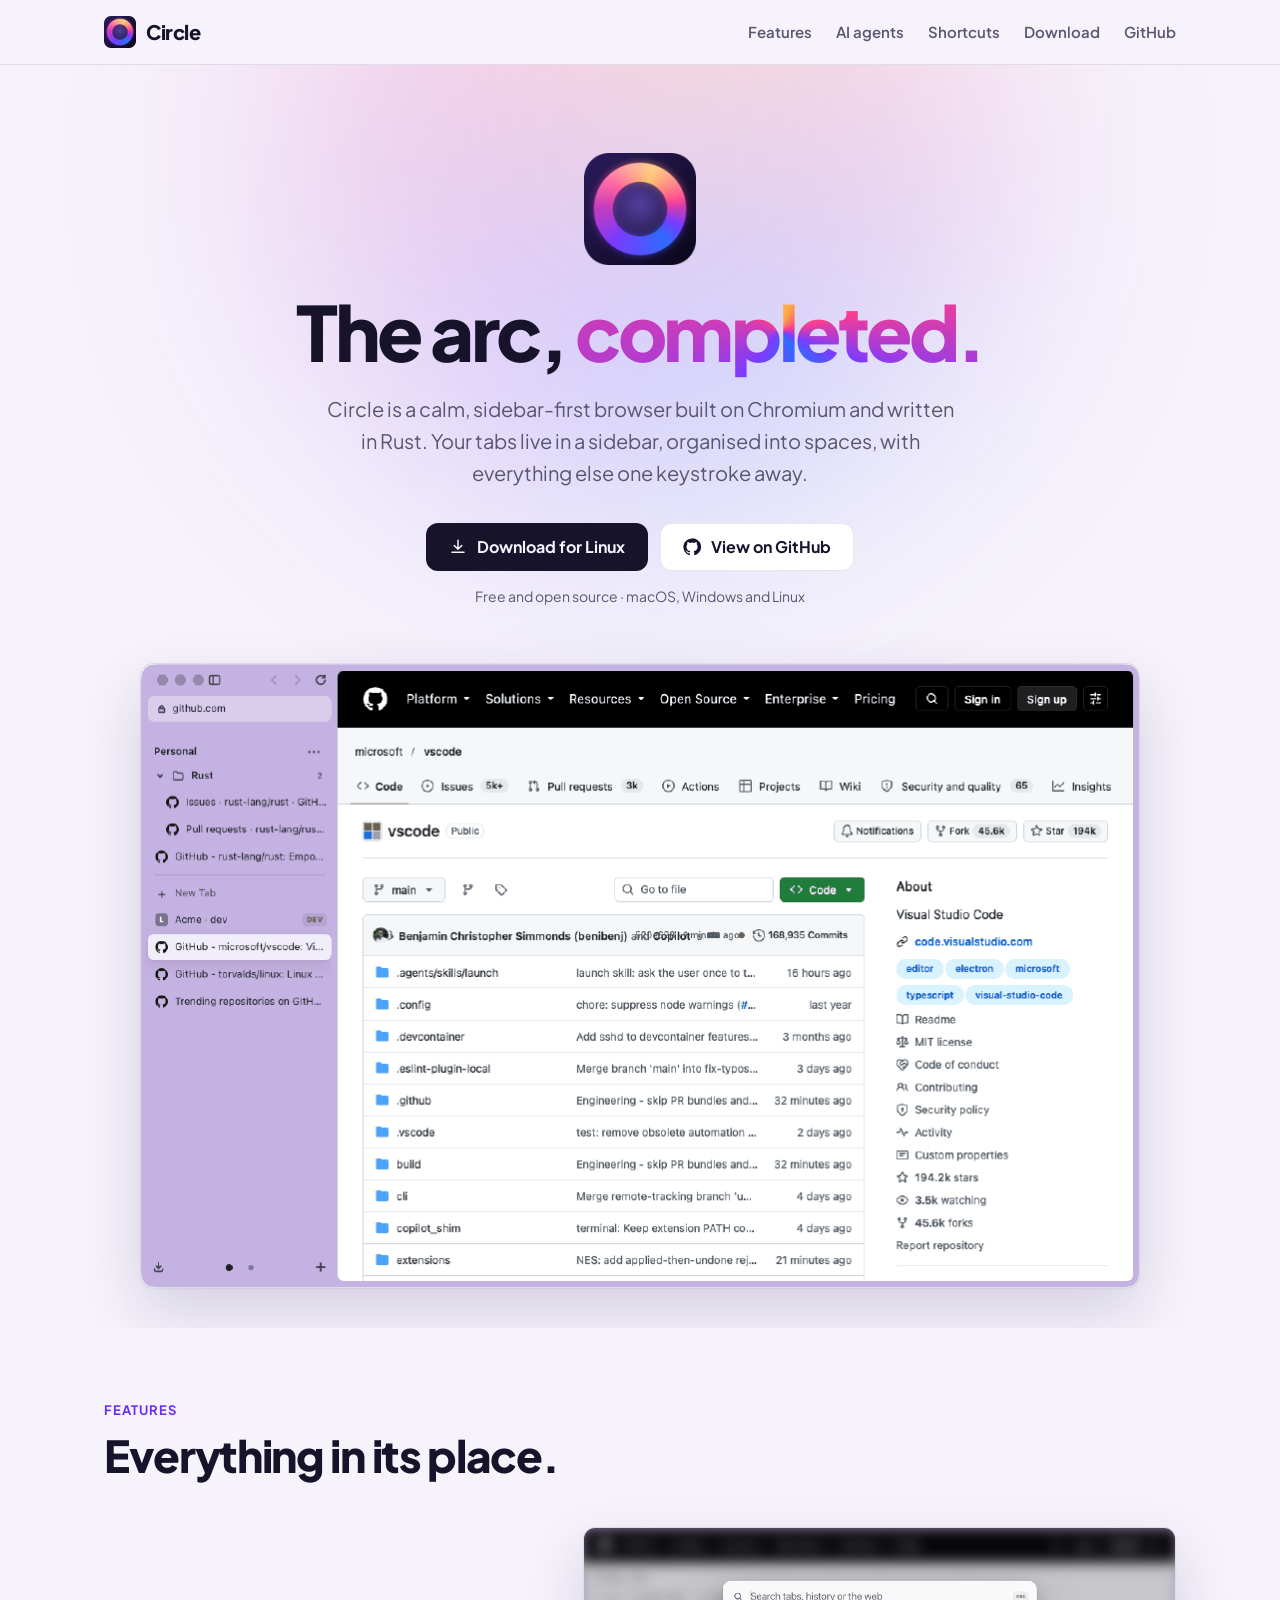
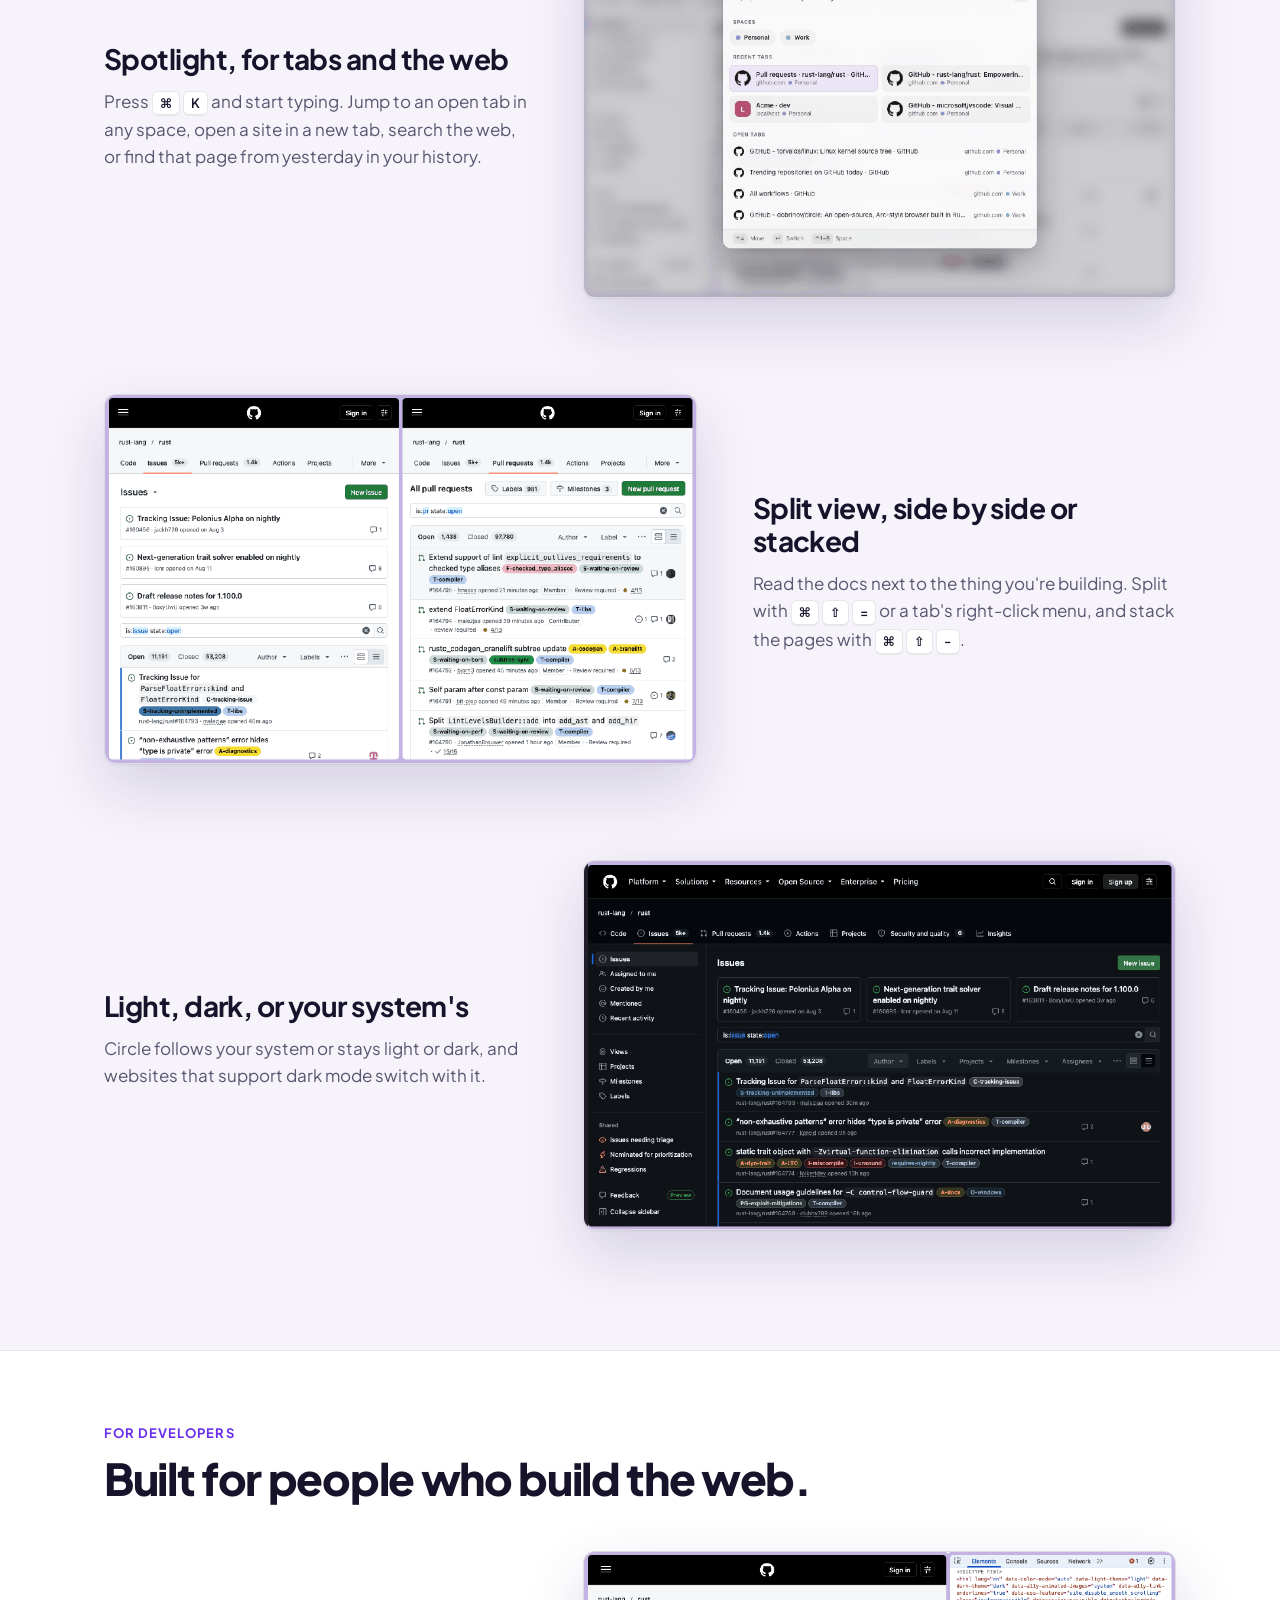
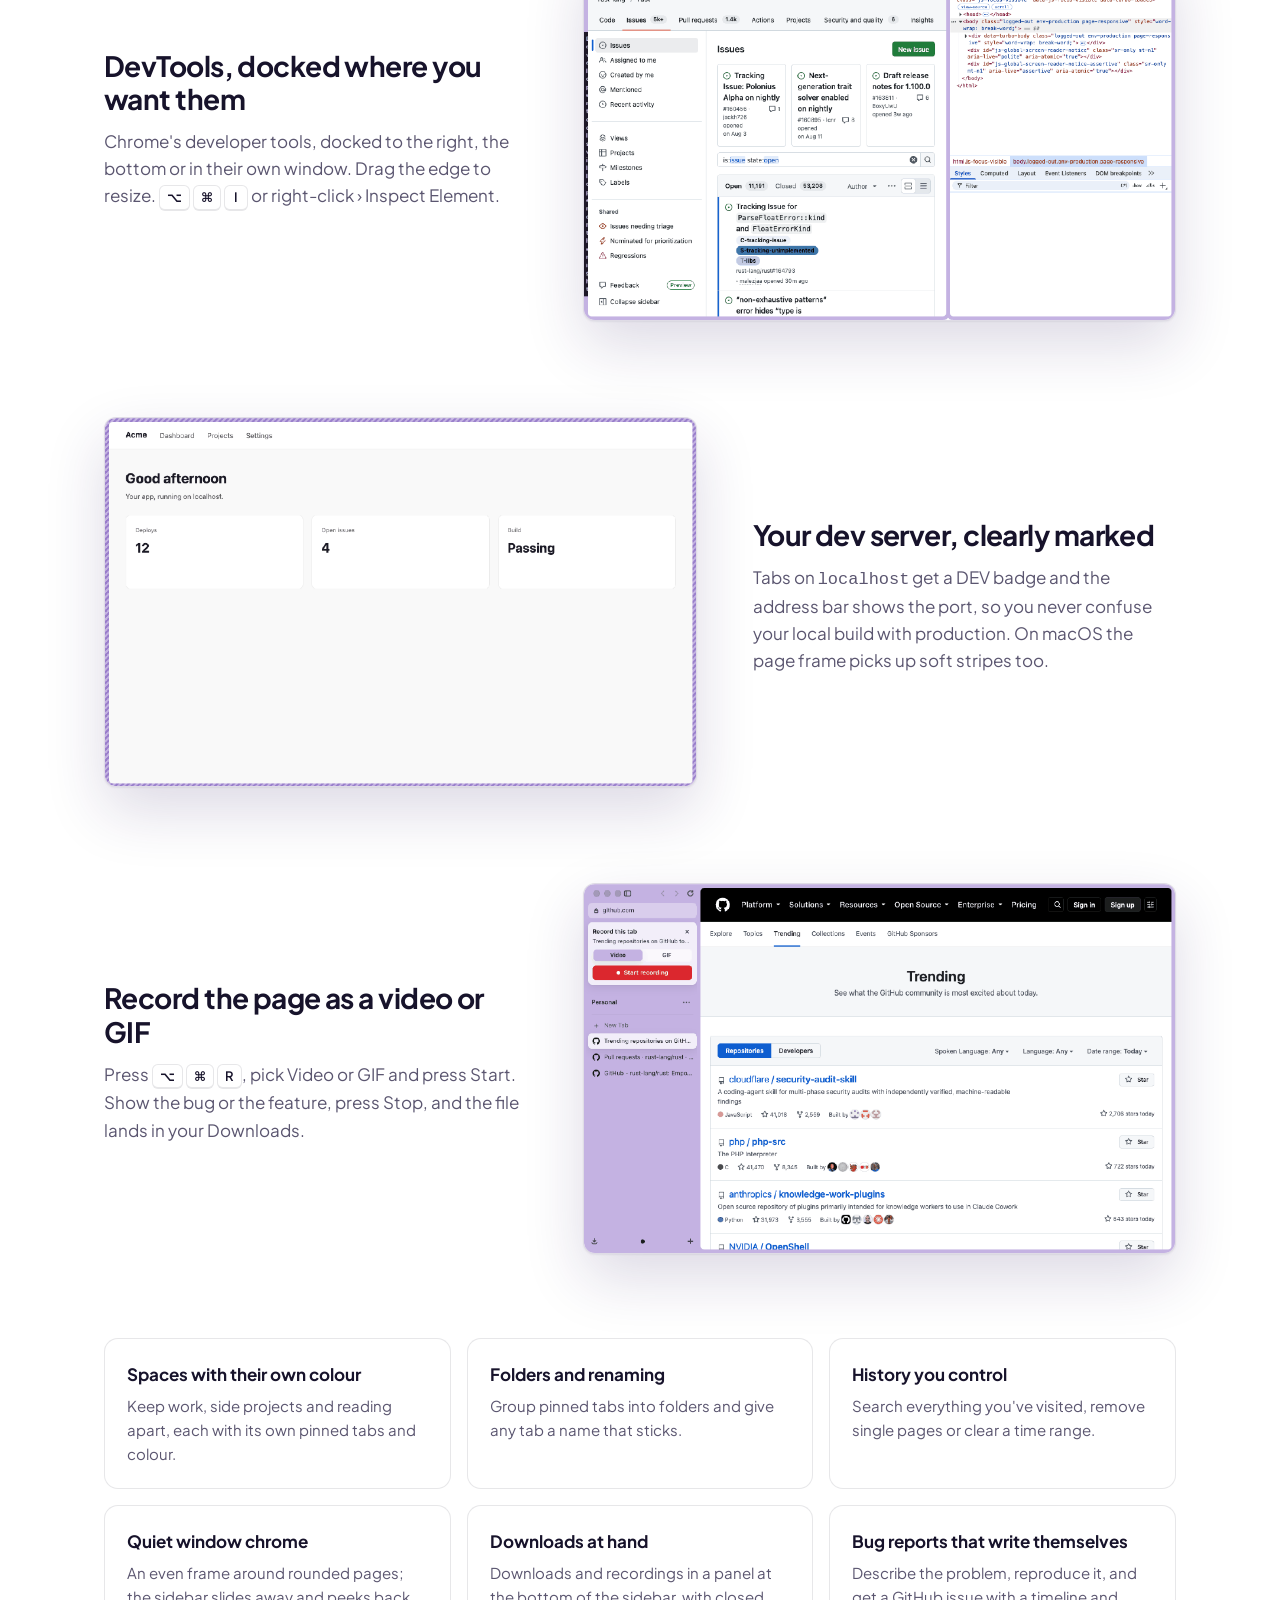
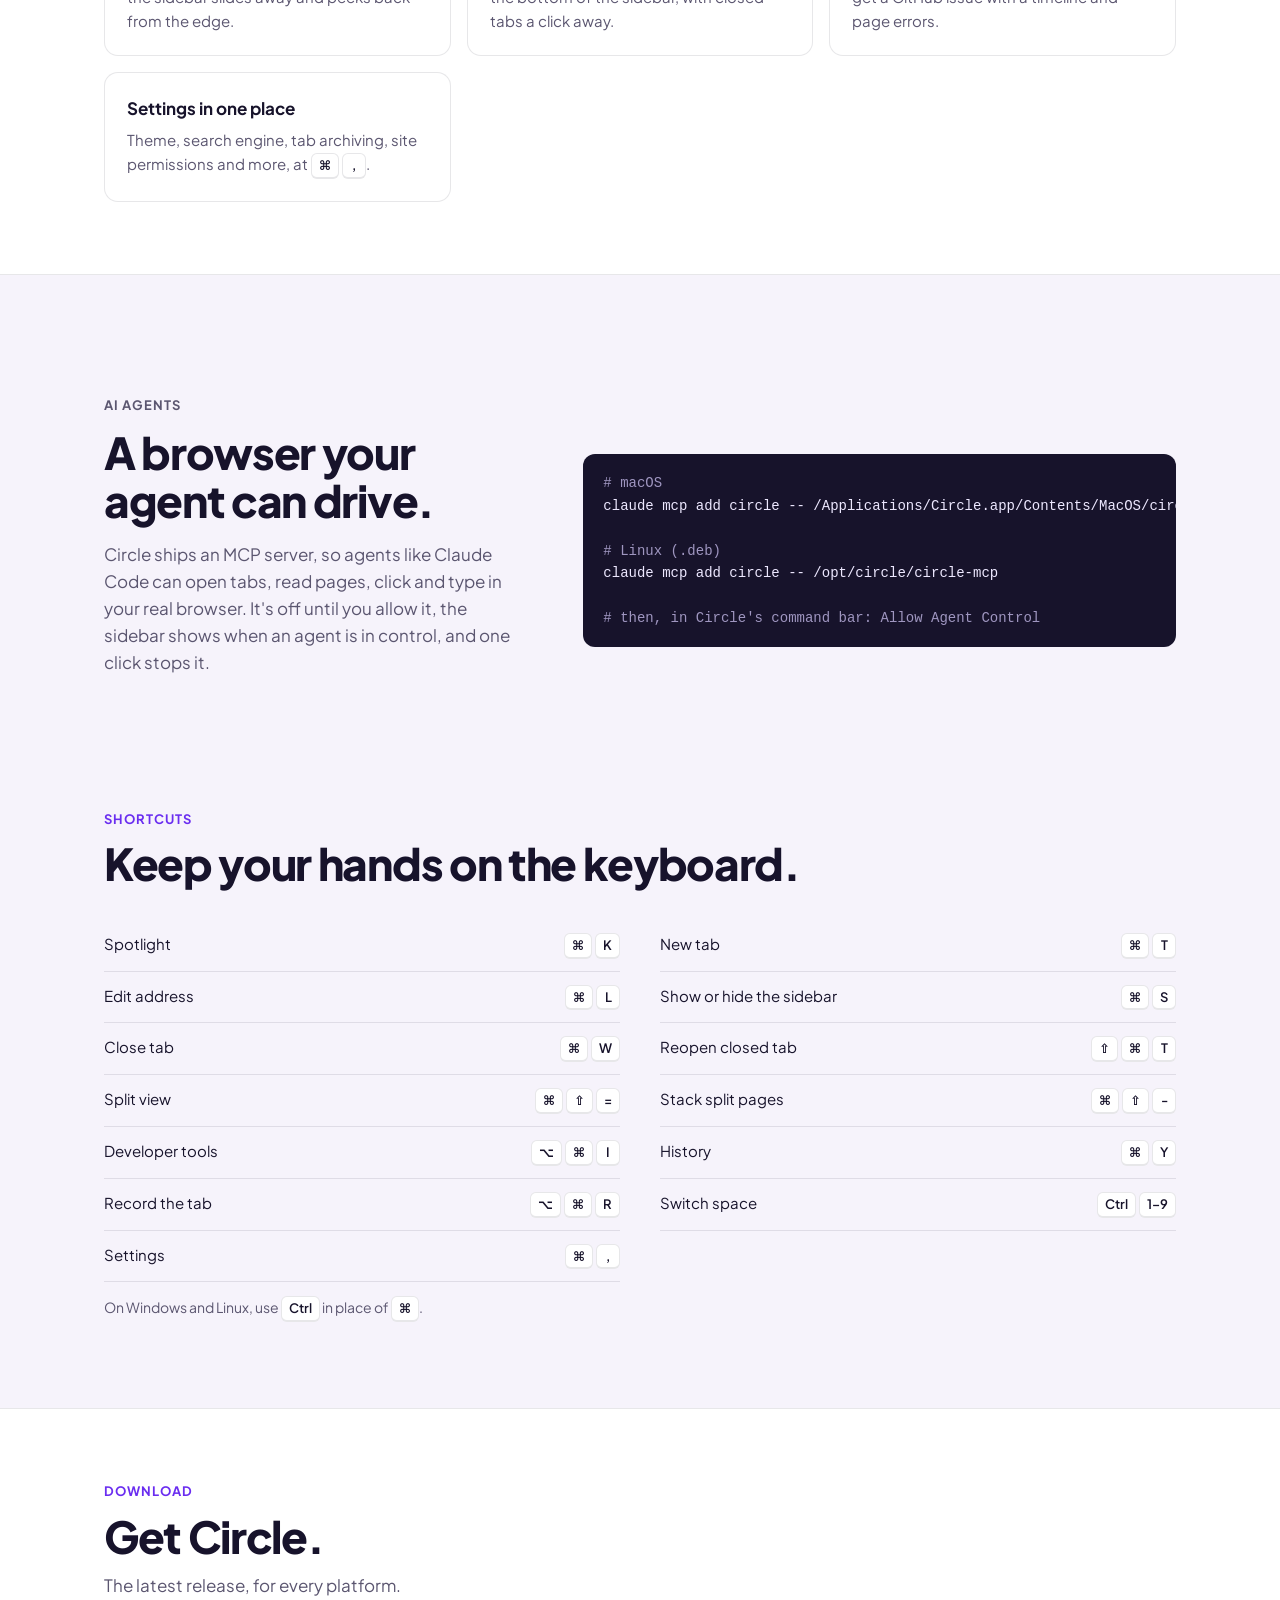
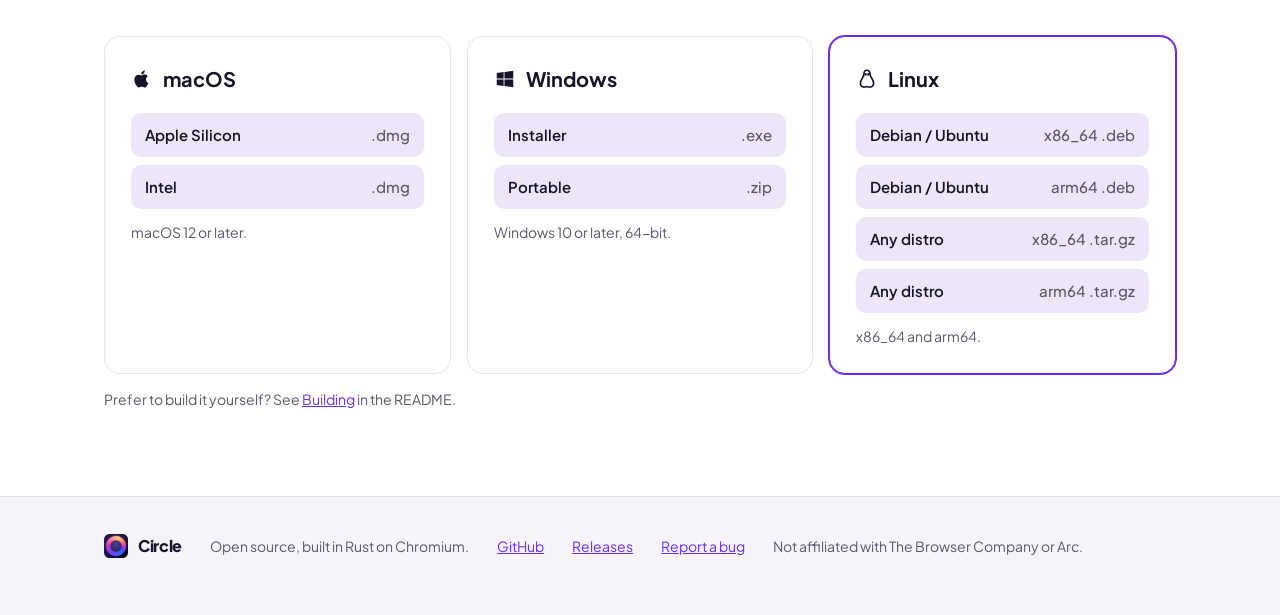
==== docs/index.html @ 80903eb9 "Circle 0.1.0: a calm, sidebar-first browser built in Rust on Chromium Circle is an Arc-style browser" ====
<!doctype html>
<html lang="en">
<head>
<meta charset="utf-8">
<meta name="viewport" content="width=device-width, initial-scale=1">
<title>Circle — a calm, sidebar-first browser</title>
<meta name="description" content="The calm, sidebar-first browser. Spaces, Spotlight, split view and docked DevTools — open source, built in Rust on Chromium, and ready for AI agents.">
<link rel="canonical" href="https://dobrinov.github.io/circle/">
<meta property="og:type" content="website">
<meta property="og:site_name" content="Circle">
<meta property="og:url" content="https://dobrinov.github.io/circle/">
<meta property="og:title" content="Circle — the arc, completed">
<meta property="og:description" content="The calm, sidebar-first browser. Spaces, Spotlight, split view and docked DevTools — open source, built in Rust on Chromium, and ready for AI agents.">
<meta property="og:image" content="https://dobrinov.github.io/circle/assets/og-logo.png">
<meta property="og:image:width" content="1200">
<meta property="og:image:height" content="630">
<meta property="og:image:alt" content="The Circle logo: a glowing ring of blue, violet, pink and amber on a dark background">
<meta name="twitter:card" content="summary_large_image">
<meta name="twitter:title" content="Circle — the arc, completed">
<meta name="twitter:description" content="The calm, sidebar-first browser. Spaces, Spotlight, split view and docked DevTools — open source, built in Rust on Chromium, and ready for AI agents.">
<meta name="twitter:image" content="https://dobrinov.github.io/circle/assets/og-logo.png">
<meta name="theme-color" content="#F6F3FB" media="(prefers-color-scheme: light)">
<meta name="theme-color" content="#0E0B1A" media="(prefers-color-scheme: dark)">
<link rel="icon" href="favicon.ico" sizes="any">
<link rel="icon" type="image/png" sizes="32x32" href="assets/favicon-32.png">
<link rel="icon" type="image/png" sizes="16x16" href="assets/favicon-16.png">
<link rel="apple-touch-icon" href="assets/apple-touch-icon.png">
<!-- Privacy-friendly analytics by Plausible -->
<script async src="https://stats.aparatnata.com/js/pa-Ousg2zTGdW_VVYUutnU-T.js"></script>
<script>
  window.plausible=window.plausible||function(){(plausible.q=plausible.q||[]).push(arguments)},plausible.init=plausible.init||function(i){plausible.o=i||{}};
  plausible.init()
</script>
<link rel="preconnect" href="https://fonts.googleapis.com">
<link rel="preconnect" href="https://fonts.gstatic.com" crossorigin>
<link rel="stylesheet" href="https://fonts.googleapis.com/css2?family=Plus+Jakarta+Sans:wght@400;500;600;700;800&display=swap">
<style>
:root {
  --ground: #F6F3FB;
  --surface: #FFFFFF;
  --ink: #17132B;
  --muted: #5B5670;
  --line: rgba(23, 19, 43, 0.1);
  --violet: #6A2DF0;
  --chip: #ECE6F8;
  --ring: conic-gradient(from 140deg, #2F6BFF 0%, #7B3BFF 22%, #FF3D8B 48%, #FFB23F 66%, #FF3D8B 82%, #7B3BFF 92%, #2F6BFF 100%);
  --shadow: 0 1px 2px rgba(23, 19, 43, 0.06), 0 24px 60px rgba(42, 27, 94, 0.16);
  color-scheme: light;
}
@media (prefers-color-scheme: dark) {
  :root {
    --ground: #0E0B1A;
    --surface: #171327;
    --ink: #F1EEFA;
    --muted: #A9A3BF;
    --line: rgba(241, 238, 250, 0.12);
    --violet: #A98BFF;
    --chip: #241E3A;
    --shadow: 0 1px 2px rgba(0, 0, 0, 0.4), 0 24px 60px rgba(0, 0, 0, 0.5);
    color-scheme: dark;
  }
}
* { box-sizing: border-box; }
html { scroll-behavior: smooth; }
body {
  margin: 0;
  background: var(--ground);
  color: var(--ink);
  font: 17px/1.6 "Plus Jakarta Sans", -apple-system, BlinkMacSystemFont, "Segoe UI", system-ui, sans-serif;
  -webkit-font-smoothing: antialiased;
}
a { color: var(--violet); }
a:hover { text-decoration-thickness: 2px; }
img { max-width: 100%; height: auto; display: block; }
.wrap { max-width: 1120px; margin: 0 auto; padding: 0 24px; }

/* ----- nav ----- */
nav { position: sticky; top: 0; z-index: 10; backdrop-filter: saturate(1.4) blur(14px); background: color-mix(in srgb, var(--ground) 78%, transparent); border-bottom: 1px solid var(--line); }
nav .wrap { display: flex; align-items: center; gap: 28px; height: 64px; }
.brand { display: flex; align-items: center; gap: 10px; font-weight: 800; font-size: 20px; letter-spacing: -0.02em; color: var(--ink); text-decoration: none; }
.brand img { width: 32px; height: 32px; }
nav .links { display: flex; gap: 24px; margin-left: auto; font-size: 15px; font-weight: 600; }
nav .links a { color: var(--muted); text-decoration: none; }
nav .links a:hover { color: var(--ink); }

/* ----- hero ----- */
.hero { text-align: center; padding: 88px 0 40px; position: relative; overflow: hidden; }
.halo { position: absolute; left: 50%; top: -260px; width: 720px; height: 720px; transform: translateX(-50%); border-radius: 50%; background: var(--ring); filter: blur(120px); opacity: 0.22; pointer-events: none; }
.hero .icon { width: 112px; height: 112px; margin: 0 auto 28px; position: relative; }
.hero h1 { margin: 0; font-size: clamp(44px, 7vw, 76px); line-height: 1.02; letter-spacing: -0.045em; font-weight: 800; position: relative; }
.hero h1 span { background: var(--ring); -webkit-background-clip: text; background-clip: text; color: transparent; }
.hero p.lead { max-width: 640px; margin: 22px auto 0; font-size: 20px; color: var(--muted); position: relative; }
.cta { display: flex; gap: 12px; justify-content: center; flex-wrap: wrap; margin-top: 34px; position: relative; }
.btn { display: inline-flex; align-items: center; gap: 10px; min-height: 48px; padding: 0 22px; border-radius: 12px; font-weight: 700; font-size: 16px; text-decoration: none; border: 1px solid var(--line); color: var(--ink); background: var(--surface); }
.btn.primary { background: var(--ink); color: var(--ground); border-color: transparent; }
.btn:hover { transform: translateY(-1px); }
.btn svg { width: 18px; height: 18px; flex: none; }
.small { font-size: 14px; color: var(--muted); margin-top: 14px; position: relative; }
.shot { margin: 56px auto 0; max-width: 1000px; border-radius: 14px; overflow: hidden; box-shadow: var(--shadow); border: 1px solid var(--line); background: #F6F3FB; position: relative; }
/* Every demo is recorded at 16:10 and shown at 16:10. */
.shot, .feature .media { aspect-ratio: 16 / 10; }
.shot img, .feature .media img { width: 100%; height: 100%; object-fit: cover; }

/* ----- features ----- */
section { padding: 72px 0; }
.eyebrow { font-size: 13px; font-weight: 700; letter-spacing: 0.08em; text-transform: uppercase; color: var(--violet); margin: 0 0 10px; }
h2 { margin: 0; font-size: clamp(30px, 4.2vw, 44px); line-height: 1.1; letter-spacing: -0.03em; font-weight: 800; }
.feature { display: grid; grid-template-columns: minmax(0, 5fr) minmax(0, 7fr); gap: 56px; align-items: center; padding: 48px 0; }
.feature.flip { grid-template-columns: minmax(0, 7fr) minmax(0, 5fr); }
.feature.flip .text { order: 2; }
.feature h3 { margin: 0 0 12px; font-size: 28px; line-height: 1.2; letter-spacing: -0.02em; }
.feature p { margin: 0 0 12px; color: var(--muted); }
.feature .media { border-radius: 12px; overflow: hidden; box-shadow: var(--shadow); border: 1px solid var(--line); background: #F6F3FB; }
.caption { font-size: 13px; color: var(--muted); margin-top: 10px; text-align: center; }
kbd { display: inline-block; min-width: 24px; padding: 1px 7px; border-radius: 6px; border: 1px solid var(--line); border-bottom-width: 2px; background: var(--surface); font-family: inherit; font-size: 13px; font-weight: 600; line-height: 1.6; color: var(--ink); text-align: center; }

.grid { display: grid; grid-template-columns: repeat(3, minmax(0, 1fr)); gap: 16px; margin-top: 36px; }
.card { background: var(--surface); border: 1px solid var(--line); border-radius: 14px; padding: 22px; }
.card h4 { margin: 0 0 6px; font-size: 17px; }
.card p { margin: 0; font-size: 15px; color: var(--muted); }

pre { margin: 18px 0 0; padding: 18px 20px; border-radius: 12px; background: #17132B; color: #EDE8FF; font: 14px/1.6 ui-monospace, "SF Mono", Menlo, Consolas, monospace; overflow-x: auto; }
pre .c { color: #9F96C0; }

/* ----- shortcuts ----- */
.keys { display: grid; grid-template-columns: repeat(2, minmax(0, 1fr)); gap: 0 40px; margin-top: 32px; }
.keys div { display: flex; justify-content: space-between; gap: 16px; padding: 12px 0; border-bottom: 1px solid var(--line); font-size: 15px; }

/* ----- download ----- */
.downloads { display: grid; grid-template-columns: repeat(3, minmax(0, 1fr)); gap: 16px; margin-top: 36px; }
.os { background: var(--surface); border: 1px solid var(--line); border-radius: 16px; padding: 26px; display: flex; flex-direction: column; gap: 12px; }
.os.mine { border-color: var(--violet); box-shadow: 0 0 0 1px var(--violet); }
.os h3 { margin: 0; display: flex; align-items: center; gap: 10px; font-size: 20px; }
.os h3 svg { width: 22px; height: 22px; }
.os .files { display: flex; flex-direction: column; gap: 8px; margin-top: 6px; }
.os .files a { display: flex; justify-content: space-between; gap: 10px; padding: 10px 14px; border-radius: 10px; background: var(--chip); color: var(--ink); text-decoration: none; font-weight: 600; font-size: 15px; }
.os .files a span { color: var(--muted); font-weight: 500; }
.os .files a:hover { outline: 2px solid var(--violet); }
.os p { margin: 0; font-size: 14px; color: var(--muted); }

footer { border-top: 1px solid var(--line); padding: 36px 0 56px; font-size: 14px; color: var(--muted); }
footer .wrap { display: flex; flex-wrap: wrap; gap: 12px 28px; align-items: center; }
footer .brand { font-size: 16px; }
footer .brand img { width: 24px; height: 24px; }

@media (max-width: 860px) {
  nav .links { display: none; }
  .feature, .feature.flip { grid-template-columns: minmax(0, 1fr); gap: 24px; padding: 32px 0; }
  .feature.flip .text { order: 0; }
  .grid, .downloads { grid-template-columns: minmax(0, 1fr); }
  .keys { grid-template-columns: minmax(0, 1fr); }
  .hero { padding-top: 56px; }
  section { padding: 48px 0; }
}
</style>
</head>
<body>

<nav aria-label="Main">
  <div class="wrap">
    <a class="brand" href="#"><img src="assets/icon.png" alt=""> Circle</a>
    <div class="links">
      <a href="#features">Features</a>
      <a href="#agents">AI agents</a>
      <a href="#shortcuts">Shortcuts</a>
      <a href="#download">Download</a>
      <a href="https://github.com/dobrinov/circle">GitHub</a>
    </div>
  </div>
</nav>

<header class="hero">
  <div class="halo" aria-hidden="true"></div>
  <div class="wrap">
    <img class="icon" src="assets/icon.png" alt="Circle app icon: a glowing ring">
    <h1>The arc, <span>completed.</span></h1>
    <p class="lead">Circle is a calm, sidebar-first browser built on Chromium and written in Rust. Your tabs live in a sidebar, organised into spaces, with everything else one keystroke away.</p>
    <div class="cta">
      <a class="btn primary" id="hero-download" href="#download">
        <svg viewBox="0 0 24 24" fill="none" stroke="currentColor" stroke-width="2" stroke-linecap="round" stroke-linejoin="round" aria-hidden="true"><path d="M12 3v12m0 0-5-5m5 5 5-5M4 19h16"/></svg>
        <span>Download Circle</span>
      </a>
      <a class="btn" href="https://github.com/dobrinov/circle">
        <svg viewBox="0 0 24 24" fill="currentColor" aria-hidden="true"><path d="M12 .5a11.5 11.5 0 0 0-3.64 22.41c.58.1.79-.25.79-.56v-2c-3.2.7-3.88-1.37-3.88-1.37-.52-1.33-1.28-1.69-1.28-1.69-1.05-.71.08-.7.08-.7 1.16.08 1.77 1.19 1.77 1.19 1.03 1.77 2.7 1.26 3.36.96.1-.75.4-1.26.73-1.55-2.55-.29-5.24-1.28-5.24-5.68 0-1.25.45-2.28 1.19-3.08-.12-.29-.52-1.46.11-3.05 0 0 .97-.31 3.17 1.18a11 11 0 0 1 5.78 0c2.2-1.49 3.17-1.18 3.17-1.18.63 1.59.23 2.76.11 3.05.74.8 1.19 1.83 1.19 3.08 0 4.41-2.69 5.38-5.25 5.67.41.36.78 1.06.78 2.14v3.17c0 .31.21.67.8.56A11.5 11.5 0 0 0 12 .5Z"/></svg>
        <span>View on GitHub</span>
      </a>
    </div>
    <p class="small">Free and open source · macOS, Windows and Linux</p>
    <div class="shot">
      <img src="assets/sidebar.gif?v=2" width="1000" height="625" alt="Circle's sidebar with GitHub tabs: switching tabs, opening a folder, jumping to the Work space and back, recolouring the space, a localhost tab with a DEV badge, then hiding the sidebar and peeking at it">
    </div>
  </div>
</header>

<main id="features">
  <section>
    <div class="wrap">
      <p class="eyebrow">Features</p>
      <h2>Everything in its place.</h2>

      <div class="feature">
        <div class="text">
          <h3>Spotlight, for tabs and the web</h3>
          <p>Press <kbd>⌘</kbd> <kbd>K</kbd> and start typing. Jump to an open tab in any space, open a site in a new tab, search the web, or find that page from yesterday in your history.</p>
        </div>
        <div>
          <div class="media"><img loading="lazy" src="assets/spotlight.gif?v=2" width="1000" height="625" alt="Spotlight over a blurred GitHub page: typing linux shows the torvalds/linux tab as the top hit, then switches to it"></div>
        </div>
      </div>

      <div class="feature flip">
        <div class="text">
          <h3>Split view, side by side or stacked</h3>
          <p>Read the docs next to the thing you're building. Split with <kbd>⌘</kbd> <kbd>⇧</kbd> <kbd>=</kbd> or a tab's right-click menu, and stack the pages with <kbd>⌘</kbd> <kbd>⇧</kbd> <kbd>-</kbd>.</p>
        </div>
        <div>
          <div class="media"><img loading="lazy" src="assets/split.gif?v=2" width="1000" height="625" alt="GitHub issues and pull requests side by side in split view, then stacked one above the other"></div>
        </div>
      </div>

      <div class="feature">
        <div class="text">
          <h3>Light, dark, or your system's</h3>
          <p>Circle follows your system or stays light or dark, and websites that support dark mode switch with it.</p>
        </div>
        <div>
          <div class="media"><img loading="lazy" src="assets/dark.gif?v=2" width="1000" height="625" alt="Circle and GitHub switching together from light to dark mode and back"></div>
        </div>
      </div>
    </div>
  </section>

  <section style="background: var(--surface); border-block: 1px solid var(--line)">
    <div class="wrap">
      <p class="eyebrow">For developers</p>
      <h2>Built for people who build the web.</h2>

      <div class="feature">
        <div class="text">
          <h3>DevTools, docked where you want them</h3>
          <p>Chrome's developer tools, docked to the right, the bottom or in their own window. Drag the edge to resize. <kbd>⌥</kbd> <kbd>⌘</kbd> <kbd>I</kbd> or right-click › Inspect Element.</p>
        </div>
        <div>
          <div class="media"><img loading="lazy" src="assets/devtools.gif?v=2" width="1000" height="625" alt="Developer tools docked to the right of a GitHub page, then moved to the bottom"></div>
        </div>
      </div>

      <div class="feature flip">
        <div class="text">
          <h3>Your dev server, clearly marked</h3>
          <p>Tabs on <code>localhost</code> get a DEV badge and the address bar shows the port, so you never confuse your local build with production. On macOS the page frame picks up soft stripes too.</p>
        </div>
        <div>
          <div class="media"><img loading="lazy" src="assets/localhost.gif?v=2" width="1000" height="625" alt="Switching from GitHub to a local app on localhost: the frame around the page becomes striped"></div>
        </div>
      </div>

      <div class="feature">
        <div class="text">
          <h3>Record the page as a video or GIF</h3>
          <p>Press <kbd>⌥</kbd> <kbd>⌘</kbd> <kbd>R</kbd>, pick Video or GIF and press Start. Show the bug or the feature, press Stop, and the file lands in your Downloads.</p>
        </div>
        <div>
          <div class="media"><img loading="lazy" src="assets/recording.gif?v=2" width="1000" height="625" alt="Recording a GitHub page: the recording controls open in the sidebar, GIF is chosen and started, the page scrolls while the timer runs, Stop saves it, and it appears in the downloads panel"></div>
        </div>
      </div>

      <div class="grid">
        <div class="card"><h4>Spaces with their own colour</h4><p>Keep work, side projects and reading apart, each with its own pinned tabs and colour.</p></div>
        <div class="card"><h4>Folders and renaming</h4><p>Group pinned tabs into folders and give any tab a name that sticks.</p></div>
        <div class="card"><h4>History you control</h4><p>Search everything you've visited, remove single pages or clear a time range.</p></div>
        <div class="card"><h4>Quiet window chrome</h4><p>An even frame around rounded pages; the sidebar slides away and peeks back from the edge.</p></div>
        <div class="card"><h4>Downloads at hand</h4><p>Downloads and recordings in a panel at the bottom of the sidebar, with closed tabs a click away.</p></div>
        <div class="card"><h4>Bug reports that write themselves</h4><p>Describe the problem, reproduce it, and get a GitHub issue with a timeline and page errors.</p></div>
        <div class="card"><h4>Settings in one place</h4><p>Theme, search engine, tab archiving, site permissions and more, at <kbd>⌘</kbd> <kbd>,</kbd>.</p></div>
      </div>
    </div>
  </section>

  <section id="agents">
    <div class="wrap">
      <div class="feature">
        <div class="text">
          <p class="eyebrow">AI agents</p>
          <h2>A browser your agent can drive.</h2>
          <p style="margin-top: 16px">Circle ships an MCP server, so agents like Claude Code can open tabs, read pages, click and type in your real browser. It's off until you allow it, the sidebar shows when an agent is in control, and one click stops it.</p>
        </div>
        <div>
<pre><span class="c"># macOS</span>
claude mcp add circle -- /Applications/Circle.app/Contents/MacOS/circle-mcp

<span class="c"># Linux (.deb)</span>
claude mcp add circle -- /opt/circle/circle-mcp

<span class="c"># then, in Circle's command bar: Allow Agent Control</span></pre>
        </div>
      </div>
    </div>
  </section>

  <section id="shortcuts" style="padding-top: 0">
    <div class="wrap">
      <p class="eyebrow">Shortcuts</p>
      <h2>Keep your hands on the keyboard.</h2>
      <div class="keys">
        <div><span>Spotlight</span><span><kbd>⌘</kbd> <kbd>K</kbd></span></div>
        <div><span>New tab</span><span><kbd>⌘</kbd> <kbd>T</kbd></span></div>
        <div><span>Edit address</span><span><kbd>⌘</kbd> <kbd>L</kbd></span></div>
        <div><span>Show or hide the sidebar</span><span><kbd>⌘</kbd> <kbd>S</kbd></span></div>
        <div><span>Close tab</span><span><kbd>⌘</kbd> <kbd>W</kbd></span></div>
        <div><span>Reopen closed tab</span><span><kbd>⇧</kbd> <kbd>⌘</kbd> <kbd>T</kbd></span></div>
        <div><span>Split view</span><span><kbd>⌘</kbd> <kbd>⇧</kbd> <kbd>=</kbd></span></div>
        <div><span>Stack split pages</span><span><kbd>⌘</kbd> <kbd>⇧</kbd> <kbd>-</kbd></span></div>
        <div><span>Developer tools</span><span><kbd>⌥</kbd> <kbd>⌘</kbd> <kbd>I</kbd></span></div>
        <div><span>History</span><span><kbd>⌘</kbd> <kbd>Y</kbd></span></div>
        <div><span>Record the tab</span><span><kbd>⌥</kbd> <kbd>⌘</kbd> <kbd>R</kbd></span></div>
        <div><span>Switch space</span><span><kbd>Ctrl</kbd> <kbd>1–9</kbd></span></div>
        <div><span>Settings</span><span><kbd>⌘</kbd> <kbd>,</kbd></span></div>
      </div>
      <p class="small" style="text-align: left">On Windows and Linux, use <kbd>Ctrl</kbd> in place of <kbd>⌘</kbd>.</p>
    </div>
  </section>

  <section id="download" style="background: var(--surface); border-top: 1px solid var(--line)">
    <div class="wrap">
      <p class="eyebrow">Download</p>
      <h2>Get Circle.</h2>
      <p style="color: var(--muted); margin: 12px 0 0" id="release-line">The latest release, for every platform.</p>
      <div class="downloads">
        <div class="os" data-os="mac">
          <h3><svg viewBox="0 0 24 24" fill="currentColor" aria-hidden="true"><path d="M16.37 12.6c-.02-2.35 1.92-3.48 2.01-3.54-1.1-1.6-2.8-1.82-3.4-1.84-1.45-.15-2.82.85-3.56.85-.73 0-1.86-.83-3.06-.81-1.58.02-3.03.92-3.84 2.33-1.64 2.84-.42 7.04 1.18 9.34.78 1.13 1.71 2.4 2.93 2.35 1.18-.05 1.62-.76 3.04-.76 1.42 0 1.82.76 3.06.74 1.26-.02 2.06-1.15 2.83-2.28.89-1.31 1.26-2.58 1.28-2.64-.03-.01-2.45-.94-2.47-3.74ZM14.04 5.7c.65-.79 1.09-1.88.97-2.97-.94.04-2.07.62-2.74 1.41-.6.7-1.13 1.81-.99 2.88 1.05.08 2.12-.53 2.76-1.32Z"/></svg> macOS</h3>
          <div class="files">
            <a data-match="macos-aarch64.dmg" href="https://github.com/dobrinov/circle/releases/latest">Apple Silicon <span>.dmg</span></a>
            <a data-match="macos-x86_64.dmg" href="https://github.com/dobrinov/circle/releases/latest">Intel <span>.dmg</span></a>
          </div>
          <p>macOS 12 or later.</p>
        </div>
        <div class="os" data-os="windows">
          <h3><svg viewBox="0 0 24 24" fill="currentColor" aria-hidden="true"><path d="M3 5.5 10.5 4.4v7.1H3V5.5Zm0 13 7.5 1.1v-7H3v5.9Zm8.4 1.2L21 21v-8.4h-9.6v7.1Zm0-15.4v7.2H21V3l-9.6 1.3Z"/></svg> Windows</h3>
          <div class="files">
            <a data-match="windows-x86_64-setup.exe" href="https://github.com/dobrinov/circle/releases/latest">Installer <span>.exe</span></a>
            <a data-match="windows-x86_64.zip" href="https://github.com/dobrinov/circle/releases/latest">Portable <span>.zip</span></a>
          </div>
          <p>Windows 10 or later, 64-bit.</p>
        </div>
        <div class="os" data-os="linux">
          <h3><svg viewBox="0 0 24 24" fill="none" stroke="currentColor" stroke-width="1.8" stroke-linejoin="round" aria-hidden="true"><path d="M12 2.5c-2.2 0-3.4 1.9-3.4 4.4 0 1.6-.5 2.6-1.6 4.1C5.6 12.9 4.5 15 4.8 17.4c.3 2.3 2.4 3.8 4.4 3.3.9-.2 1.7-.3 2.8-.3s1.9.1 2.8.3c2 .5 4.1-1 4.4-3.3.3-2.4-.8-4.5-2.2-6.4-1.1-1.5-1.6-2.5-1.6-4.1 0-2.5-1.2-4.4-3.4-4.4Z"/><circle cx="10.4" cy="7" r=".6" fill="currentColor"/><circle cx="13.6" cy="7" r=".6" fill="currentColor"/></svg> Linux</h3>
          <div class="files">
            <a data-match="_amd64.deb" href="https://github.com/dobrinov/circle/releases/latest">Debian / Ubuntu <span>x86_64 .deb</span></a>
            <a data-match="_arm64.deb" href="https://github.com/dobrinov/circle/releases/latest">Debian / Ubuntu <span>arm64 .deb</span></a>
            <a data-match="linux-x86_64.tar.gz" href="https://github.com/dobrinov/circle/releases/latest">Any distro <span>x86_64 .tar.gz</span></a>
            <a data-match="linux-aarch64.tar.gz" href="https://github.com/dobrinov/circle/releases/latest">Any distro <span>arm64 .tar.gz</span></a>
          </div>
          <p>x86_64 and arm64.</p>
        </div>
      </div>
      <p class="small" style="text-align: left">Prefer to build it yourself? See <a href="https://github.com/dobrinov/circle#building">Building</a> in the README.</p>
    </div>
  </section>
</main>

<footer>
  <div class="wrap">
    <a class="brand" href="#"><img src="assets/icon.png" alt=""> Circle</a>
    <span>Open source, built in Rust on Chromium.</span>
    <a href="https://github.com/dobrinov/circle">GitHub</a>
    <a href="https://github.com/dobrinov/circle/releases">Releases</a>
    <a href="https://github.com/dobrinov/circle/issues">Report a bug</a>
    <span>Not affiliated with The Browser Company or Arc.</span>
  </div>
</footer>

<script>
// Points the download links at the latest release's files and highlights the
// visitor's platform. Without the API (offline, rate limited) the links keep
// pointing at the Releases page.
(() => {
  const ua = navigator.userAgent;
  const os = /Mac/.test(ua) ? "mac" : /Win/.test(ua) ? "windows" : /Linux|X11/.test(ua) ? "linux" : null;
  if (os) document.querySelector(`.os[data-os="${os}"]`)?.classList.add("mine");
  const hero = document.getElementById("hero-download");
  const label = { mac: "Download for macOS", windows: "Download for Windows", linux: "Download for Linux" }[os];
  if (label) hero.querySelector("span").textContent = label;

  // Download clicks are a Plausible custom event ("Download" goal).
  document.addEventListener("click", (event) => {
    const link = event.target.closest("#hero-download, .os .files a");
    if (!link) return;
    const file = link.dataset.match || "hero";
    window.plausible("Download", { props: { os: link.closest(".os")?.dataset.os || os || "unknown", file } });
  });

  fetch("https://api.github.com/repos/dobrinov/circle/releases/latest")
    .then((r) => (r.ok ? r.json() : Promise.reject()))
    .then((release) => {
      for (const link of document.querySelectorAll("[data-match]")) {
        const asset = release.assets.find((a) => a.name.endsWith(link.dataset.match));
        if (asset) link.href = asset.browser_download_url;
      }
      document.getElementById("release-line").textContent = `${release.name || release.tag_name}, released ${new Date(release.published_at).toLocaleDateString(undefined, { dateStyle: "long" })}.`;
      // The hero button downloads the best guess for this machine directly.
      const best = { mac: "macos-aarch64.dmg", windows: "windows-x86_64-setup.exe", linux: "_amd64.deb" }[os];
      const asset = best && release.assets.find((a) => a.name.endsWith(best));
      if (asset) hero.href = asset.browser_download_url;
    })
    .catch(() => {});
})();
</script>
</body>
</html>
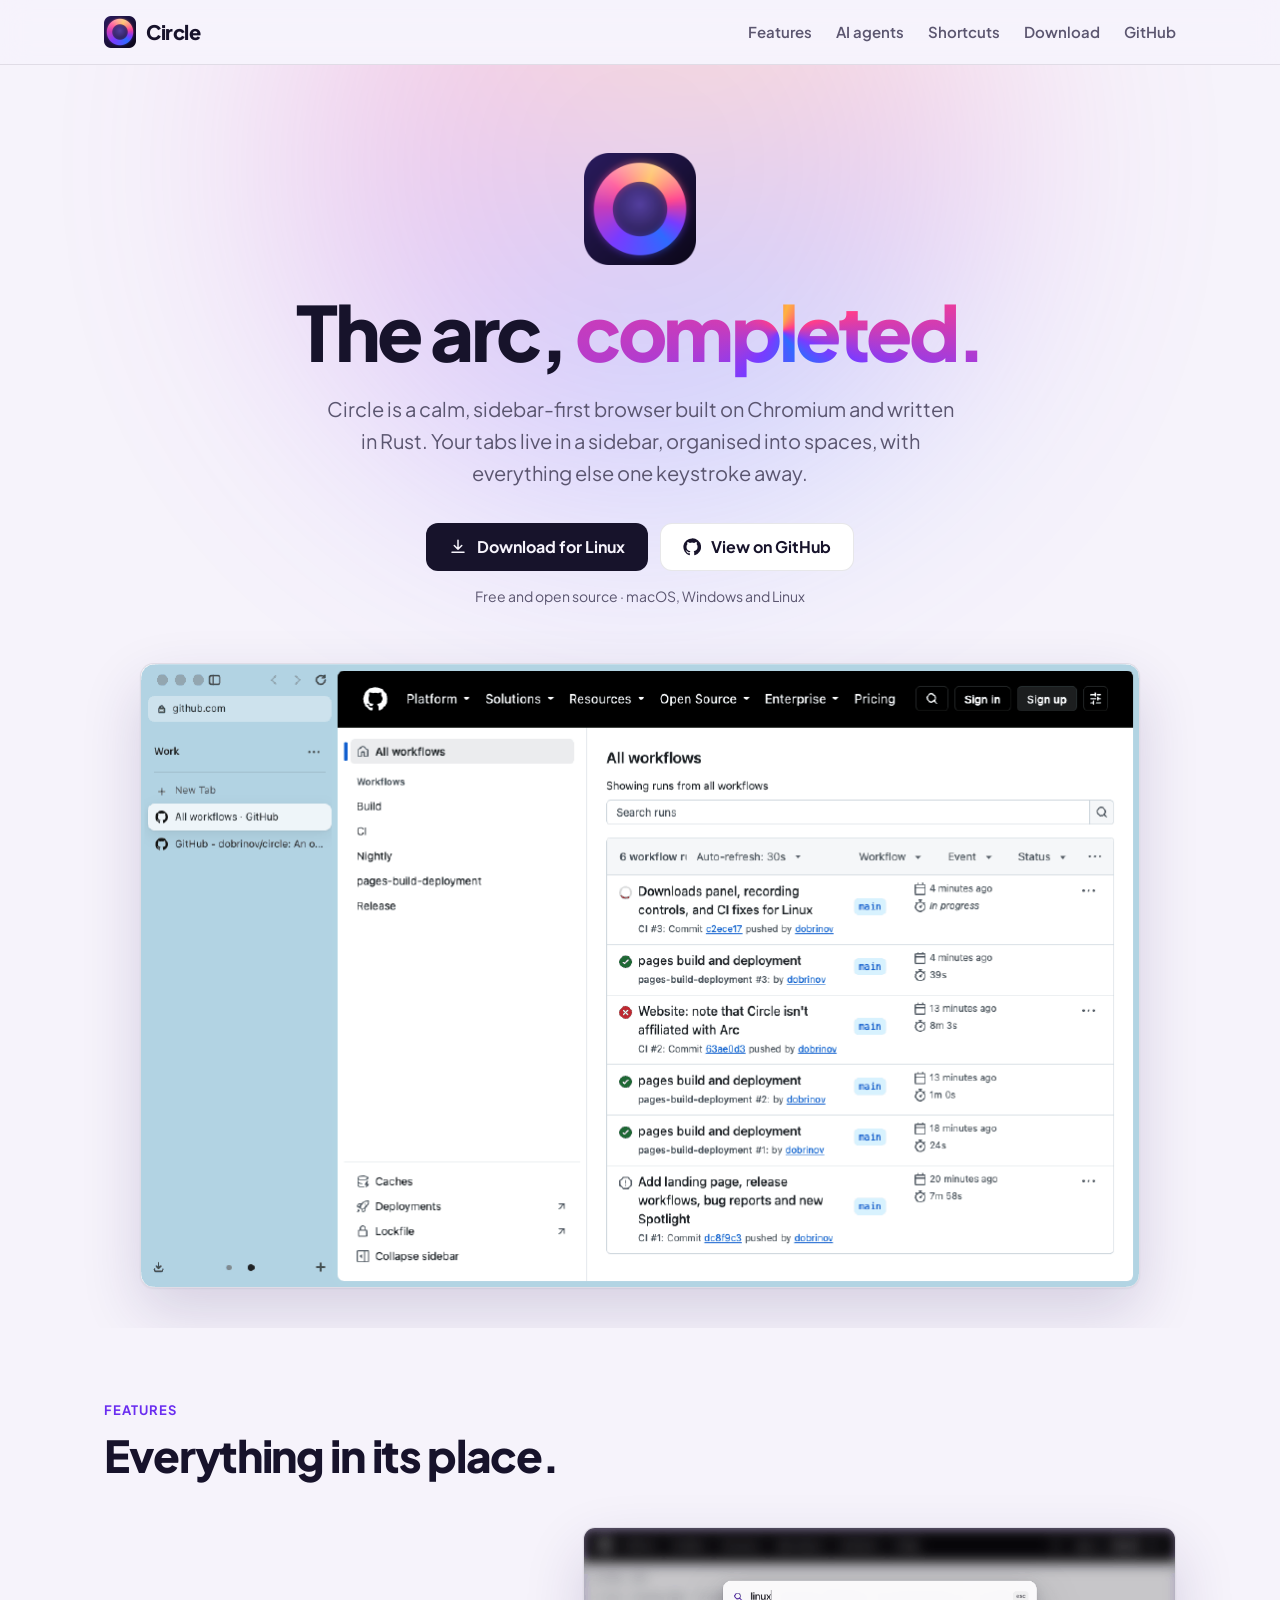
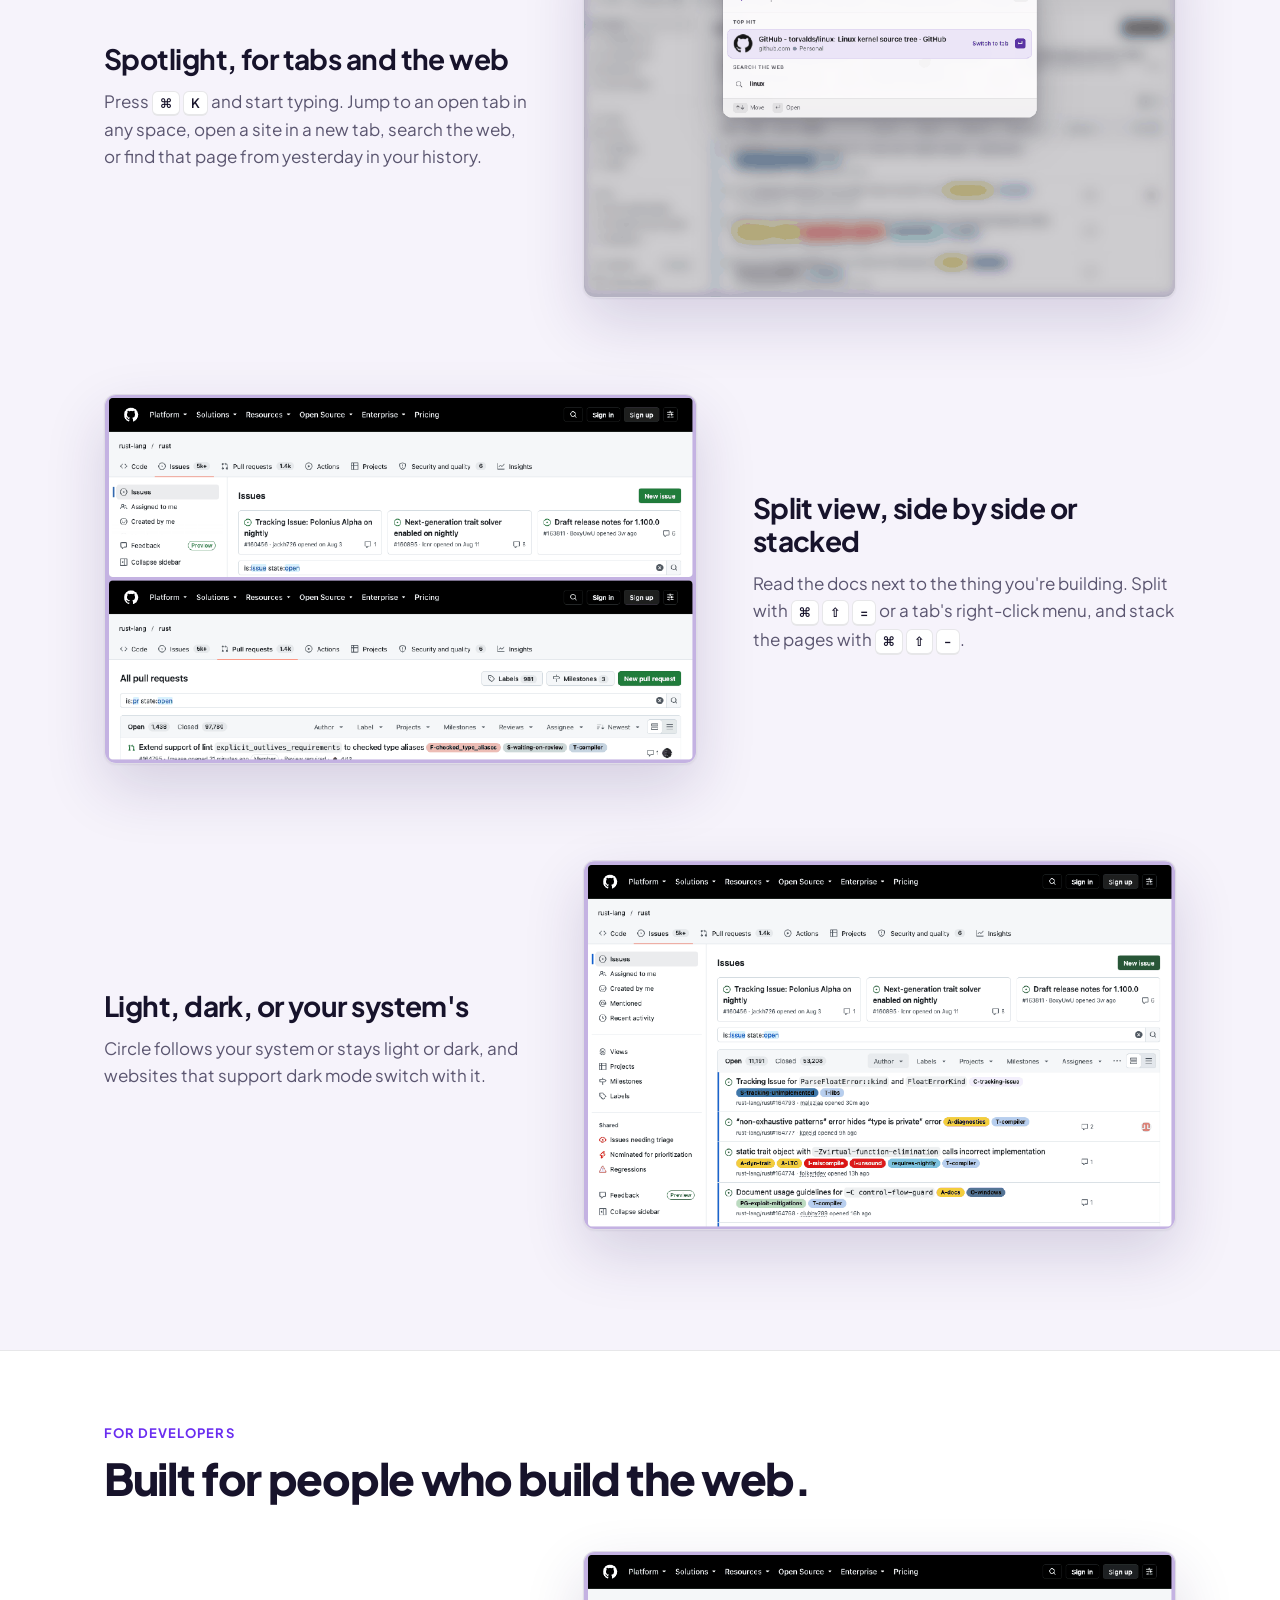
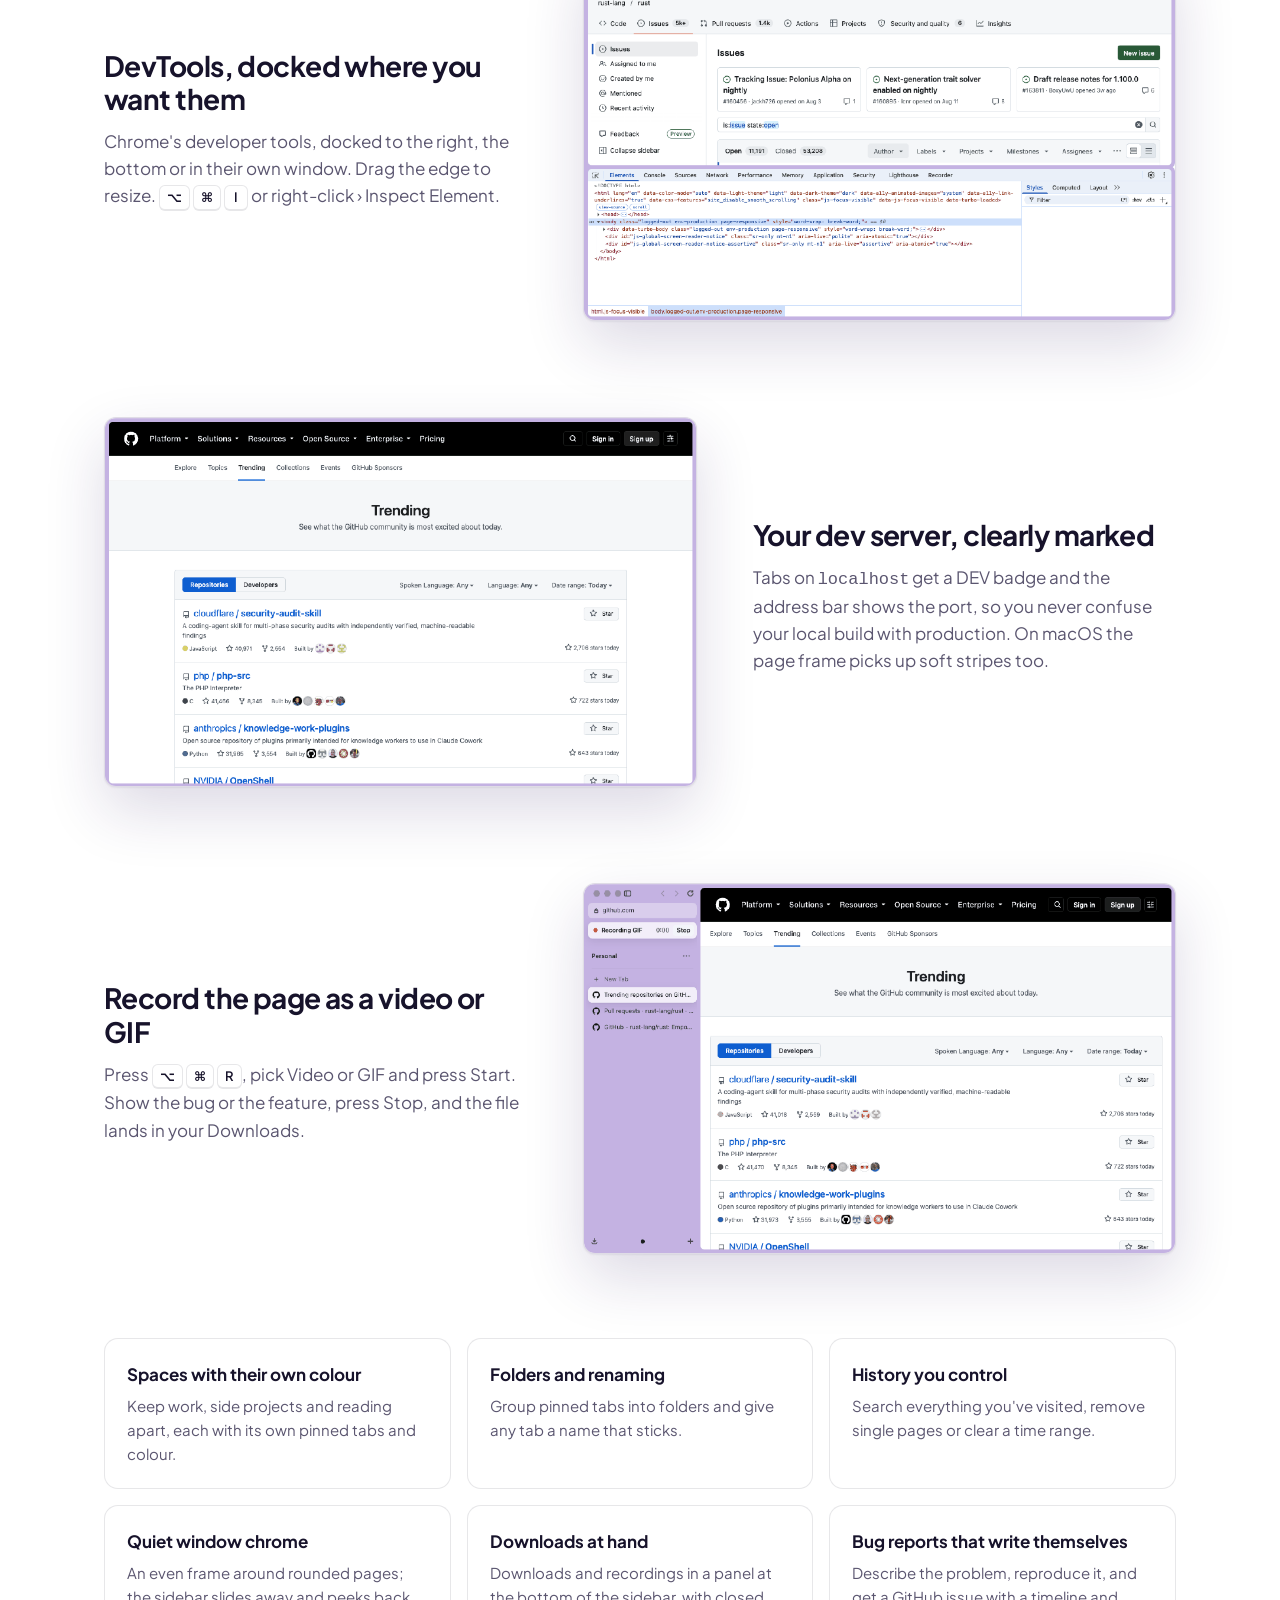
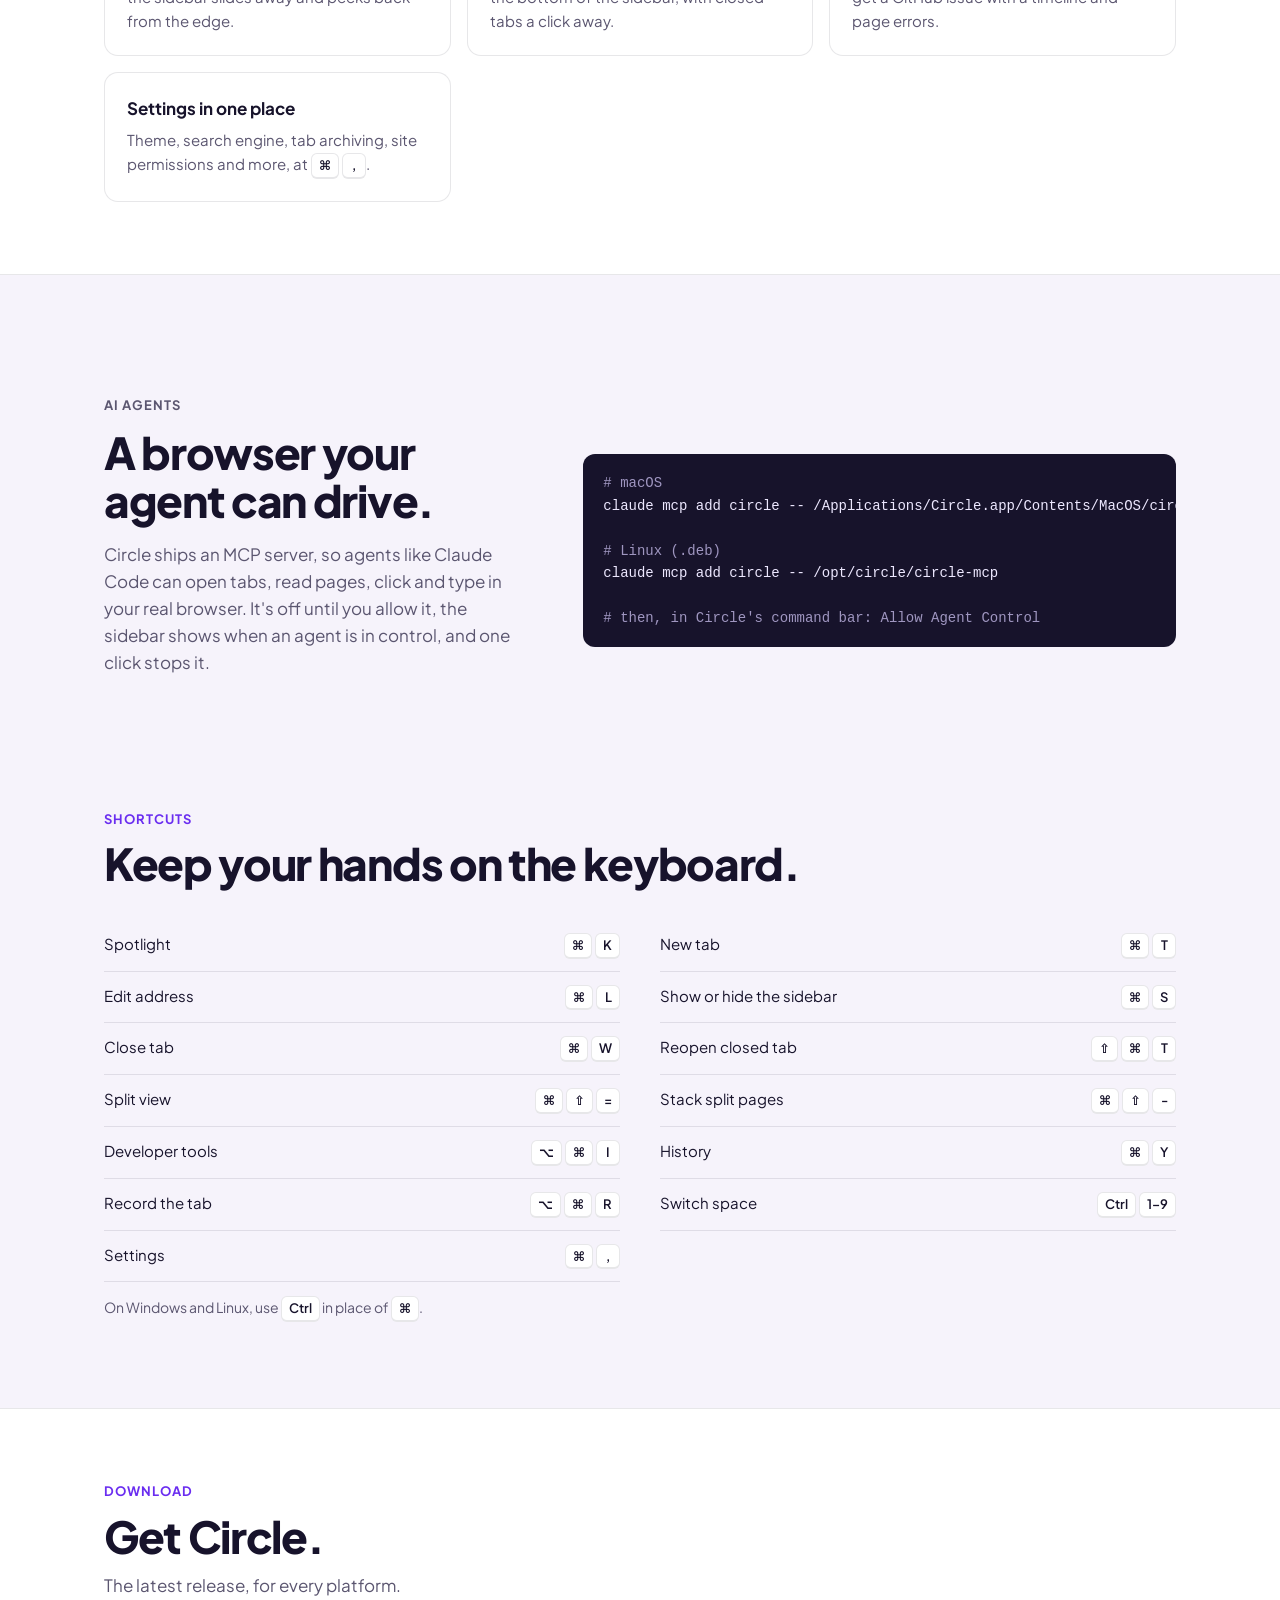
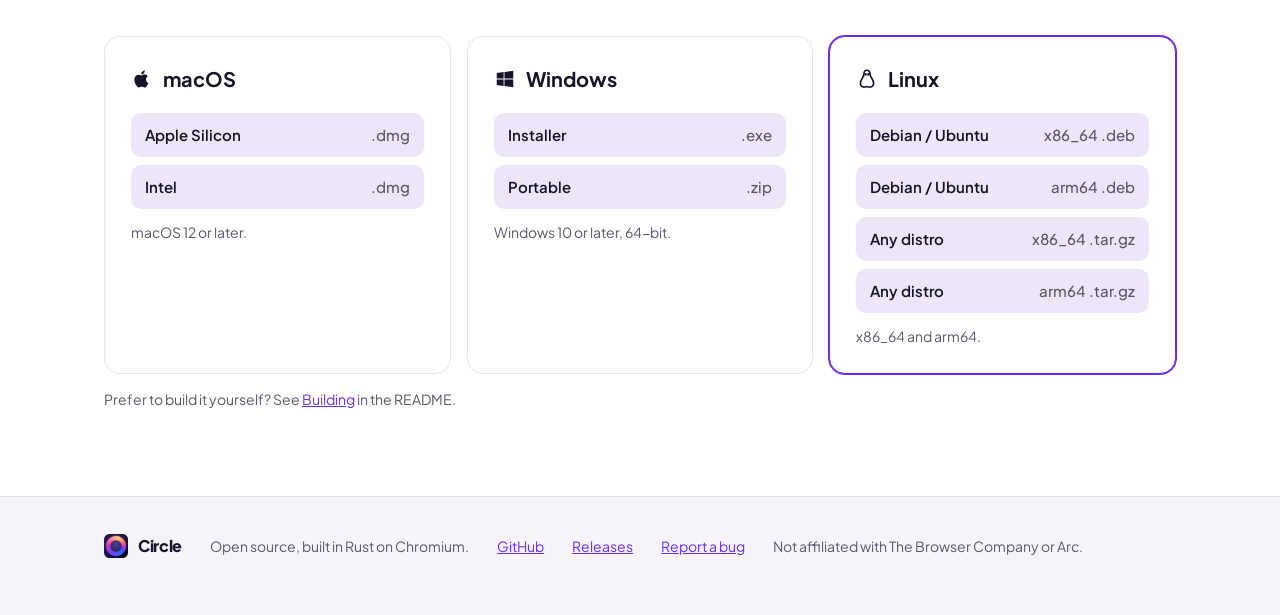
==== commit 2bfe4e31: "Website and release notes: the Apple Silicon file is macos-arm64.dmg Co-Authored-By: Claude Opus 5.5" ====
--- a/docs/index.html
+++ b/docs/index.html
@@ -330,7 +330,7 @@
         <div class="os" data-os="mac">
           <h3><svg viewBox="0 0 24 24" fill="currentColor" aria-hidden="true"><path d="M16.37 12.6c-.02-2.35 1.92-3.48 2.01-3.54-1.1-1.6-2.8-1.82-3.4-1.84-1.45-.15-2.82.85-3.56.85-.73 0-1.86-.83-3.06-.81-1.58.02-3.03.92-3.84 2.33-1.64 2.84-.42 7.04 1.18 9.34.78 1.13 1.71 2.4 2.93 2.35 1.18-.05 1.62-.76 3.04-.76 1.42 0 1.82.76 3.06.74 1.26-.02 2.06-1.15 2.83-2.28.89-1.31 1.26-2.58 1.28-2.64-.03-.01-2.45-.94-2.47-3.74ZM14.04 5.7c.65-.79 1.09-1.88.97-2.97-.94.04-2.07.62-2.74 1.41-.6.7-1.13 1.81-.99 2.88 1.05.08 2.12-.53 2.76-1.32Z"/></svg> macOS</h3>
           <div class="files">
-            <a data-match="macos-aarch64.dmg" href="https://github.com/dobrinov/circle/releases/latest">Apple Silicon <span>.dmg</span></a>
+            <a data-match="macos-arm64.dmg" href="https://github.com/dobrinov/circle/releases/latest">Apple Silicon <span>.dmg</span></a>
             <a data-match="macos-x86_64.dmg" href="https://github.com/dobrinov/circle/releases/latest">Intel <span>.dmg</span></a>
           </div>
           <p>macOS 12 or later.</p>
@@ -399,7 +399,7 @@
       }
       document.getElementById("release-line").textContent = `${release.name || release.tag_name}, released ${new Date(release.published_at).toLocaleDateString(undefined, { dateStyle: "long" })}.`;
       // The hero button downloads the best guess for this machine directly.
-      const best = { mac: "macos-aarch64.dmg", windows: "windows-x86_64-setup.exe", linux: "_amd64.deb" }[os];
+      const best = { mac: "macos-arm64.dmg", windows: "windows-x86_64-setup.exe", linux: "_amd64.deb" }[os];
       const asset = best && release.assets.find((a) => a.name.endsWith(best));
       if (asset) hero.href = asset.browser_download_url;
     })
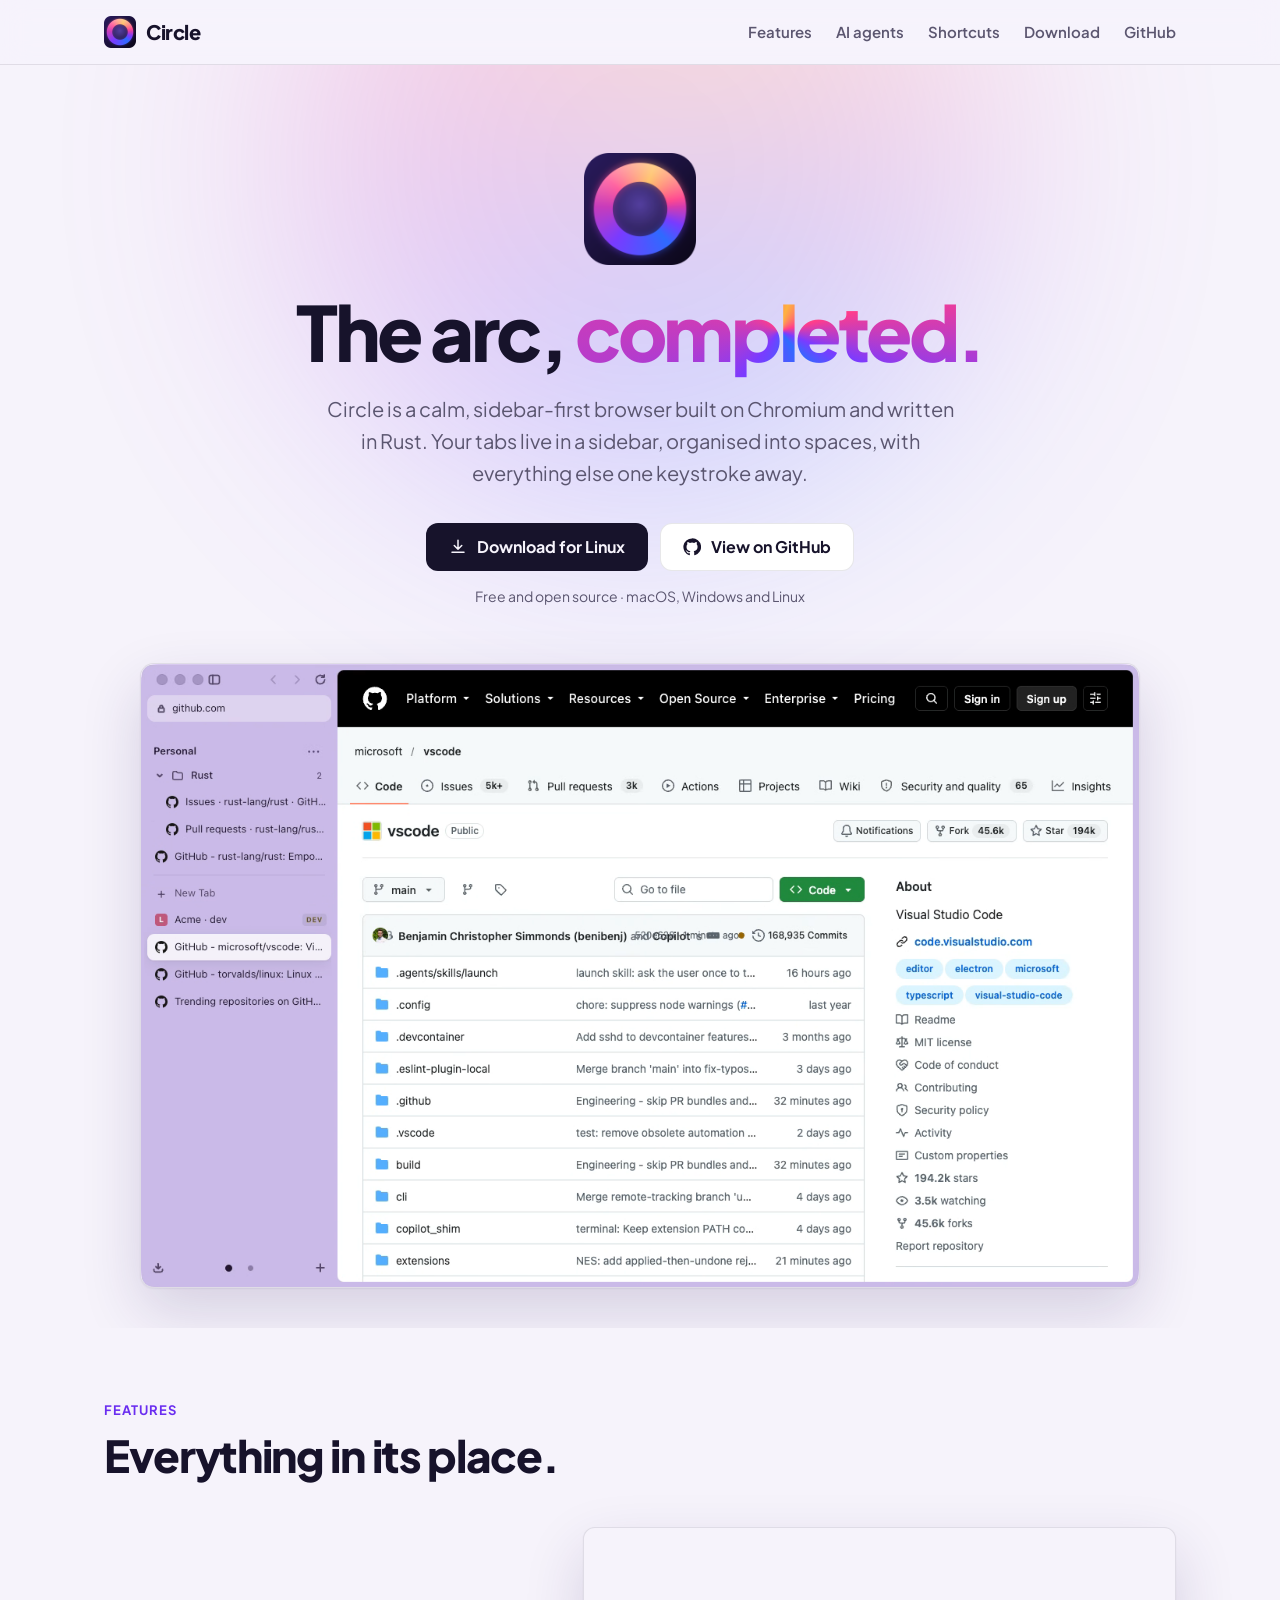
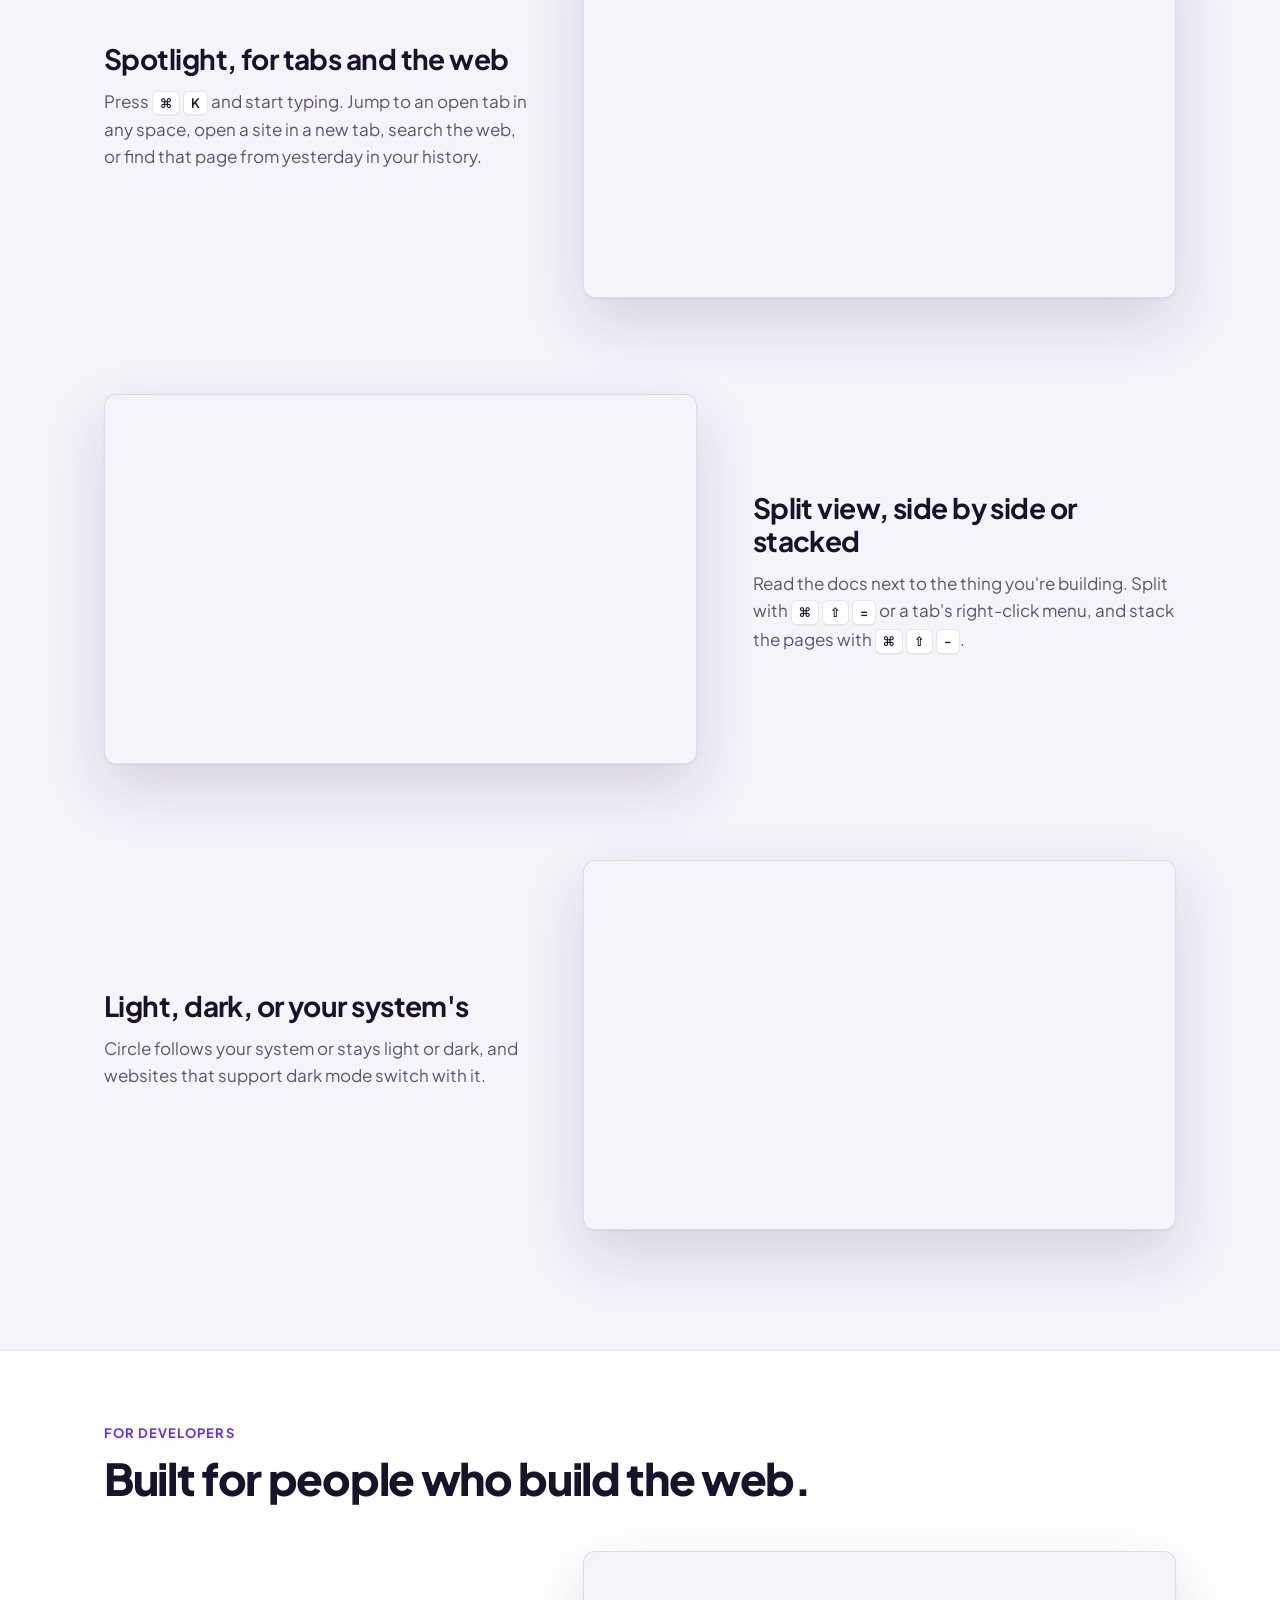
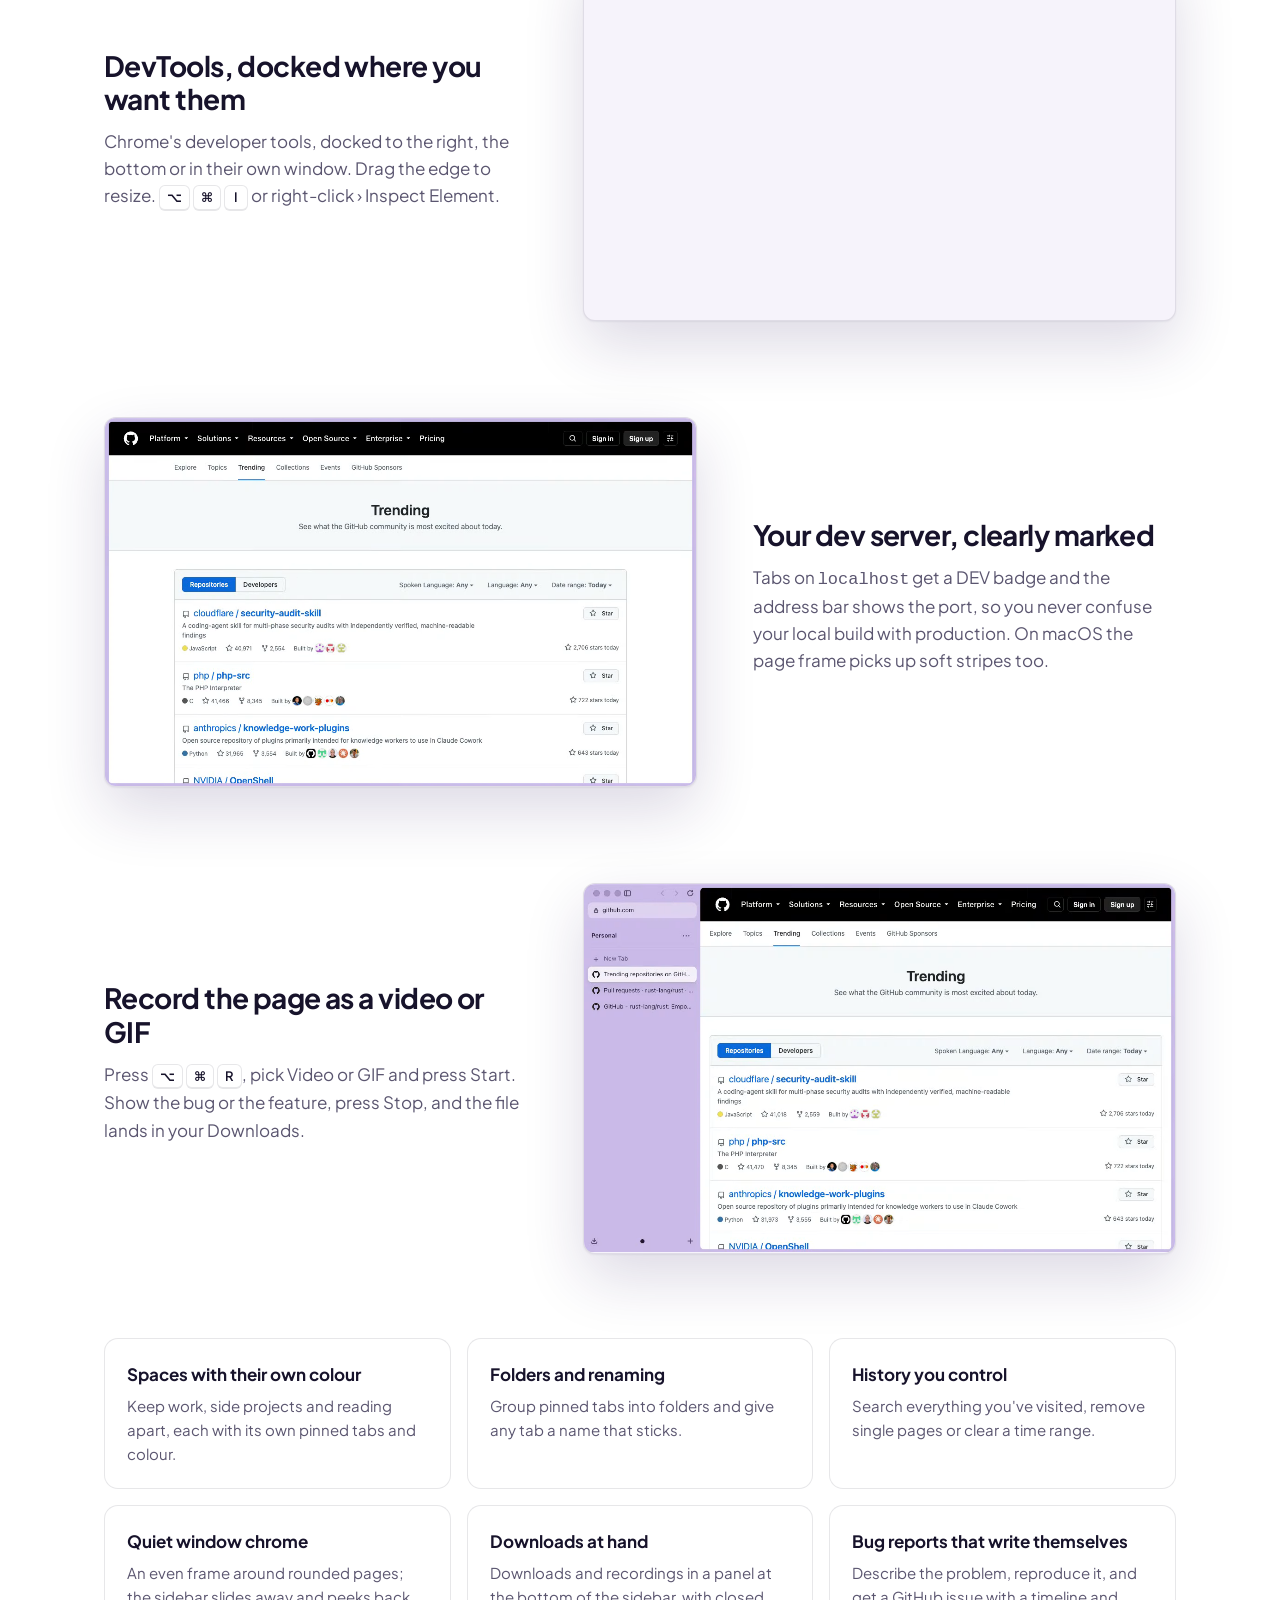
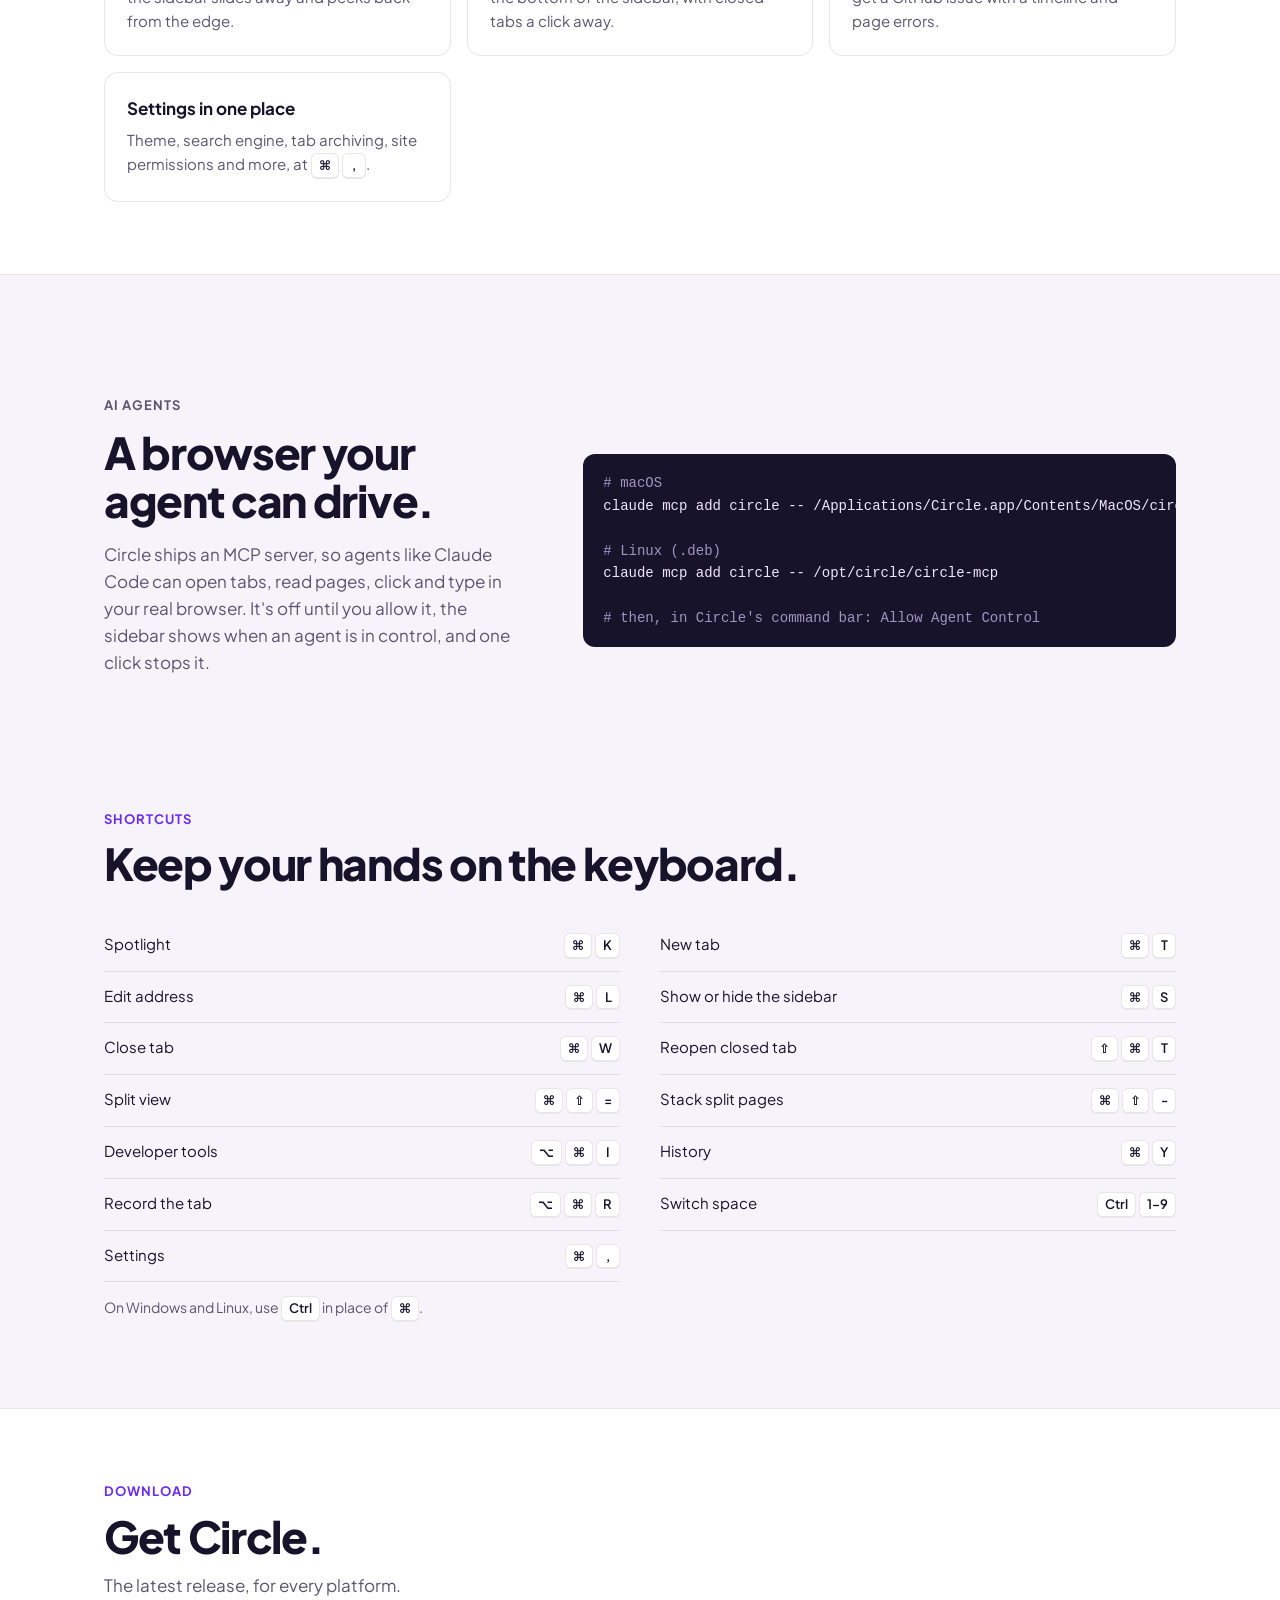
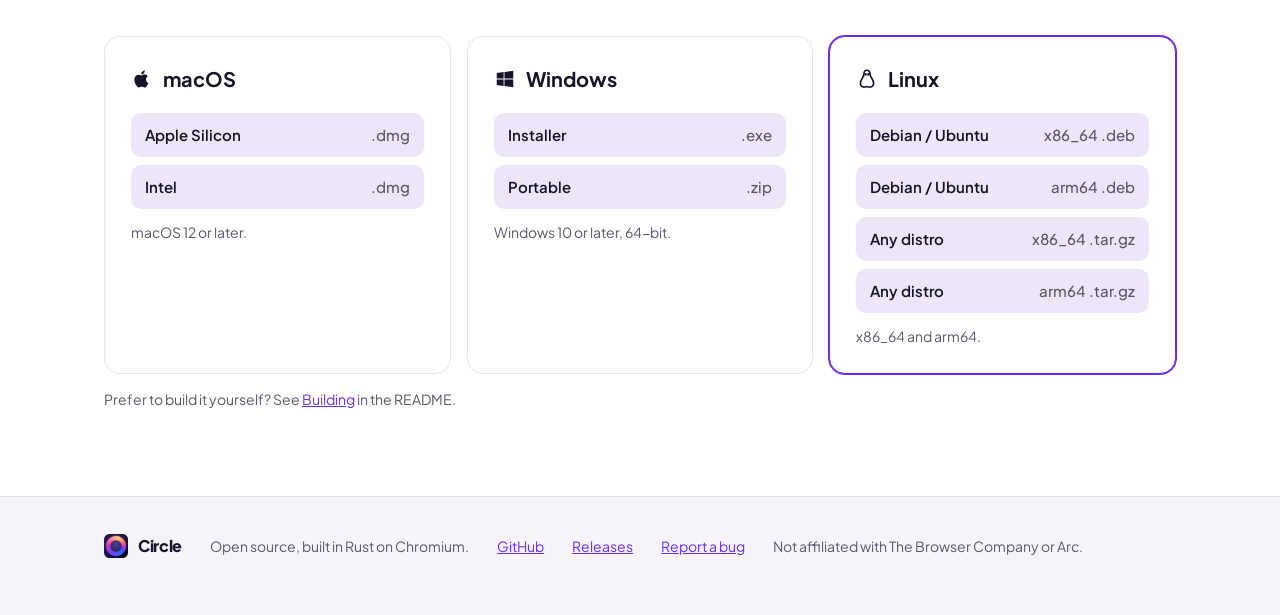
==== commit ed5d1f99: "Auto-updater, fap mode, splash greetings, stripped Linux packages, demo videos - Updates: check GitH" ====
--- a/docs/index.html
+++ b/docs/index.html
@@ -99,7 +99,8 @@
 .shot { margin: 56px auto 0; max-width: 1000px; border-radius: 14px; overflow: hidden; box-shadow: var(--shadow); border: 1px solid var(--line); background: #F6F3FB; position: relative; }
 /* Every demo is recorded at 16:10 and shown at 16:10. */
 .shot, .feature .media { aspect-ratio: 16 / 10; }
-.shot img, .feature .media img { width: 100%; height: 100%; object-fit: cover; }
+.shot img, .feature .media img,
+.shot video, .feature .media video { width: 100%; height: 100%; object-fit: cover; display: block; }
 
 /* ----- features ----- */
 section { padding: 72px 0; }
@@ -187,7 +188,7 @@
     </div>
     <p class="small">Free and open source · macOS, Windows and Linux</p>
     <div class="shot">
-      <img src="assets/sidebar.gif?v=2" width="1000" height="625" alt="Circle's sidebar with GitHub tabs: switching tabs, opening a folder, jumping to the Work space and back, recolouring the space, a localhost tab with a DEV badge, then hiding the sidebar and peeking at it">
+      <video class="demo" muted loop playsinline preload="none" width="1280" height="800" poster="assets/sidebar.jpg?v=3" data-gif="assets/sidebar.gif?v=2" aria-label="Circle's sidebar with GitHub tabs: switching tabs, opening a folder, jumping to the Work space and back, recolouring the space, a localhost tab with a DEV badge, then hiding the sidebar and peeking at it"><source src="assets/sidebar.webm?v=3" type='video/webm; codecs="vp9"'></video>
     </div>
   </div>
 </header>
@@ -204,7 +205,7 @@
           <p>Press <kbd>⌘</kbd> <kbd>K</kbd> and start typing. Jump to an open tab in any space, open a site in a new tab, search the web, or find that page from yesterday in your history.</p>
         </div>
         <div>
-          <div class="media"><img loading="lazy" src="assets/spotlight.gif?v=2" width="1000" height="625" alt="Spotlight over a blurred GitHub page: typing linux shows the torvalds/linux tab as the top hit, then switches to it"></div>
+          <div class="media"><video class="demo" muted loop playsinline preload="none" width="1280" height="800" poster="assets/spotlight.jpg?v=3" data-gif="assets/spotlight.gif?v=2" aria-label="Spotlight over a blurred GitHub page: typing linux shows the torvalds/linux tab as the top hit, then switches to it"><source src="assets/spotlight.webm?v=3" type='video/webm; codecs="vp9"'></video></div>
         </div>
       </div>
 
@@ -214,7 +215,7 @@
           <p>Read the docs next to the thing you're building. Split with <kbd>⌘</kbd> <kbd>⇧</kbd> <kbd>=</kbd> or a tab's right-click menu, and stack the pages with <kbd>⌘</kbd> <kbd>⇧</kbd> <kbd>-</kbd>.</p>
         </div>
         <div>
-          <div class="media"><img loading="lazy" src="assets/split.gif?v=2" width="1000" height="625" alt="GitHub issues and pull requests side by side in split view, then stacked one above the other"></div>
+          <div class="media"><video class="demo" muted loop playsinline preload="none" width="1280" height="800" poster="assets/split.jpg?v=3" data-gif="assets/split.gif?v=2" aria-label="GitHub issues and pull requests side by side in split view, then stacked one above the other"><source src="assets/split.webm?v=3" type='video/webm; codecs="vp9"'></video></div>
         </div>
       </div>
 
@@ -224,7 +225,7 @@
           <p>Circle follows your system or stays light or dark, and websites that support dark mode switch with it.</p>
         </div>
         <div>
-          <div class="media"><img loading="lazy" src="assets/dark.gif?v=2" width="1000" height="625" alt="Circle and GitHub switching together from light to dark mode and back"></div>
+          <div class="media"><video class="demo" muted loop playsinline preload="none" width="1280" height="800" poster="assets/dark.jpg?v=3" data-gif="assets/dark.gif?v=2" aria-label="Circle and GitHub switching together from light to dark mode and back"><source src="assets/dark.webm?v=3" type='video/webm; codecs="vp9"'></video></div>
         </div>
       </div>
     </div>
@@ -241,7 +242,7 @@
           <p>Chrome's developer tools, docked to the right, the bottom or in their own window. Drag the edge to resize. <kbd>⌥</kbd> <kbd>⌘</kbd> <kbd>I</kbd> or right-click › Inspect Element.</p>
         </div>
         <div>
-          <div class="media"><img loading="lazy" src="assets/devtools.gif?v=2" width="1000" height="625" alt="Developer tools docked to the right of a GitHub page, then moved to the bottom"></div>
+          <div class="media"><video class="demo" muted loop playsinline preload="none" width="1280" height="800" poster="assets/devtools.jpg?v=3" data-gif="assets/devtools.gif?v=2" aria-label="Developer tools docked to the right of a GitHub page, then moved to the bottom"><source src="assets/devtools.webm?v=3" type='video/webm; codecs="vp9"'></video></div>
         </div>
       </div>
 
@@ -251,7 +252,7 @@
           <p>Tabs on <code>localhost</code> get a DEV badge and the address bar shows the port, so you never confuse your local build with production. On macOS the page frame picks up soft stripes too.</p>
         </div>
         <div>
-          <div class="media"><img loading="lazy" src="assets/localhost.gif?v=2" width="1000" height="625" alt="Switching from GitHub to a local app on localhost: the frame around the page becomes striped"></div>
+          <div class="media"><video class="demo" muted loop playsinline preload="none" width="1280" height="800" poster="assets/localhost.jpg?v=3" data-gif="assets/localhost.gif?v=2" aria-label="Switching from GitHub to a local app on localhost: the frame around the page becomes striped"><source src="assets/localhost.webm?v=3" type='video/webm; codecs="vp9"'></video></div>
         </div>
       </div>
 
@@ -261,7 +262,7 @@
           <p>Press <kbd>⌥</kbd> <kbd>⌘</kbd> <kbd>R</kbd>, pick Video or GIF and press Start. Show the bug or the feature, press Stop, and the file lands in your Downloads.</p>
         </div>
         <div>
-          <div class="media"><img loading="lazy" src="assets/recording.gif?v=2" width="1000" height="625" alt="Recording a GitHub page: the recording controls open in the sidebar, GIF is chosen and started, the page scrolls while the timer runs, Stop saves it, and it appears in the downloads panel"></div>
+          <div class="media"><video class="demo" muted loop playsinline preload="none" width="1280" height="800" poster="assets/recording.jpg?v=3" data-gif="assets/recording.gif?v=2" aria-label="Recording a GitHub page: the recording controls open in the sidebar, GIF is chosen and started, the page scrolls while the timer runs, Stop saves it, and it appears in the downloads panel"><source src="assets/recording.webm?v=3" type='video/webm; codecs="vp9"'></video></div>
         </div>
       </div>
 
@@ -382,6 +383,31 @@
   const label = { mac: "Download for macOS", windows: "Download for Windows", linux: "Download for Linux" }[os];
   if (label) hero.querySelector("span").textContent = label;
 
+  // The demos are VP9 videos (sharp at any size); browsers without VP9 get
+  // the GIF. They play while on screen, and not at all for people who
+  // prefer reduced motion (the poster frame shows instead).
+  const still = matchMedia("(prefers-reduced-motion: reduce)").matches;
+  const watcher = new IntersectionObserver((entries) => {
+    for (const { target, isIntersecting } of entries) {
+      if (isIntersecting) target.play().catch(() => {});
+      else target.pause();
+    }
+  }, { rootMargin: "200px" });
+  for (const video of document.querySelectorAll("video.demo")) {
+    if (!video.canPlayType('video/webm; codecs="vp9"')) {
+      const img = document.createElement("img");
+      img.src = video.dataset.gif;
+      img.alt = video.getAttribute("aria-label");
+      img.width = 1000;
+      img.height = 625;
+      img.loading = "lazy";
+      video.replaceWith(img);
+    } else if (!still) {
+      video.preload = "auto";
+      watcher.observe(video);
+    }
+  }
+
   // Download clicks are a Plausible custom event ("Download" goal).
   document.addEventListener("click", (event) => {
     const link = event.target.closest("#hero-download, .os .files a");
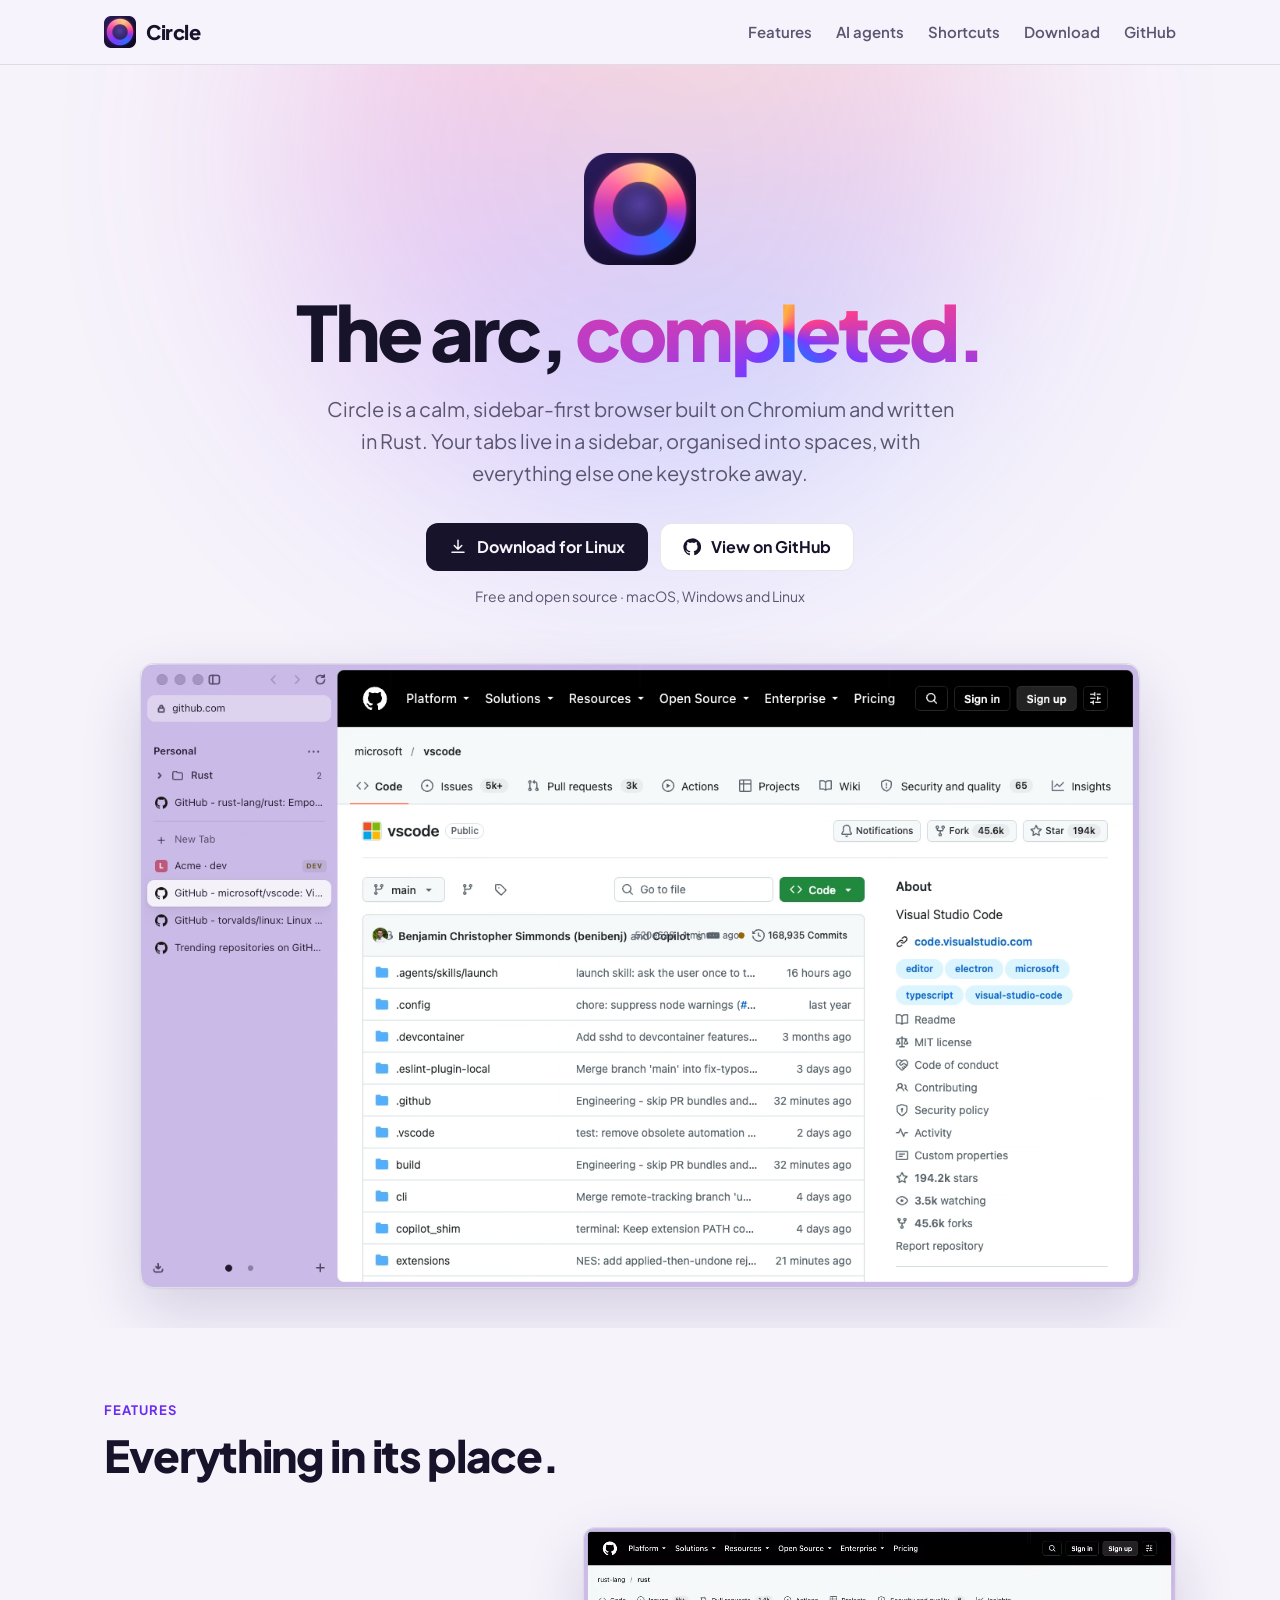
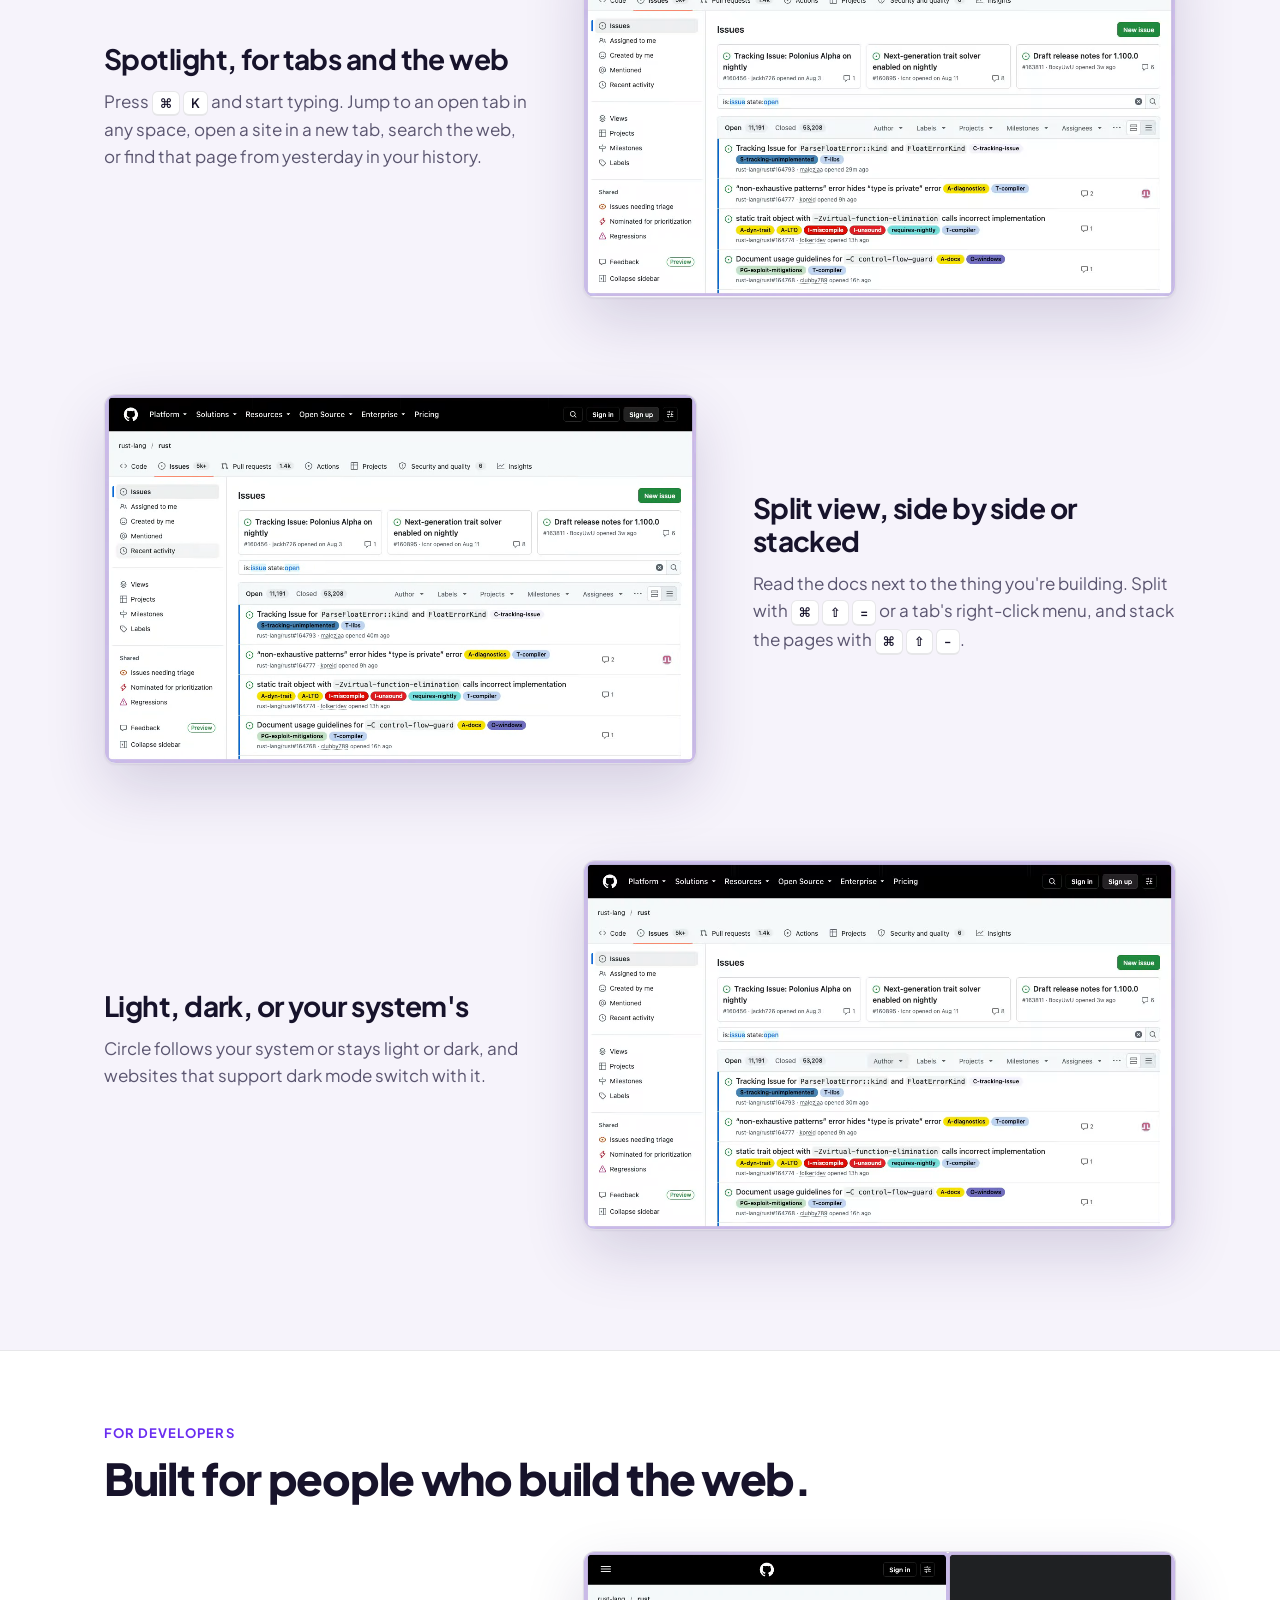
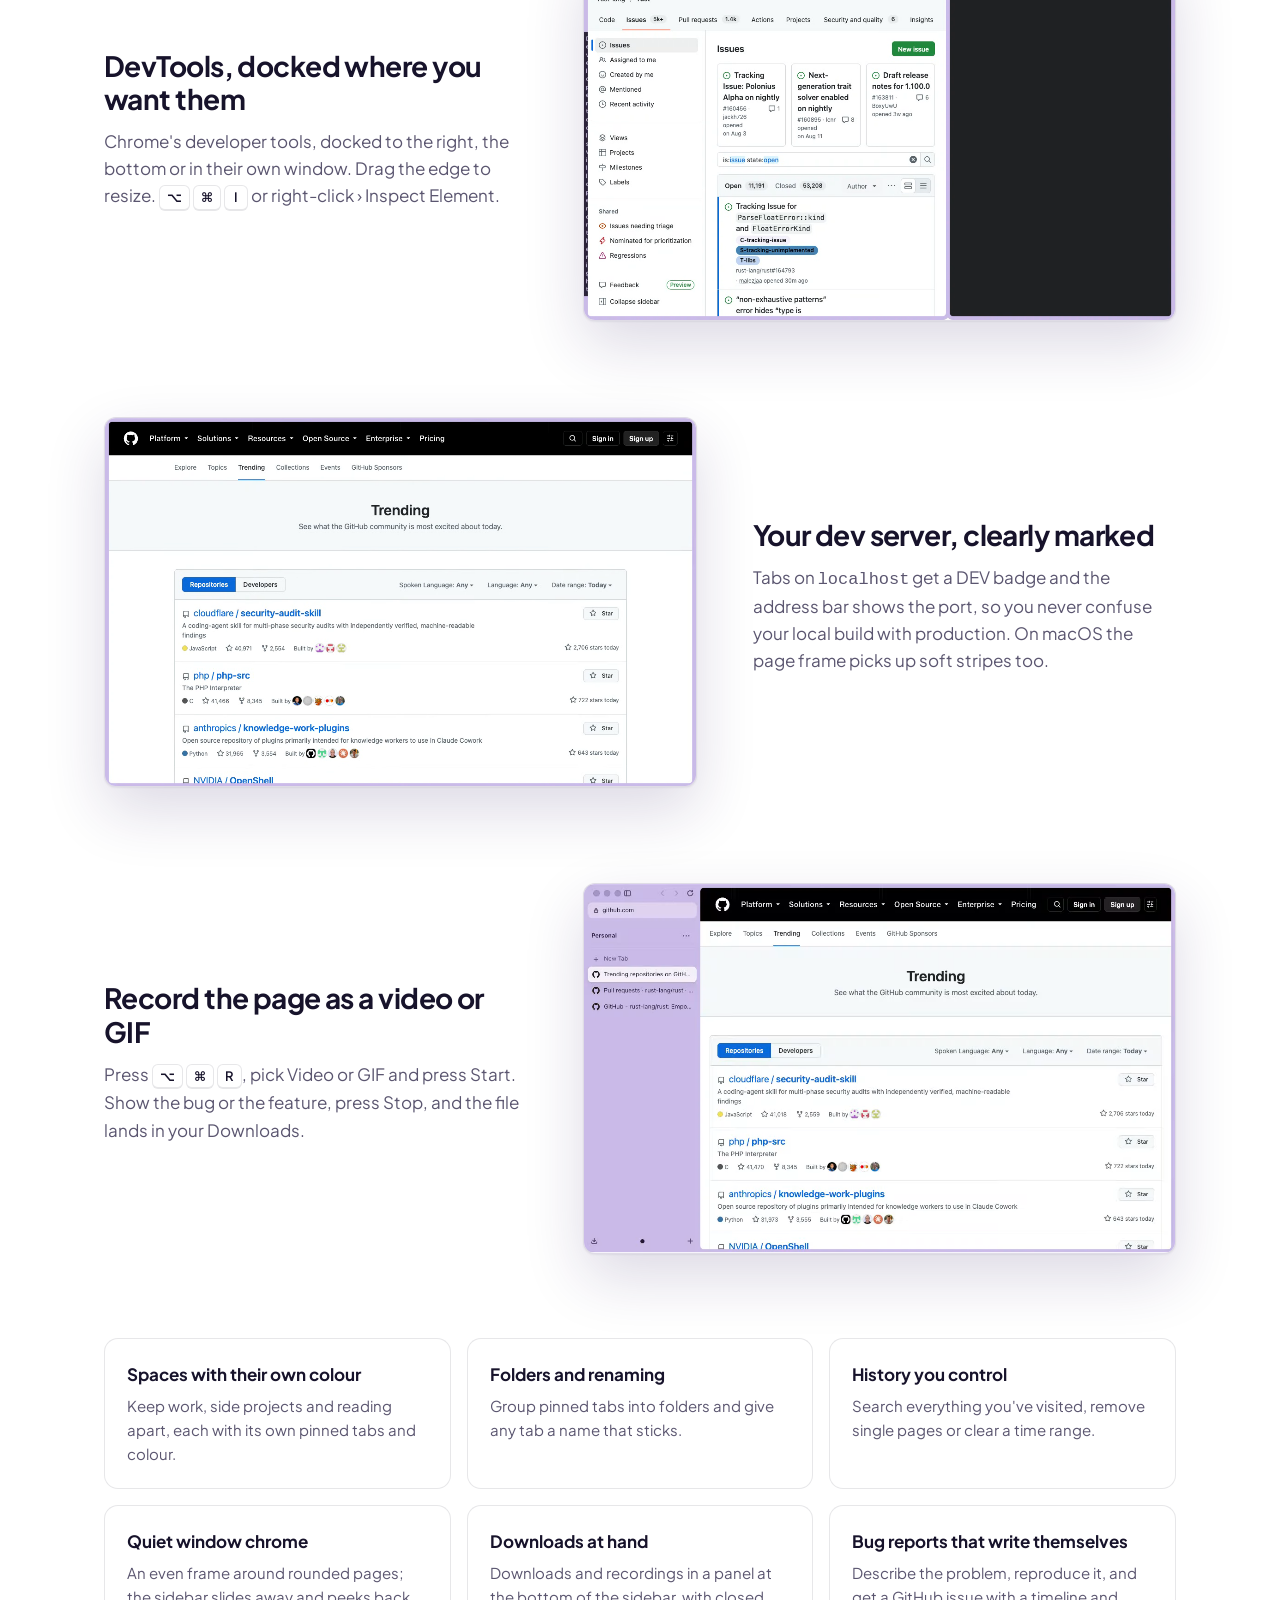
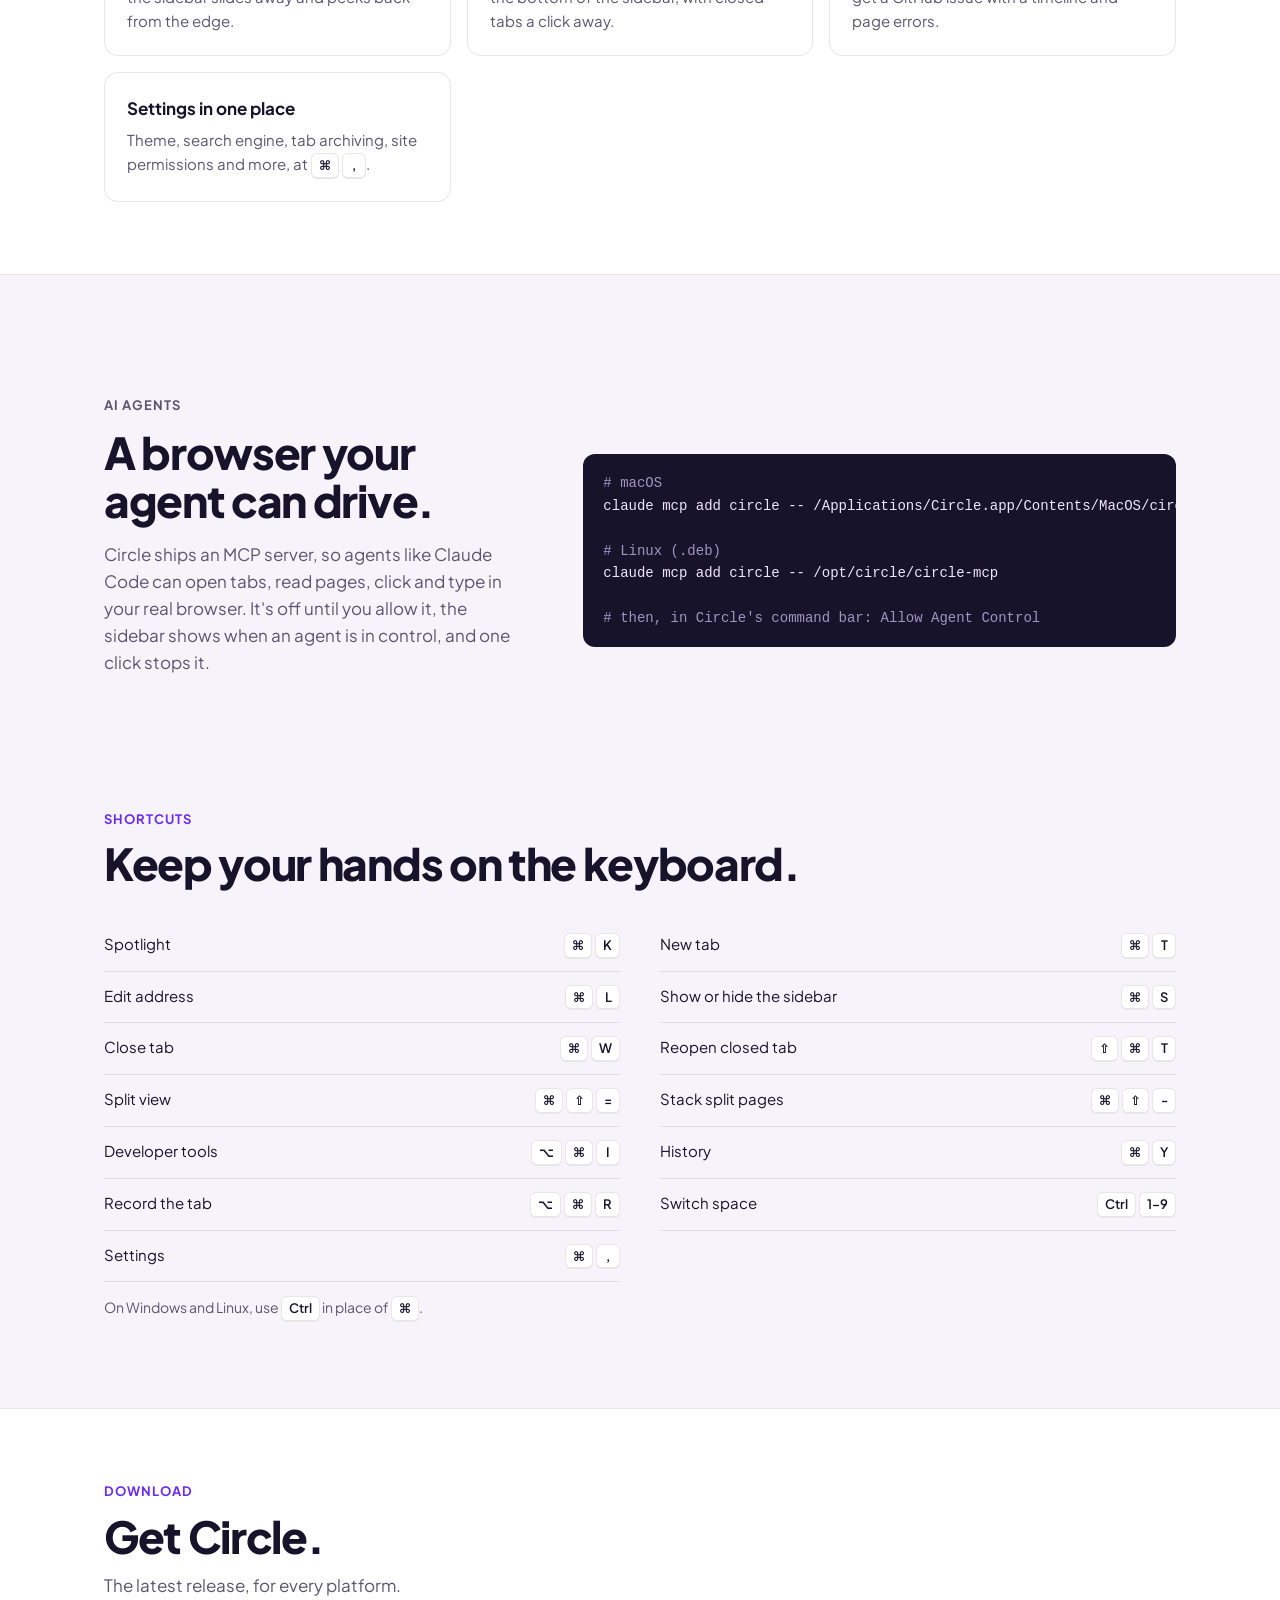
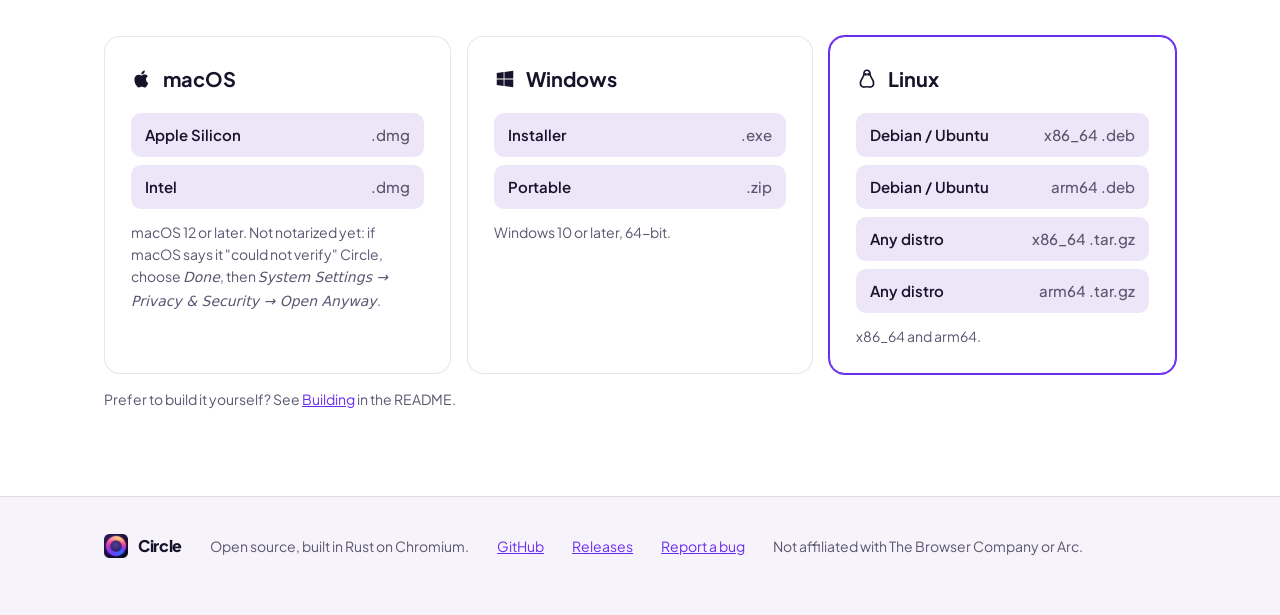
==== commit c4305ad8: "Design pass: settings panel, status tray, sidebar polish - Settings open as a panel over the blurred" ====
--- a/docs/index.html
+++ b/docs/index.html
@@ -334,7 +334,7 @@
             <a data-match="macos-arm64.dmg" href="https://github.com/dobrinov/circle/releases/latest">Apple Silicon <span>.dmg</span></a>
             <a data-match="macos-x86_64.dmg" href="https://github.com/dobrinov/circle/releases/latest">Intel <span>.dmg</span></a>
           </div>
-          <p>macOS 12 or later.</p>
+          <p>macOS 12 or later. Not notarized yet: if macOS says it "could not verify" Circle, choose <em>Done</em>, then <em>System Settings → Privacy &amp; Security → Open Anyway</em>.</p>
         </div>
         <div class="os" data-os="windows">
           <h3><svg viewBox="0 0 24 24" fill="currentColor" aria-hidden="true"><path d="M3 5.5 10.5 4.4v7.1H3V5.5Zm0 13 7.5 1.1v-7H3v5.9Zm8.4 1.2L21 21v-8.4h-9.6v7.1Zm0-15.4v7.2H21V3l-9.6 1.3Z"/></svg> Windows</h3>
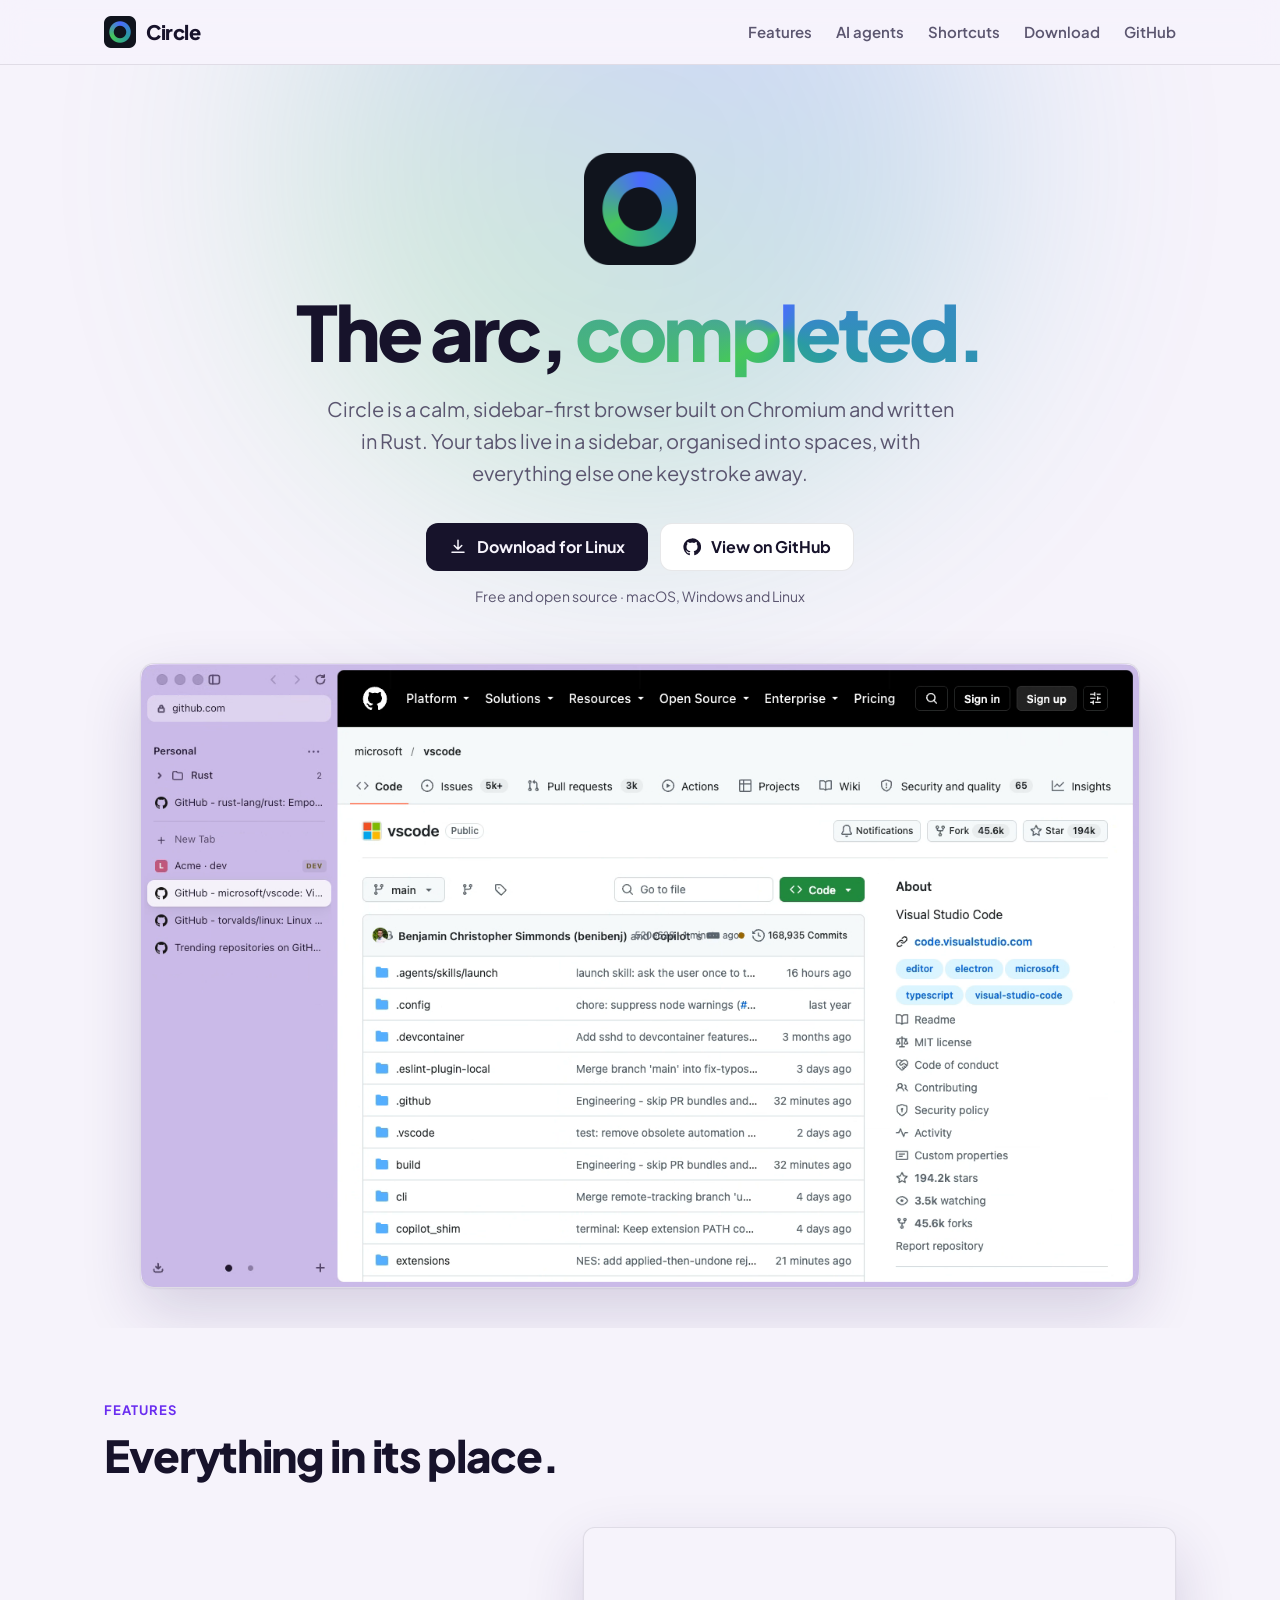
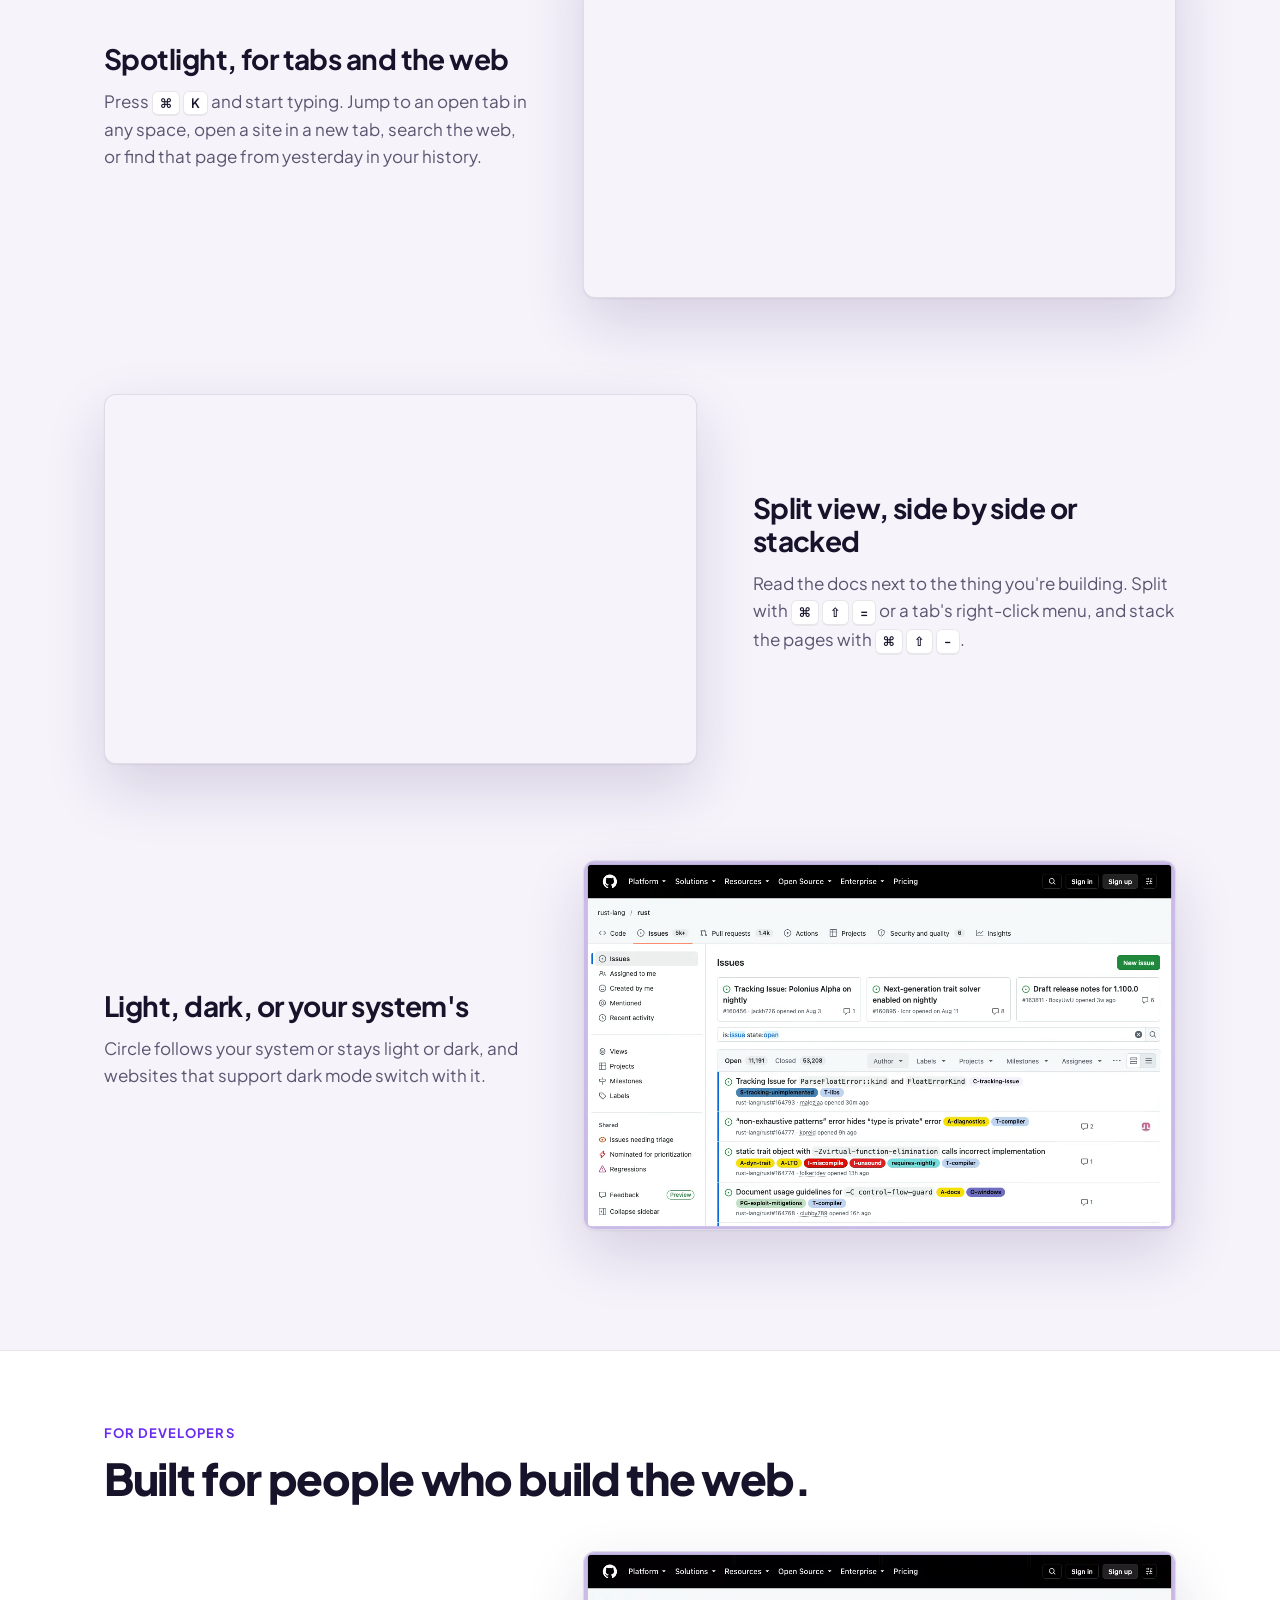
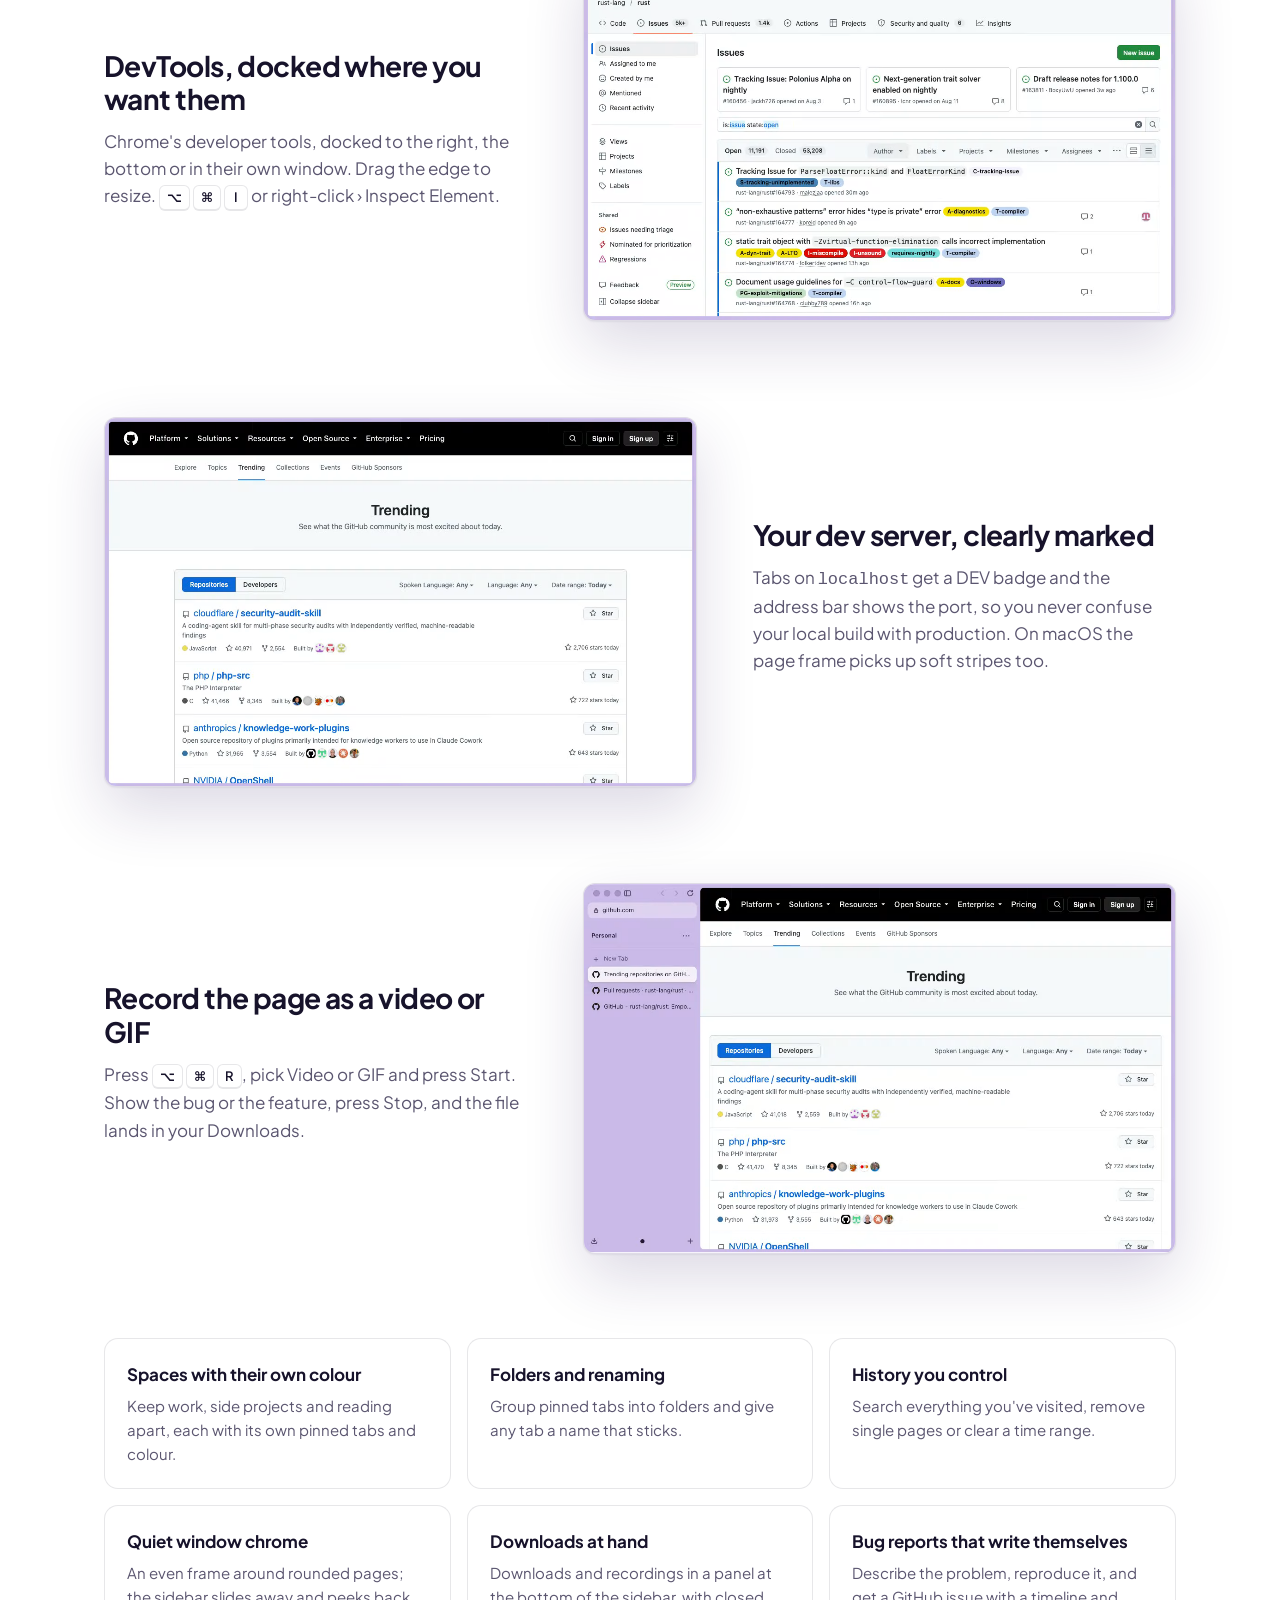
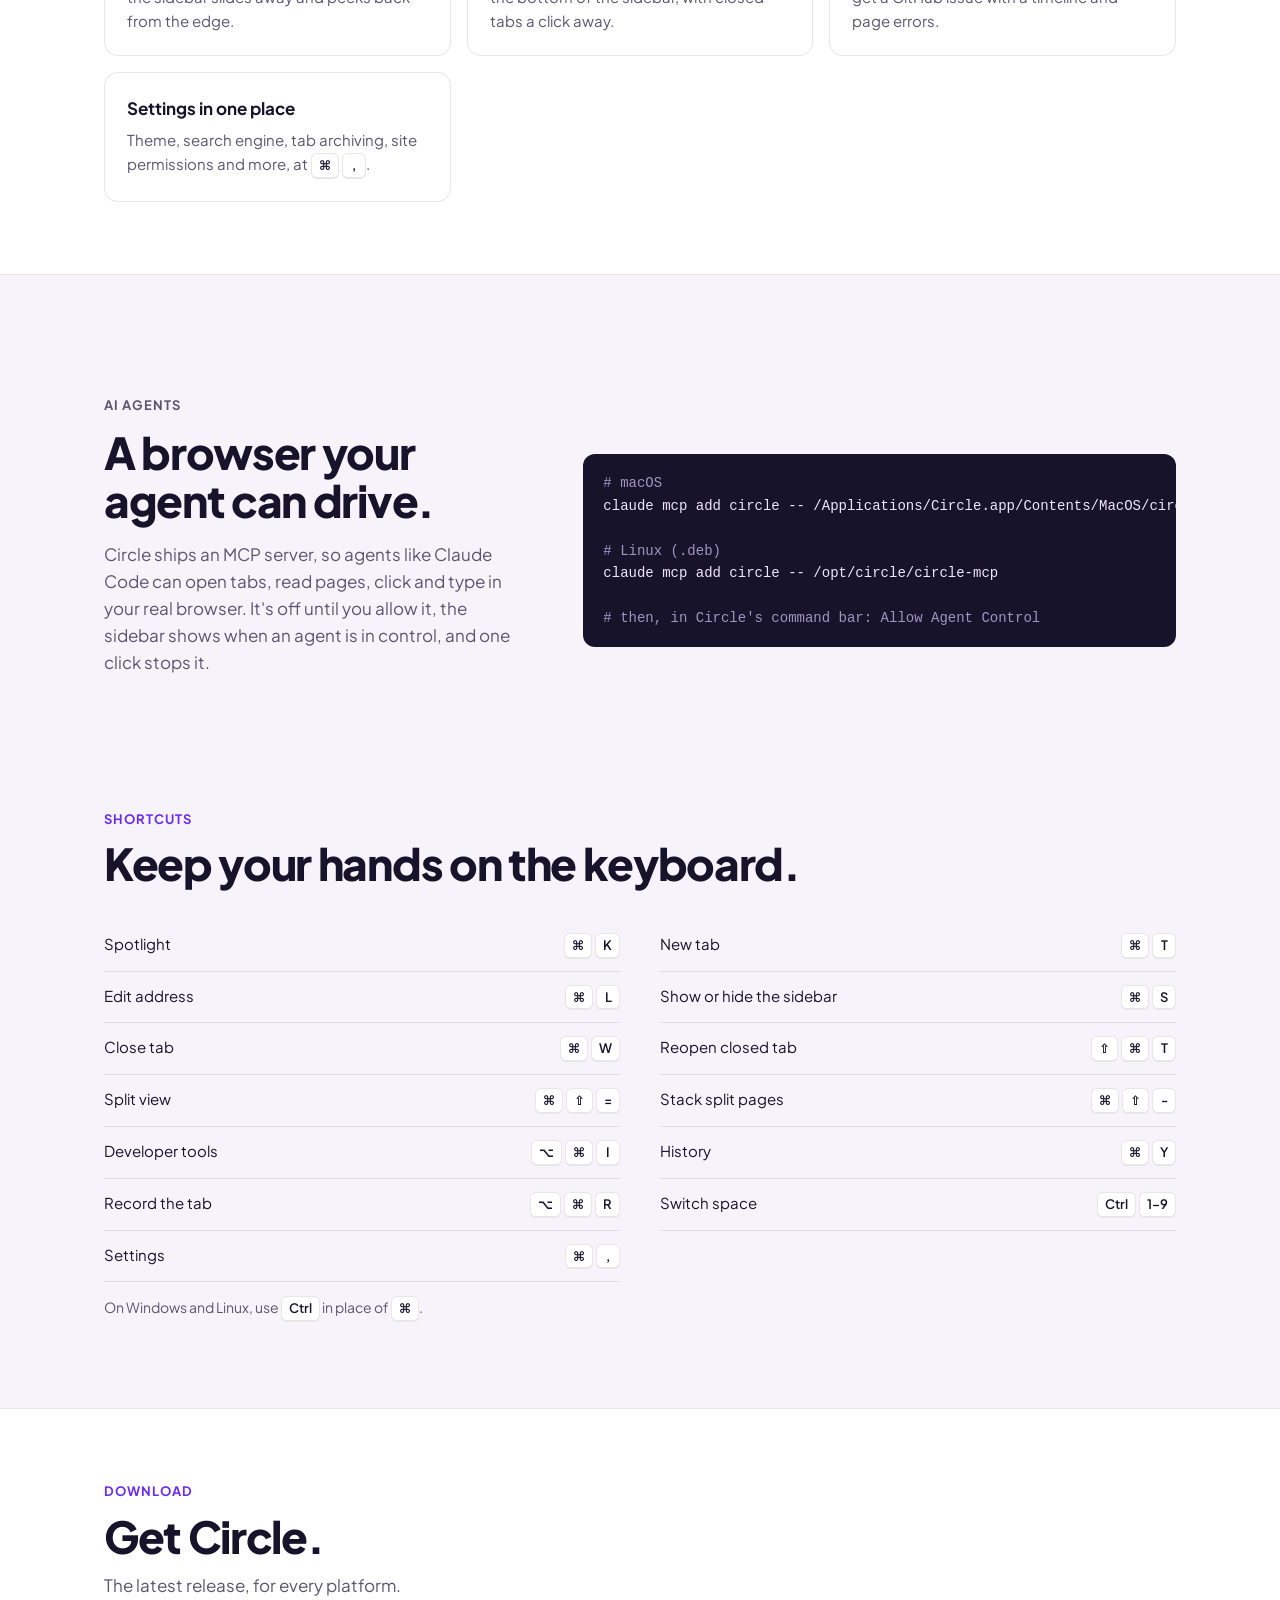
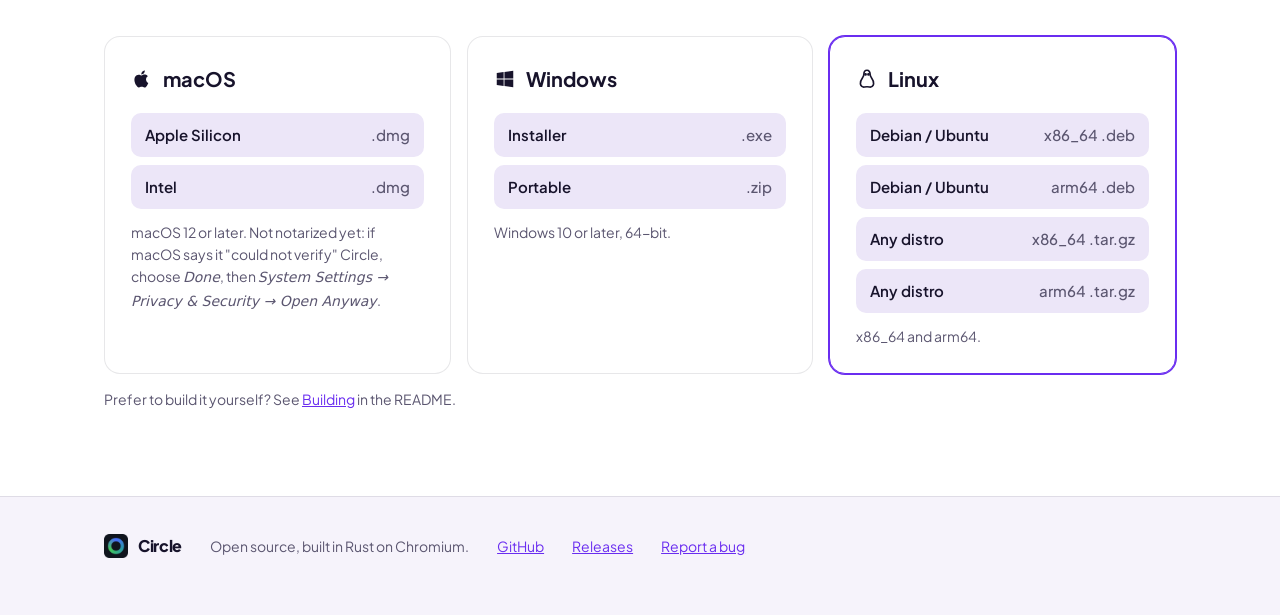
==== commit 44edc1fe: "New ring icon, DevTools dock buttons and resizable gap, logo-blue spaces - App icon: a flat ring flo" ====
--- a/docs/index.html
+++ b/docs/index.html
@@ -14,7 +14,7 @@
 <meta property="og:image" content="https://dobrinov.github.io/circle/assets/og-logo.png">
 <meta property="og:image:width" content="1200">
 <meta property="og:image:height" content="630">
-<meta property="og:image:alt" content="The Circle logo: a glowing ring of blue, violet, pink and amber on a dark background">
+<meta property="og:image:alt" content="The Circle logo: a ring flowing from blue to teal to green on a dark tile">
 <meta name="twitter:card" content="summary_large_image">
 <meta name="twitter:title" content="Circle — the arc, completed">
 <meta name="twitter:description" content="The calm, sidebar-first browser. Spaces, Spotlight, split view and docked DevTools — open source, built in Rust on Chromium, and ready for AI agents.">
@@ -43,7 +43,7 @@
   --line: rgba(23, 19, 43, 0.1);
   --violet: #6A2DF0;
   --chip: #ECE6F8;
-  --ring: conic-gradient(from 140deg, #2F6BFF 0%, #7B3BFF 22%, #FF3D8B 48%, #FFB23F 66%, #FF3D8B 82%, #7B3BFF 92%, #2F6BFF 100%);
+  --ring: conic-gradient(#4A6CFF, #2A9BA3 33.3%, #45C75B 66.6%, #4A6CFF);
   --shadow: 0 1px 2px rgba(23, 19, 43, 0.06), 0 24px 60px rgba(42, 27, 94, 0.16);
   color-scheme: light;
 }
@@ -173,7 +173,7 @@
 <header class="hero">
   <div class="halo" aria-hidden="true"></div>
   <div class="wrap">
-    <img class="icon" src="assets/icon.png" alt="Circle app icon: a glowing ring">
+    <img class="icon" src="assets/icon.png" alt="Circle app icon: a blue, teal and green ring">
     <h1>The arc, <span>completed.</span></h1>
     <p class="lead">Circle is a calm, sidebar-first browser built on Chromium and written in Rust. Your tabs live in a sidebar, organised into spaces, with everything else one keystroke away.</p>
     <div class="cta">
@@ -367,7 +367,6 @@
     <a href="https://github.com/dobrinov/circle">GitHub</a>
     <a href="https://github.com/dobrinov/circle/releases">Releases</a>
     <a href="https://github.com/dobrinov/circle/issues">Report a bug</a>
-    <span>Not affiliated with The Browser Company or Arc.</span>
   </div>
 </footer>
 
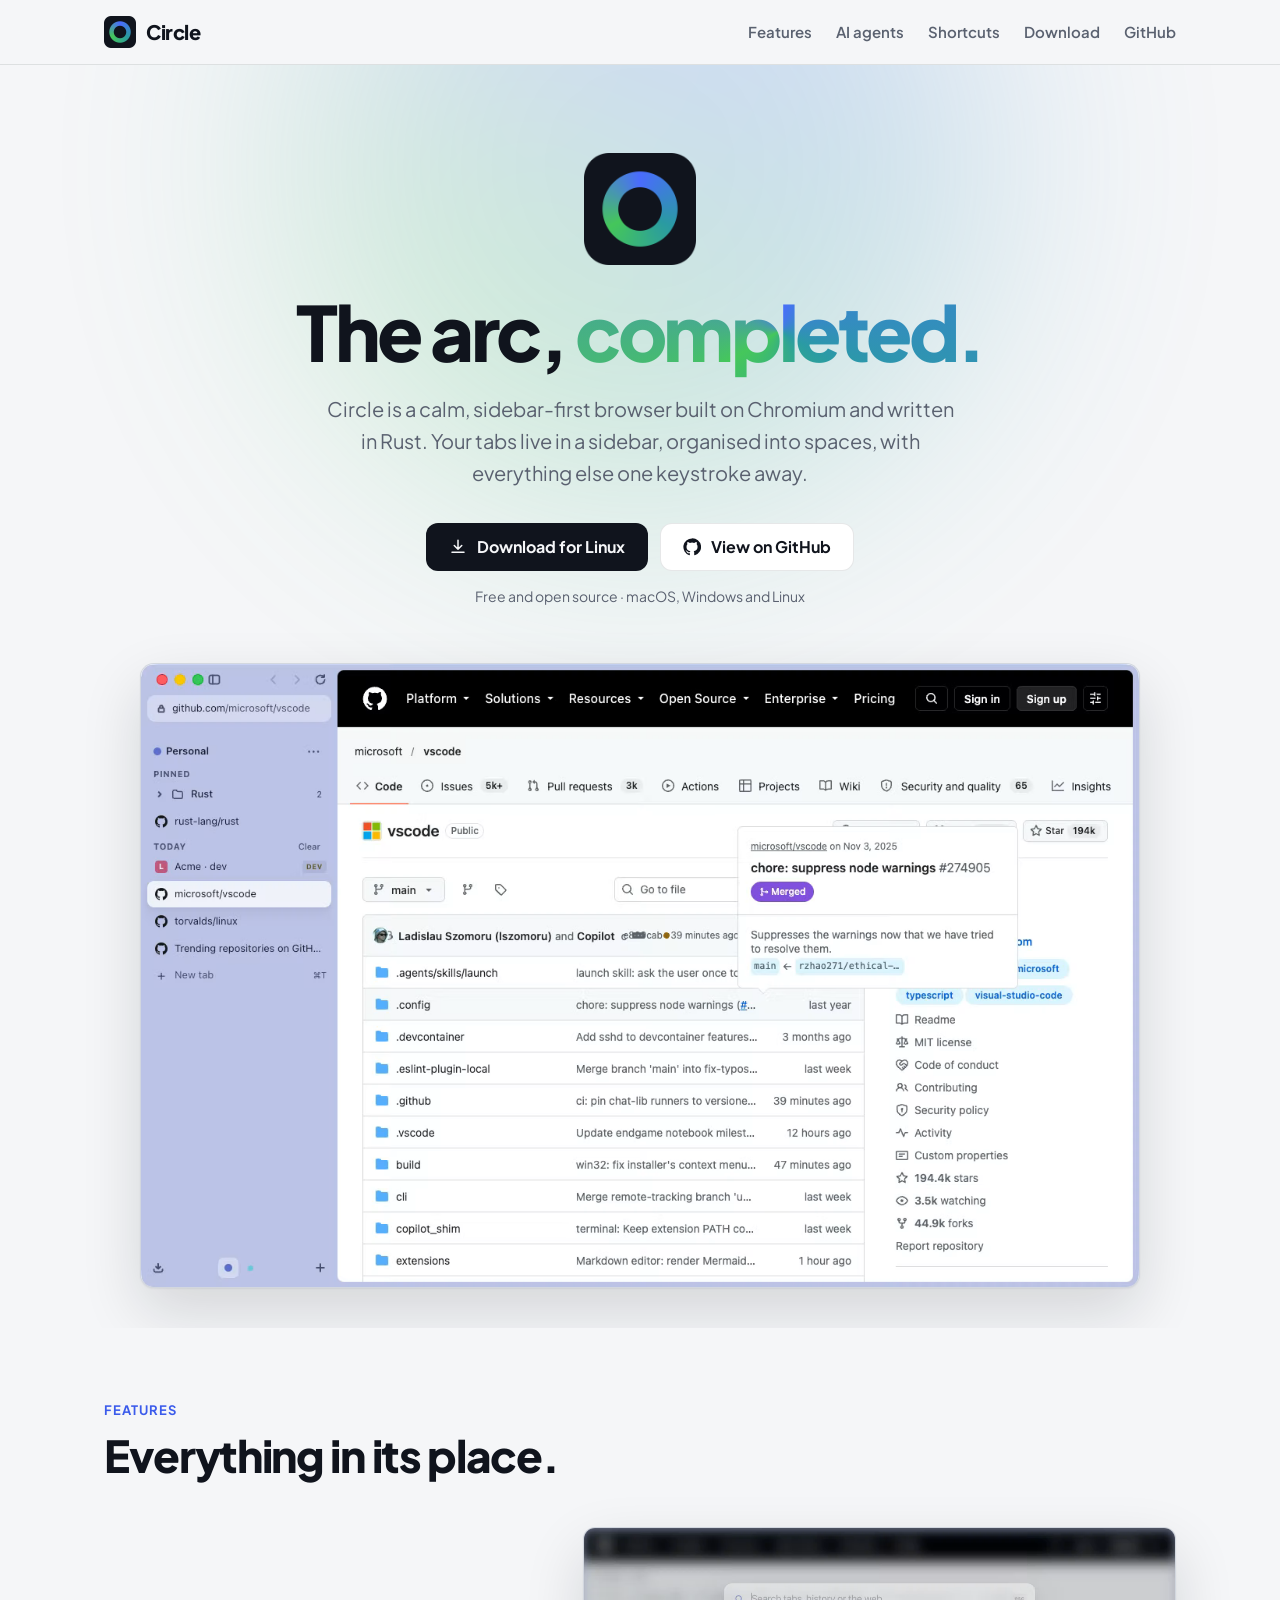
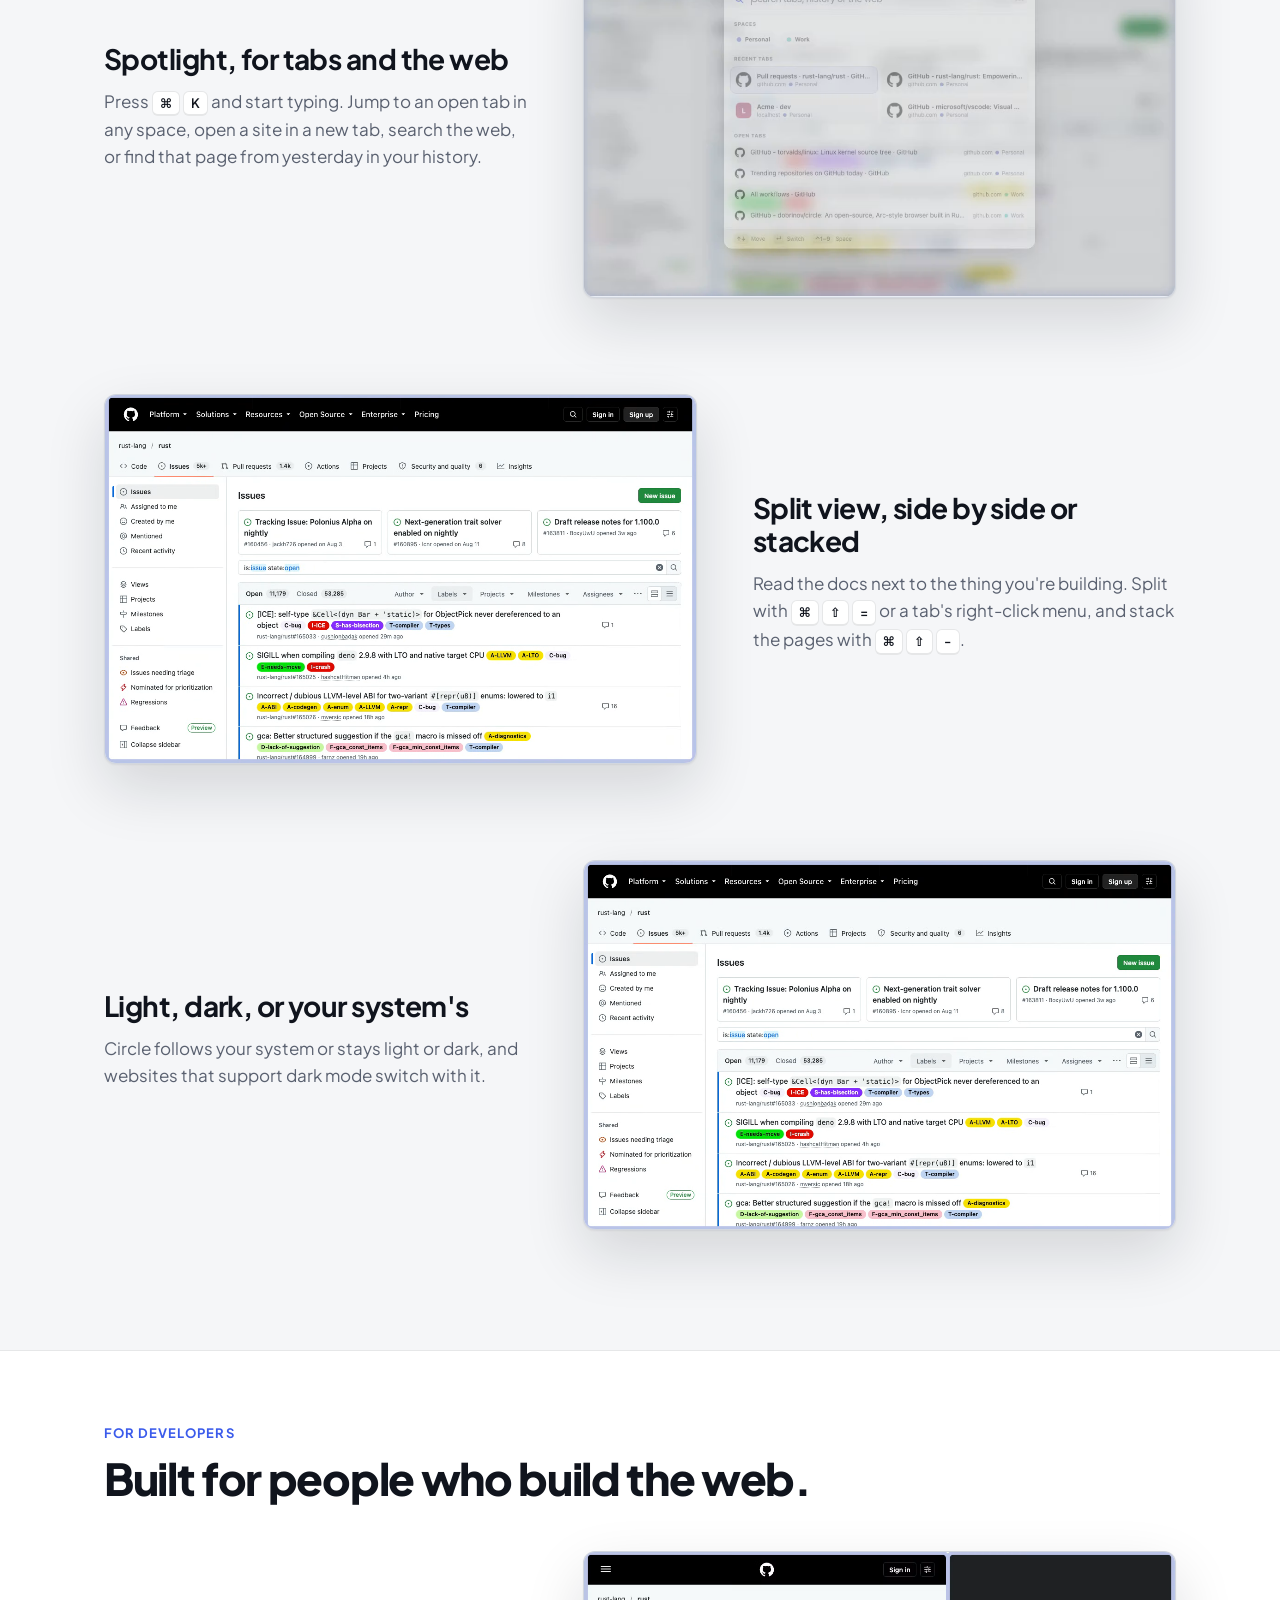
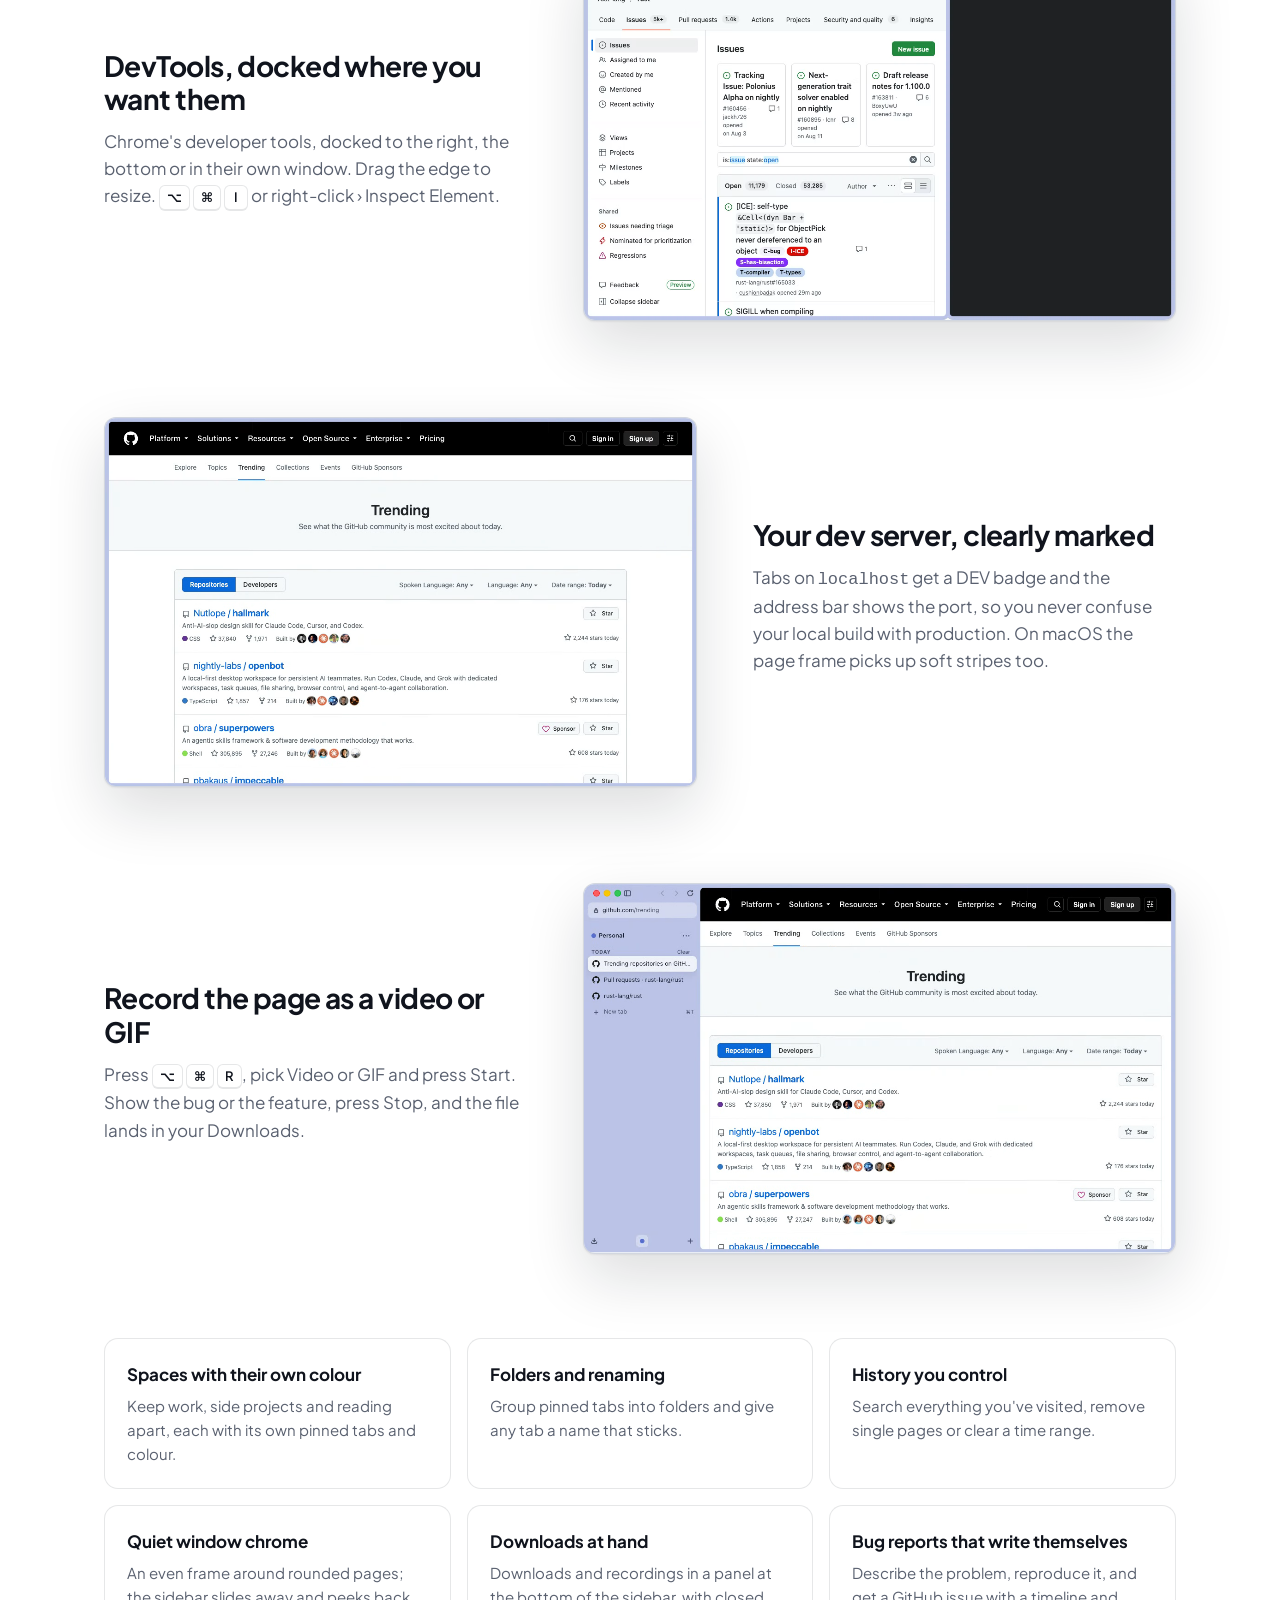
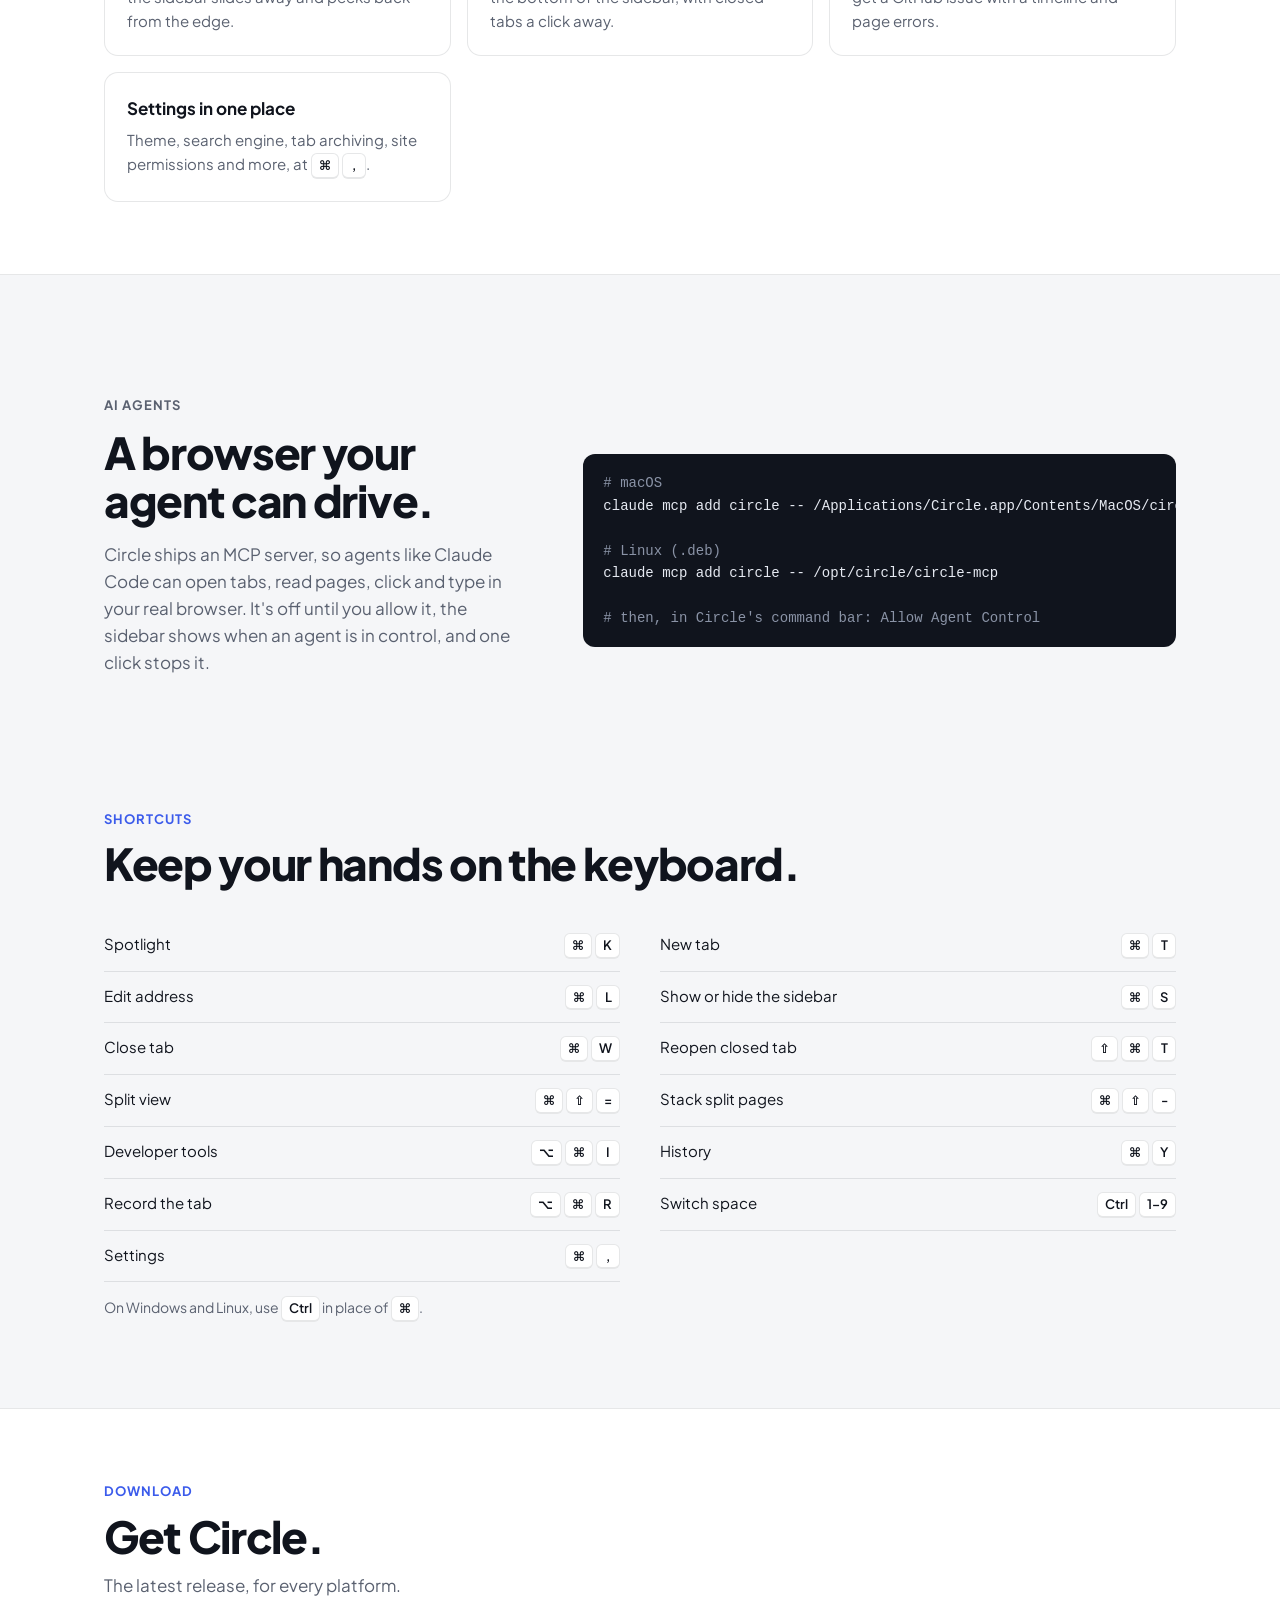
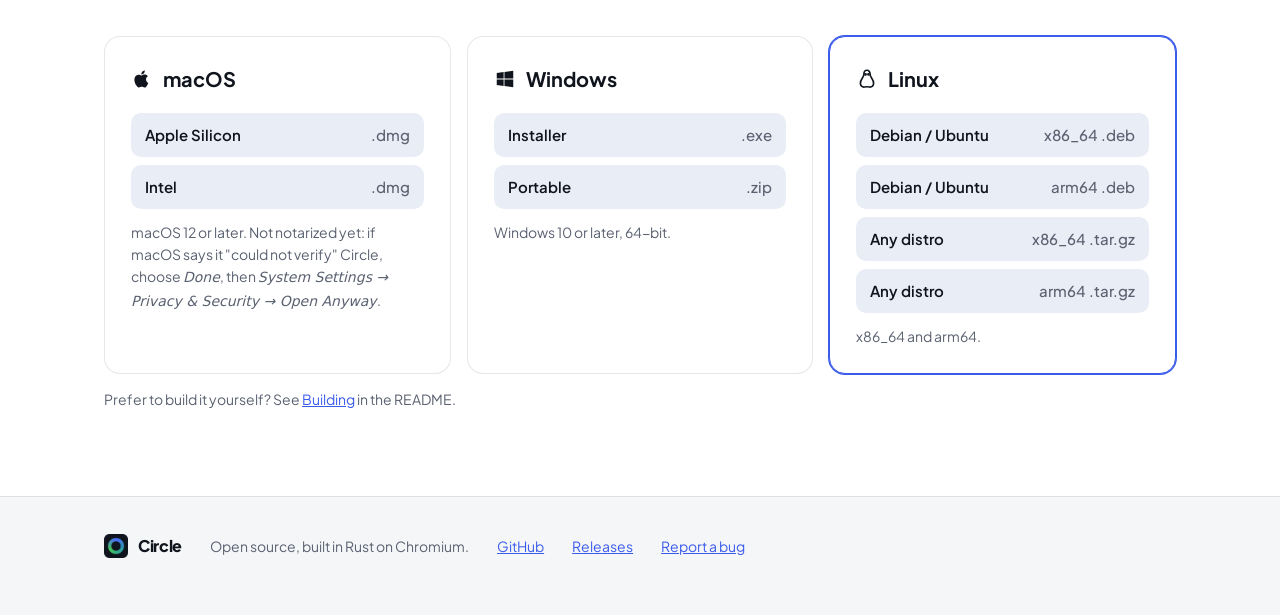
==== commit 18e11baa: "Landing page: logo colours and re-recorded demos Swap the violet theme for the logo's ink and blue, " ====
--- a/docs/index.html
+++ b/docs/index.html
@@ -19,8 +19,8 @@
 <meta name="twitter:title" content="Circle — the arc, completed">
 <meta name="twitter:description" content="The calm, sidebar-first browser. Spaces, Spotlight, split view and docked DevTools — open source, built in Rust on Chromium, and ready for AI agents.">
 <meta name="twitter:image" content="https://dobrinov.github.io/circle/assets/og-logo.png">
-<meta name="theme-color" content="#F6F3FB" media="(prefers-color-scheme: light)">
-<meta name="theme-color" content="#0E0B1A" media="(prefers-color-scheme: dark)">
+<meta name="theme-color" content="#F5F6F8" media="(prefers-color-scheme: light)">
+<meta name="theme-color" content="#0A0D13" media="(prefers-color-scheme: dark)">
 <link rel="icon" href="favicon.ico" sizes="any">
 <link rel="icon" type="image/png" sizes="32x32" href="assets/favicon-32.png">
 <link rel="icon" type="image/png" sizes="16x16" href="assets/favicon-16.png">
@@ -36,26 +36,26 @@
 <link rel="stylesheet" href="https://fonts.googleapis.com/css2?family=Plus+Jakarta+Sans:wght@400;500;600;700;800&display=swap">
 <style>
 :root {
-  --ground: #F6F3FB;
+  --ground: #F5F6F8;
   --surface: #FFFFFF;
-  --ink: #17132B;
-  --muted: #5B5670;
-  --line: rgba(23, 19, 43, 0.1);
-  --violet: #6A2DF0;
-  --chip: #ECE6F8;
+  --ink: #10141D;
+  --muted: #5A6170;
+  --line: rgba(16, 20, 29, 0.1);
+  --accent: #3B5BEB;
+  --chip: #E9EDF5;
   --ring: conic-gradient(#4A6CFF, #2A9BA3 33.3%, #45C75B 66.6%, #4A6CFF);
-  --shadow: 0 1px 2px rgba(23, 19, 43, 0.06), 0 24px 60px rgba(42, 27, 94, 0.16);
+  --shadow: 0 1px 2px rgba(16, 20, 29, 0.06), 0 24px 60px rgba(16, 20, 29, 0.14);
   color-scheme: light;
 }
 @media (prefers-color-scheme: dark) {
   :root {
-    --ground: #0E0B1A;
-    --surface: #171327;
-    --ink: #F1EEFA;
-    --muted: #A9A3BF;
-    --line: rgba(241, 238, 250, 0.12);
-    --violet: #A98BFF;
-    --chip: #241E3A;
+    --ground: #0A0D13;
+    --surface: #131823;
+    --ink: #EEF1F6;
+    --muted: #A3AAB8;
+    --line: rgba(238, 241, 246, 0.12);
+    --accent: #8098FF;
+    --chip: #1C2230;
     --shadow: 0 1px 2px rgba(0, 0, 0, 0.4), 0 24px 60px rgba(0, 0, 0, 0.5);
     color-scheme: dark;
   }
@@ -69,7 +69,7 @@
   font: 17px/1.6 "Plus Jakarta Sans", -apple-system, BlinkMacSystemFont, "Segoe UI", system-ui, sans-serif;
   -webkit-font-smoothing: antialiased;
 }
-a { color: var(--violet); }
+a { color: var(--accent); }
 a:hover { text-decoration-thickness: 2px; }
 img { max-width: 100%; height: auto; display: block; }
 .wrap { max-width: 1120px; margin: 0 auto; padding: 0 24px; }
@@ -96,7 +96,7 @@
 .btn:hover { transform: translateY(-1px); }
 .btn svg { width: 18px; height: 18px; flex: none; }
 .small { font-size: 14px; color: var(--muted); margin-top: 14px; position: relative; }
-.shot { margin: 56px auto 0; max-width: 1000px; border-radius: 14px; overflow: hidden; box-shadow: var(--shadow); border: 1px solid var(--line); background: #F6F3FB; position: relative; }
+.shot { margin: 56px auto 0; max-width: 1000px; border-radius: 14px; overflow: hidden; box-shadow: var(--shadow); border: 1px solid var(--line); background: var(--chip); position: relative; }
 /* Every demo is recorded at 16:10 and shown at 16:10. */
 .shot, .feature .media { aspect-ratio: 16 / 10; }
 .shot img, .feature .media img,
@@ -104,14 +104,14 @@
 
 /* ----- features ----- */
 section { padding: 72px 0; }
-.eyebrow { font-size: 13px; font-weight: 700; letter-spacing: 0.08em; text-transform: uppercase; color: var(--violet); margin: 0 0 10px; }
+.eyebrow { font-size: 13px; font-weight: 700; letter-spacing: 0.08em; text-transform: uppercase; color: var(--accent); margin: 0 0 10px; }
 h2 { margin: 0; font-size: clamp(30px, 4.2vw, 44px); line-height: 1.1; letter-spacing: -0.03em; font-weight: 800; }
 .feature { display: grid; grid-template-columns: minmax(0, 5fr) minmax(0, 7fr); gap: 56px; align-items: center; padding: 48px 0; }
 .feature.flip { grid-template-columns: minmax(0, 7fr) minmax(0, 5fr); }
 .feature.flip .text { order: 2; }
 .feature h3 { margin: 0 0 12px; font-size: 28px; line-height: 1.2; letter-spacing: -0.02em; }
 .feature p { margin: 0 0 12px; color: var(--muted); }
-.feature .media { border-radius: 12px; overflow: hidden; box-shadow: var(--shadow); border: 1px solid var(--line); background: #F6F3FB; }
+.feature .media { border-radius: 12px; overflow: hidden; box-shadow: var(--shadow); border: 1px solid var(--line); background: var(--chip); }
 .caption { font-size: 13px; color: var(--muted); margin-top: 10px; text-align: center; }
 kbd { display: inline-block; min-width: 24px; padding: 1px 7px; border-radius: 6px; border: 1px solid var(--line); border-bottom-width: 2px; background: var(--surface); font-family: inherit; font-size: 13px; font-weight: 600; line-height: 1.6; color: var(--ink); text-align: center; }
 
@@ -120,8 +120,8 @@
 .card h4 { margin: 0 0 6px; font-size: 17px; }
 .card p { margin: 0; font-size: 15px; color: var(--muted); }
 
-pre { margin: 18px 0 0; padding: 18px 20px; border-radius: 12px; background: #17132B; color: #EDE8FF; font: 14px/1.6 ui-monospace, "SF Mono", Menlo, Consolas, monospace; overflow-x: auto; }
-pre .c { color: #9F96C0; }
+pre { margin: 18px 0 0; padding: 18px 20px; border-radius: 12px; background: #10141D; color: #E6EAF2; font: 14px/1.6 ui-monospace, "SF Mono", Menlo, Consolas, monospace; overflow-x: auto; }
+pre .c { color: #8A93A6; }
 
 /* ----- shortcuts ----- */
 .keys { display: grid; grid-template-columns: repeat(2, minmax(0, 1fr)); gap: 0 40px; margin-top: 32px; }
@@ -130,13 +130,13 @@
 /* ----- download ----- */
 .downloads { display: grid; grid-template-columns: repeat(3, minmax(0, 1fr)); gap: 16px; margin-top: 36px; }
 .os { background: var(--surface); border: 1px solid var(--line); border-radius: 16px; padding: 26px; display: flex; flex-direction: column; gap: 12px; }
-.os.mine { border-color: var(--violet); box-shadow: 0 0 0 1px var(--violet); }
+.os.mine { border-color: var(--accent); box-shadow: 0 0 0 1px var(--accent); }
 .os h3 { margin: 0; display: flex; align-items: center; gap: 10px; font-size: 20px; }
 .os h3 svg { width: 22px; height: 22px; }
 .os .files { display: flex; flex-direction: column; gap: 8px; margin-top: 6px; }
 .os .files a { display: flex; justify-content: space-between; gap: 10px; padding: 10px 14px; border-radius: 10px; background: var(--chip); color: var(--ink); text-decoration: none; font-weight: 600; font-size: 15px; }
 .os .files a span { color: var(--muted); font-weight: 500; }
-.os .files a:hover { outline: 2px solid var(--violet); }
+.os .files a:hover { outline: 2px solid var(--accent); }
 .os p { margin: 0; font-size: 14px; color: var(--muted); }
 
 footer { border-top: 1px solid var(--line); padding: 36px 0 56px; font-size: 14px; color: var(--muted); }
@@ -188,7 +188,7 @@
     </div>
     <p class="small">Free and open source · macOS, Windows and Linux</p>
     <div class="shot">
-      <video class="demo" muted loop playsinline preload="none" width="1280" height="800" poster="assets/sidebar.jpg?v=3" data-gif="assets/sidebar.gif?v=2" aria-label="Circle's sidebar with GitHub tabs: switching tabs, opening a folder, jumping to the Work space and back, recolouring the space, a localhost tab with a DEV badge, then hiding the sidebar and peeking at it"><source src="assets/sidebar.webm?v=3" type='video/webm; codecs="vp9"'></video>
+      <video class="demo" muted loop playsinline preload="none" width="1280" height="800" poster="assets/sidebar.jpg?v=4" data-gif="assets/sidebar.gif?v=3" aria-label="Circle's sidebar with GitHub tabs: switching tabs, opening a folder, jumping to the Work space and back, recolouring the space, a localhost tab with a DEV badge, then hiding the sidebar and peeking at it"><source src="assets/sidebar.webm?v=4" type='video/webm; codecs="vp9"'></video>
     </div>
   </div>
 </header>
@@ -205,7 +205,7 @@
           <p>Press <kbd>⌘</kbd> <kbd>K</kbd> and start typing. Jump to an open tab in any space, open a site in a new tab, search the web, or find that page from yesterday in your history.</p>
         </div>
         <div>
-          <div class="media"><video class="demo" muted loop playsinline preload="none" width="1280" height="800" poster="assets/spotlight.jpg?v=3" data-gif="assets/spotlight.gif?v=2" aria-label="Spotlight over a blurred GitHub page: typing linux shows the torvalds/linux tab as the top hit, then switches to it"><source src="assets/spotlight.webm?v=3" type='video/webm; codecs="vp9"'></video></div>
+          <div class="media"><video class="demo" muted loop playsinline preload="none" width="1280" height="800" poster="assets/spotlight.jpg?v=4" data-gif="assets/spotlight.gif?v=3" aria-label="Spotlight over a blurred GitHub page: typing linux shows the torvalds/linux tab as the top hit, then switches to it"><source src="assets/spotlight.webm?v=4" type='video/webm; codecs="vp9"'></video></div>
         </div>
       </div>
 
@@ -215,7 +215,7 @@
           <p>Read the docs next to the thing you're building. Split with <kbd>⌘</kbd> <kbd>⇧</kbd> <kbd>=</kbd> or a tab's right-click menu, and stack the pages with <kbd>⌘</kbd> <kbd>⇧</kbd> <kbd>-</kbd>.</p>
         </div>
         <div>
-          <div class="media"><video class="demo" muted loop playsinline preload="none" width="1280" height="800" poster="assets/split.jpg?v=3" data-gif="assets/split.gif?v=2" aria-label="GitHub issues and pull requests side by side in split view, then stacked one above the other"><source src="assets/split.webm?v=3" type='video/webm; codecs="vp9"'></video></div>
+          <div class="media"><video class="demo" muted loop playsinline preload="none" width="1280" height="800" poster="assets/split.jpg?v=4" data-gif="assets/split.gif?v=3" aria-label="GitHub issues and pull requests side by side in split view, then stacked one above the other"><source src="assets/split.webm?v=4" type='video/webm; codecs="vp9"'></video></div>
         </div>
       </div>
 
@@ -225,7 +225,7 @@
           <p>Circle follows your system or stays light or dark, and websites that support dark mode switch with it.</p>
         </div>
         <div>
-          <div class="media"><video class="demo" muted loop playsinline preload="none" width="1280" height="800" poster="assets/dark.jpg?v=3" data-gif="assets/dark.gif?v=2" aria-label="Circle and GitHub switching together from light to dark mode and back"><source src="assets/dark.webm?v=3" type='video/webm; codecs="vp9"'></video></div>
+          <div class="media"><video class="demo" muted loop playsinline preload="none" width="1280" height="800" poster="assets/dark.jpg?v=4" data-gif="assets/dark.gif?v=3" aria-label="Circle and GitHub switching together from light to dark mode and back"><source src="assets/dark.webm?v=4" type='video/webm; codecs="vp9"'></video></div>
         </div>
       </div>
     </div>
@@ -242,7 +242,7 @@
           <p>Chrome's developer tools, docked to the right, the bottom or in their own window. Drag the edge to resize. <kbd>⌥</kbd> <kbd>⌘</kbd> <kbd>I</kbd> or right-click › Inspect Element.</p>
         </div>
         <div>
-          <div class="media"><video class="demo" muted loop playsinline preload="none" width="1280" height="800" poster="assets/devtools.jpg?v=3" data-gif="assets/devtools.gif?v=2" aria-label="Developer tools docked to the right of a GitHub page, then moved to the bottom"><source src="assets/devtools.webm?v=3" type='video/webm; codecs="vp9"'></video></div>
+          <div class="media"><video class="demo" muted loop playsinline preload="none" width="1280" height="800" poster="assets/devtools.jpg?v=4" data-gif="assets/devtools.gif?v=3" aria-label="Developer tools docked to the right of a GitHub page, then moved to the bottom"><source src="assets/devtools.webm?v=4" type='video/webm; codecs="vp9"'></video></div>
         </div>
       </div>
 
@@ -252,7 +252,7 @@
           <p>Tabs on <code>localhost</code> get a DEV badge and the address bar shows the port, so you never confuse your local build with production. On macOS the page frame picks up soft stripes too.</p>
         </div>
         <div>
-          <div class="media"><video class="demo" muted loop playsinline preload="none" width="1280" height="800" poster="assets/localhost.jpg?v=3" data-gif="assets/localhost.gif?v=2" aria-label="Switching from GitHub to a local app on localhost: the frame around the page becomes striped"><source src="assets/localhost.webm?v=3" type='video/webm; codecs="vp9"'></video></div>
+          <div class="media"><video class="demo" muted loop playsinline preload="none" width="1280" height="800" poster="assets/localhost.jpg?v=4" data-gif="assets/localhost.gif?v=3" aria-label="Switching from GitHub to a local app on localhost: the frame around the page becomes striped"><source src="assets/localhost.webm?v=4" type='video/webm; codecs="vp9"'></video></div>
         </div>
       </div>
 
@@ -262,7 +262,7 @@
           <p>Press <kbd>⌥</kbd> <kbd>⌘</kbd> <kbd>R</kbd>, pick Video or GIF and press Start. Show the bug or the feature, press Stop, and the file lands in your Downloads.</p>
         </div>
         <div>
-          <div class="media"><video class="demo" muted loop playsinline preload="none" width="1280" height="800" poster="assets/recording.jpg?v=3" data-gif="assets/recording.gif?v=2" aria-label="Recording a GitHub page: the recording controls open in the sidebar, GIF is chosen and started, the page scrolls while the timer runs, Stop saves it, and it appears in the downloads panel"><source src="assets/recording.webm?v=3" type='video/webm; codecs="vp9"'></video></div>
+          <div class="media"><video class="demo" muted loop playsinline preload="none" width="1280" height="800" poster="assets/recording.jpg?v=4" data-gif="assets/recording.gif?v=3" aria-label="Recording a GitHub page: the recording controls open in the sidebar, GIF is chosen and started, the page scrolls while the timer runs, Stop saves it, and it appears in the downloads panel"><source src="assets/recording.webm?v=4" type='video/webm; codecs="vp9"'></video></div>
         </div>
       </div>
 
